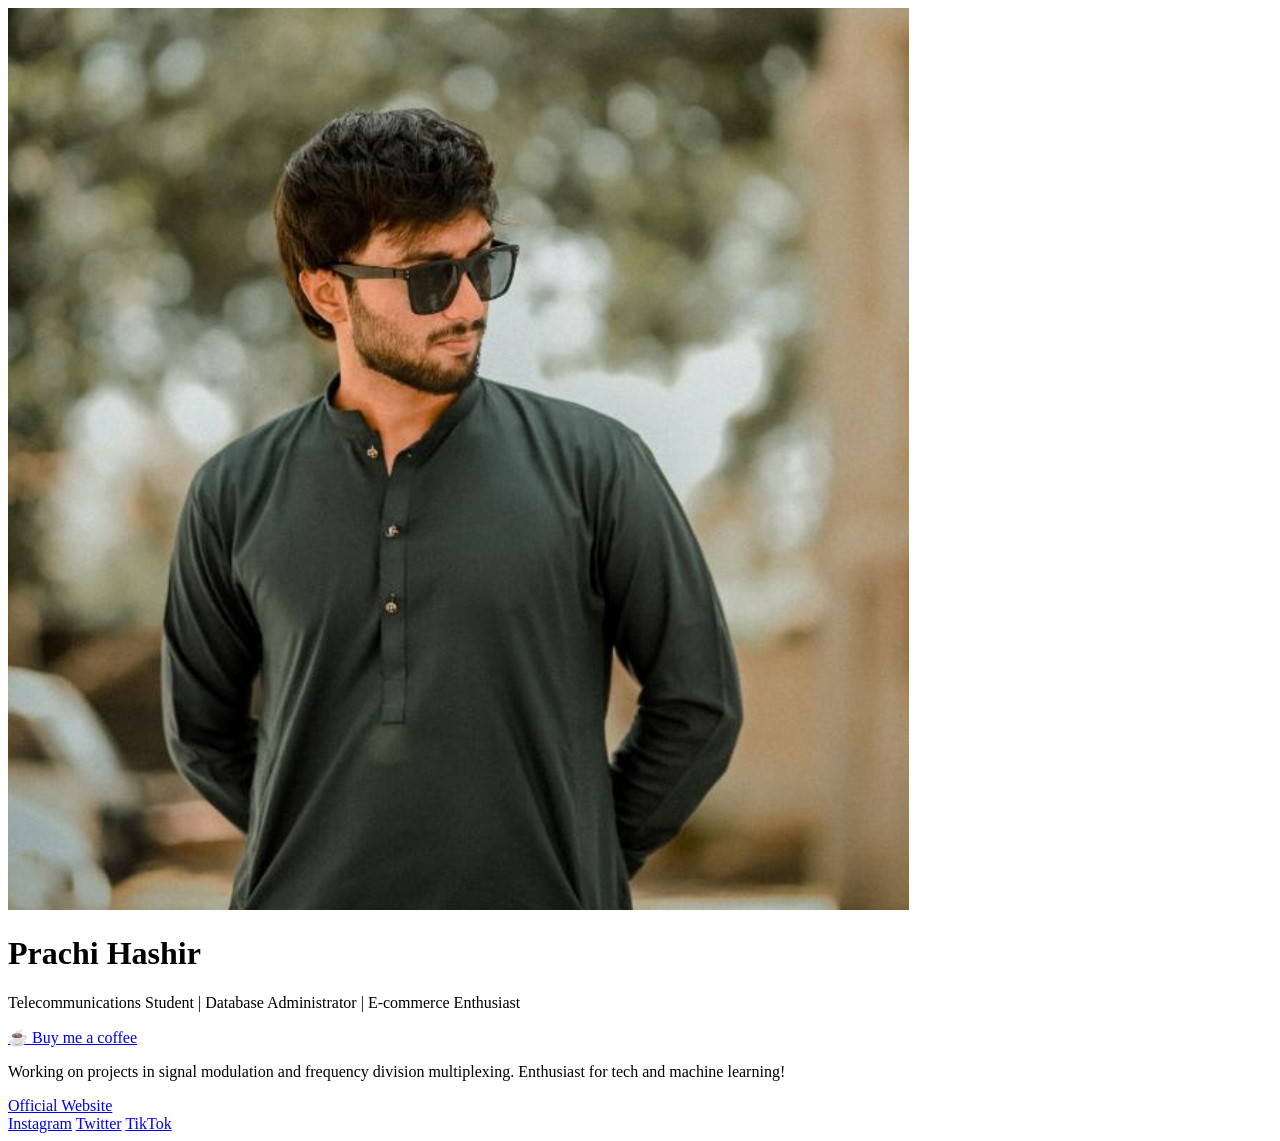
==== index.html @ 1f10dad6 "Add files via upload" ====
<!DOCTYPE html>
<html lang="en">
<head>
    <meta charset="UTF-8">
    <meta name="viewport" content="width=device-width, initial-scale=1.0">
    <title>Prachi's Profile</title>
    <link rel="stylesheet" href="styles.css">
</head>
<body>
    <div class="profile-card">
        <div class="profile-header">
            <img src="profile.jpg" alt="Prachi's Photo" class="profile-img">
            <h1>Prachi Hashir</h1>
            <p>Telecommunications Student | Database Administrator | E-commerce Enthusiast</p>
            <a href="#" class="coffee-button">☕ Buy me a coffee</a>
        </div>

        <div class="about">
            <p>Working on projects in signal modulation and frequency division multiplexing. Enthusiast for tech and machine learning!</p>
            <a href="http://yourwebsite.com" class="website-button">Official Website</a>
        </div>

        <div class="social-links">
            <a href="https://www.instagram.com/yourprofile" class="social-btn">Instagram</a>
            <a href="https://twitter.com/yourprofile" class="social-btn">Twitter</a>
            <a href="https://www.tiktok.com/@yourprofile" class="social-btn">TikTok</a>
        </div>
    </div>
</body>
</html>
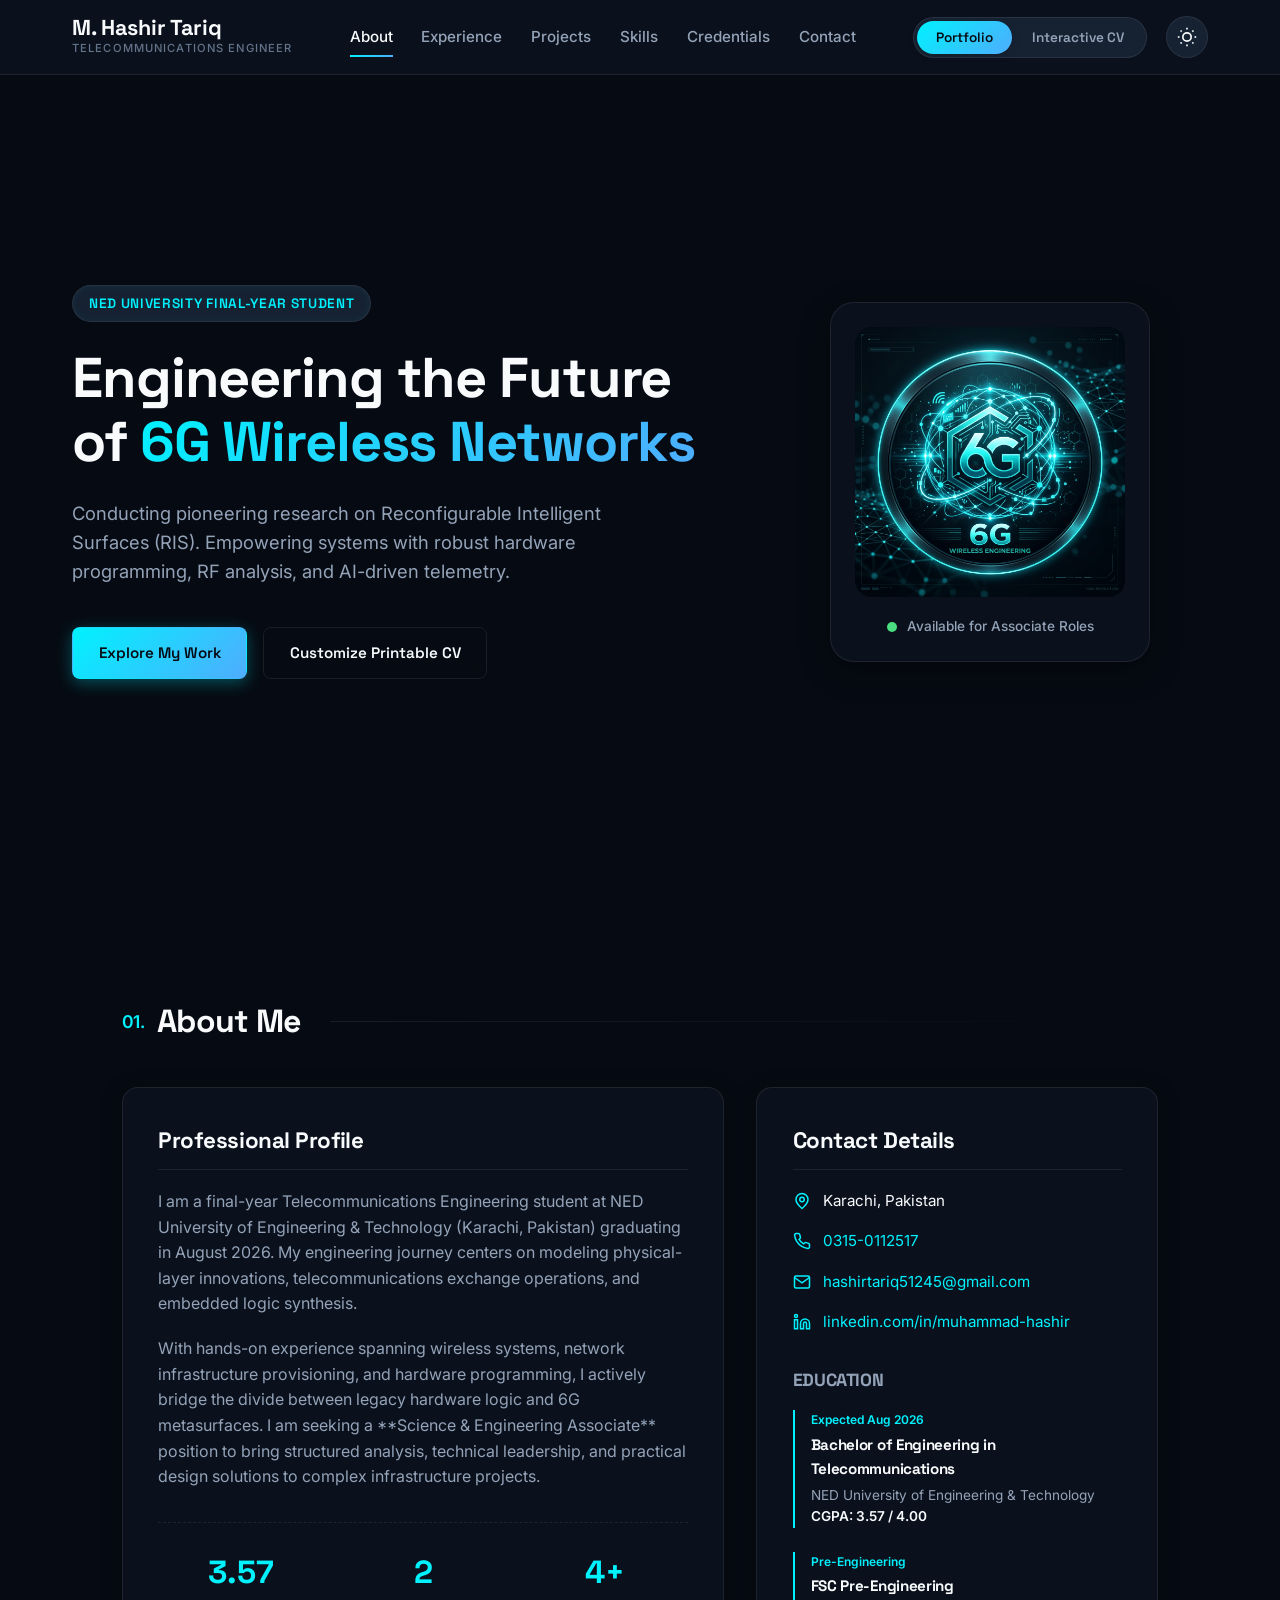
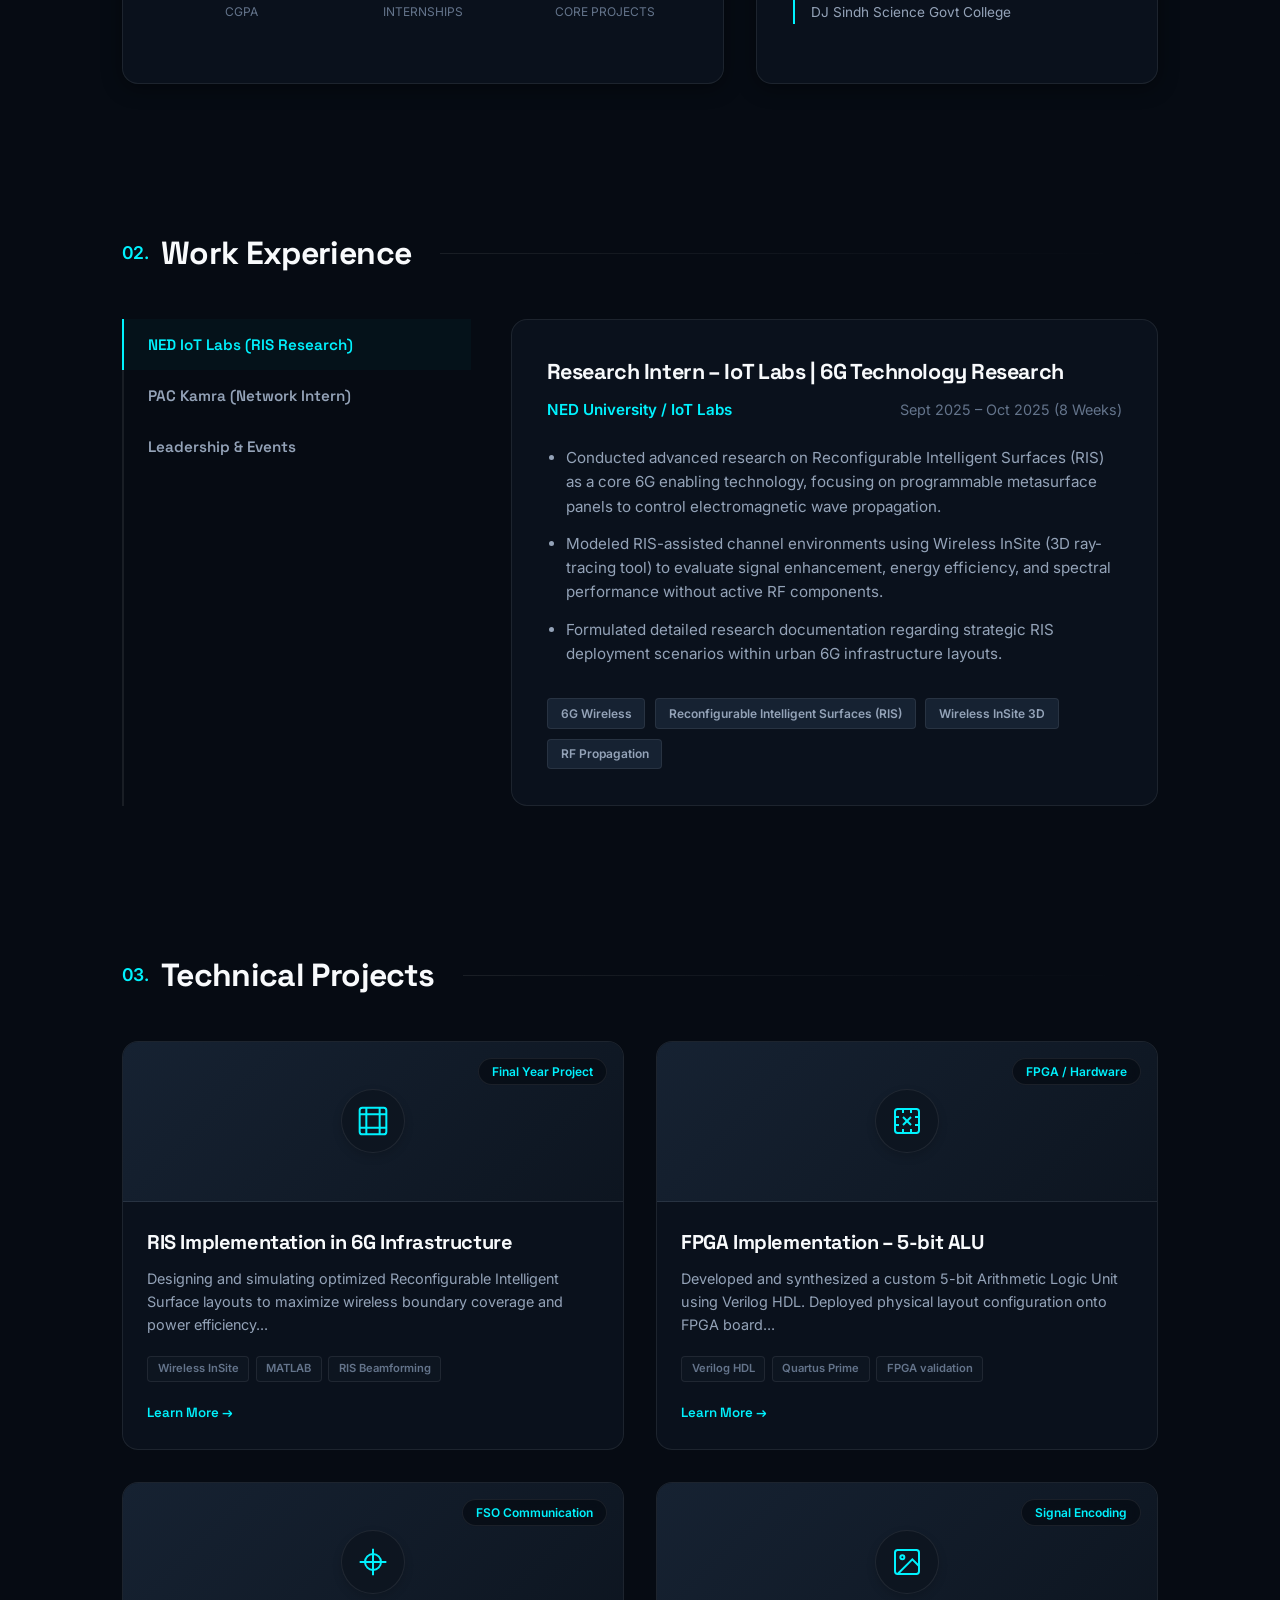
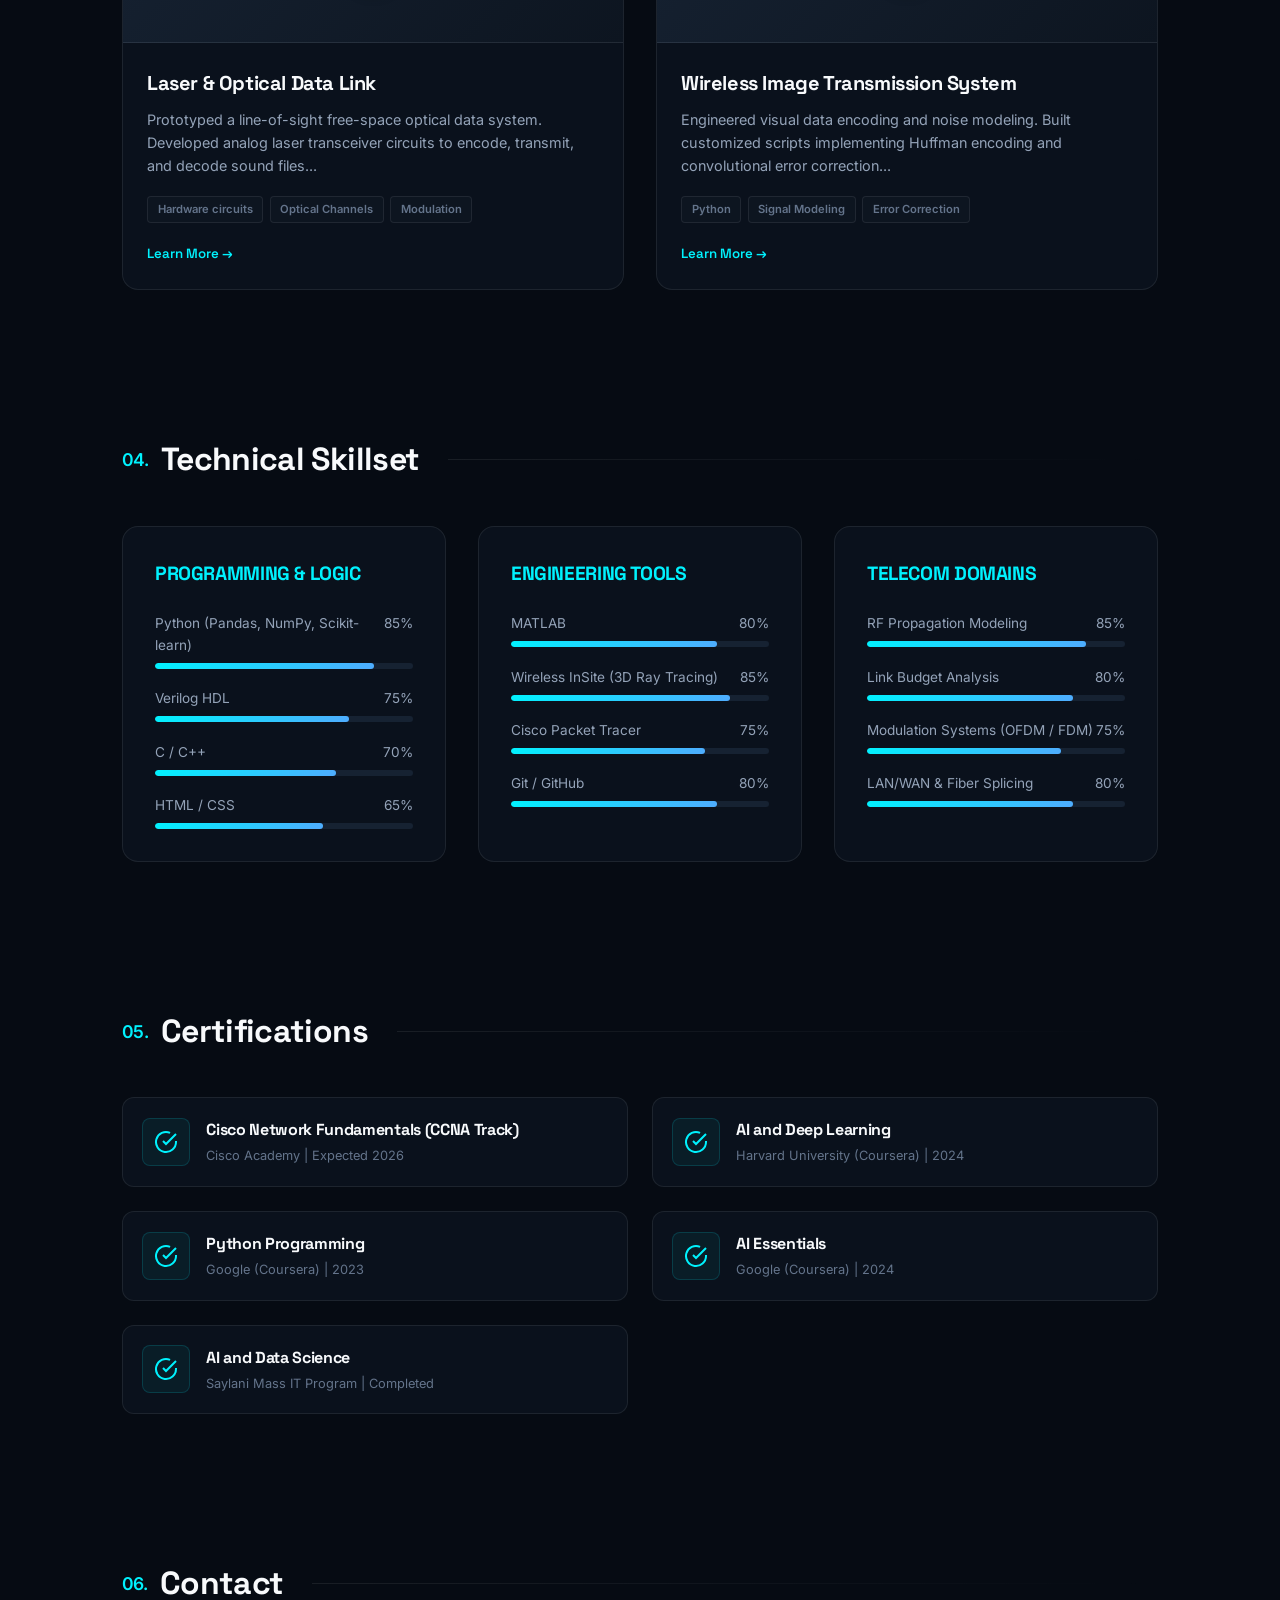
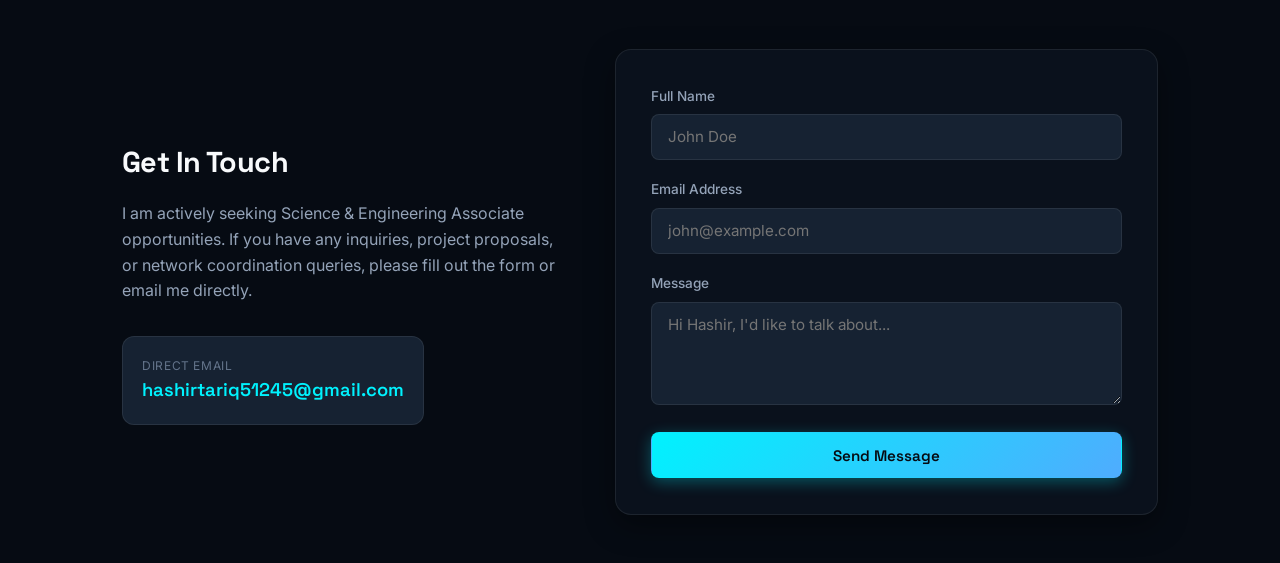
==== commit 152ab081: "Add files via upload" ====
--- a/index.html
+++ b/index.html
@@ -1,30 +1,819 @@
-<!DOCTYPE html>
-<html lang="en">
-<head>
-    <meta charset="UTF-8">
-    <meta name="viewport" content="width=device-width, initial-scale=1.0">
-    <title>Prachi's Profile</title>
-    <link rel="stylesheet" href="styles.css">
-</head>
-<body>
-    <div class="profile-card">
-        <div class="profile-header">
-            <img src="profile.jpg" alt="Prachi's Photo" class="profile-img">
-            <h1>Prachi Hashir</h1>
-            <p>Telecommunications Student | Database Administrator | E-commerce Enthusiast</p>
-            <a href="#" class="coffee-button">☕ Buy me a coffee</a>
-        </div>
-
-        <div class="about">
-            <p>Working on projects in signal modulation and frequency division multiplexing. Enthusiast for tech and machine learning!</p>
-            <a href="http://yourwebsite.com" class="website-button">Official Website</a>
-        </div>
-
-        <div class="social-links">
-            <a href="https://www.instagram.com/yourprofile" class="social-btn">Instagram</a>
-            <a href="https://twitter.com/yourprofile" class="social-btn">Twitter</a>
-            <a href="https://www.tiktok.com/@yourprofile" class="social-btn">TikTok</a>
-        </div>
-    </div>
-</body>
-</html>
+<!DOCTYPE html>
+<html lang="en" data-theme="dark">
+<head>
+  <meta charset="UTF-8">
+  <meta name="viewport" content="width=device-width, initial-scale=1.0">
+  <title>Muhammad Hashir Tariq | Portfolio & Interactive CV Builder</title>
+  <meta name="description" content="Portfolio and interactive resume of Muhammad Hashir Tariq, Telecommunications Engineer and 6G RIS researcher at NED University.">
+  
+  <!-- Google Fonts -->
+  <link rel="preconnect" href="https://fonts.googleapis.com">
+  <link rel="preconnect" href="https://fonts.gstatic.com" crossorigin>
+  <link href="https://fonts.googleapis.com/css2?family=Inter:wght@300;400;500;600;700&family=Space+Grotesk:wght@400;500;600;700&display=swap" rel="stylesheet">
+  
+  <!-- CSS Stylesheet -->
+  <link rel="stylesheet" href="style.css">
+</head>
+<body>
+
+  <!-- Background Particle Canvas -->
+  <canvas id="particle-canvas"></canvas>
+
+  <!-- Navigation Bar -->
+  <header class="navbar" id="app-header">
+    <div class="nav-container">
+      <a href="#" class="logo-group">
+        <span class="logo-text">M. Hashir Tariq</span>
+        <span class="logo-sub">Telecommunications Engineer</span>
+      </a>
+      
+      <nav class="nav-links" id="main-nav">
+        <a href="#about" class="nav-item active" data-section="about">About</a>
+        <a href="#experience" class="nav-item" data-section="experience">Experience</a>
+        <a href="#projects" class="nav-item" data-section="projects">Projects</a>
+        <a href="#skills" class="nav-item" data-section="skills">Skills</a>
+        <a href="#certifications" class="nav-item" data-section="certifications">Credentials</a>
+        <a href="#contact" class="nav-item" data-section="contact">Contact</a>
+      </nav>
+
+      <div class="nav-actions">
+        <!-- Mode Switcher Toggle (Portfolio vs CV Mode) -->
+        <div class="mode-toggle-container">
+          <button id="view-portfolio-btn" class="toggle-btn active" title="Switch to Interactive Portfolio">Portfolio</button>
+          <button id="view-cv-btn" class="toggle-btn" title="Switch to Printable CV Customizer">Interactive CV</button>
+        </div>
+
+        <!-- Theme Toggle -->
+        <button id="theme-toggle-btn" class="icon-btn" aria-label="Toggle light and dark mode">
+          <svg class="theme-icon-sun" xmlns="http://www.w3.org/2000/svg" viewBox="0 0 24 24" fill="none" stroke="currentColor" stroke-width="2"><circle cx="12" cy="12" r="5"></circle><line x1="12" y1="1" x2="12" y2="3"></line><line x1="12" y1="21" x2="12" y2="23"></line><line x1="4.22" y1="4.22" x2="5.64" y2="5.64"></line><line x1="18.36" y1="18.36" x2="19.78" y2="19.78"></line><line x1="1" y1="12" x2="3" y2="12"></line><line x1="21" y1="12" x2="23" y2="12"></line><line x1="4.22" y1="19.78" x2="5.64" y2="18.36"></line><line x1="18.36" y1="5.64" x2="19.78" y2="4.22"></line></svg>
+          <svg class="theme-icon-moon" xmlns="http://www.w3.org/2000/svg" viewBox="0 0 24 24" fill="none" stroke="currentColor" stroke-width="2"><path d="M21 12.79A9 9 0 1 1 11.21 3 7 7 0 0 0 21 12.79z"></path></svg>
+        </button>
+      </div>
+    </div>
+  </header>
+
+  <!-- ================= PORTFOLIO MODE ================= -->
+  <main id="portfolio-container" class="view-mode-active">
+    
+    <!-- Hero Section -->
+    <section id="hero" class="hero-section">
+      <div class="hero-content">
+        <div class="hero-badge">NED University Final-Year Student</div>
+        <h1 class="hero-title">Engineering the Future of <span class="gradient-text">6G Wireless Networks</span></h1>
+        <p class="hero-subtitle">
+          Conducting pioneering research on Reconfigurable Intelligent Surfaces (RIS). Empowering systems with robust hardware programming, RF analysis, and AI-driven telemetry.
+        </p>
+        <div class="hero-cta-group">
+          <a href="#about" class="btn btn-primary">Explore My Work</a>
+          <button id="hero-to-cv-btn" class="btn btn-secondary">Customize Printable CV</button>
+        </div>
+      </div>
+      
+      <div class="hero-visual">
+        <div class="avatar-card">
+          <div class="avatar-container">
+            <img src="avatar.png" alt="Muhammad Hashir Tariq profile avatar" class="avatar-img">
+          </div>
+          <div class="avatar-status">
+            <span class="status-dot"></span>
+            <span class="status-text">Available for Associate Roles</span>
+          </div>
+        </div>
+      </div>
+    </section>
+
+    <!-- About & Professional Summary Section -->
+    <section id="about" class="section-container scroll-offset">
+      <h2 class="section-title"><span class="section-number">01.</span> About Me</h2>
+      <div class="about-grid">
+        <div class="about-card summary-card">
+          <h3>Professional Profile</h3>
+          <p>
+            I am a final-year Telecommunications Engineering student at NED University of Engineering & Technology (Karachi, Pakistan) graduating in August 2026. My engineering journey centers on modeling physical-layer innovations, telecommunications exchange operations, and embedded logic synthesis.
+          </p>
+          <p>
+            With hands-on experience spanning wireless systems, network infrastructure provisioning, and hardware programming, I actively bridge the divide between legacy hardware logic and 6G metasurfaces. I am seeking a **Science & Engineering Associate** position to bring structured analysis, technical leadership, and practical design solutions to complex infrastructure projects.
+          </p>
+          
+          <div class="quick-stats-grid">
+            <div class="stat-item">
+              <span class="stat-num">3.57</span>
+              <span class="stat-lbl">CGPA</span>
+            </div>
+            <div class="stat-item">
+              <span class="stat-num">2</span>
+              <span class="stat-lbl">Internships</span>
+            </div>
+            <div class="stat-item">
+              <span class="stat-num">4+</span>
+              <span class="stat-lbl">Core Projects</span>
+            </div>
+          </div>
+        </div>
+
+        <div class="about-card contact-snippet-card">
+          <h3>Contact Details</h3>
+          <ul class="contact-details-list">
+            <li>
+              <svg xmlns="http://www.w3.org/2000/svg" viewBox="0 0 24 24" fill="none" stroke="currentColor" stroke-width="2"><path d="M12 2a8 8 0 0 0-8 8c0 5.25 8 12 8 12s8-6.75 8-12a8 8 0 0 0-8-8z"></path><circle cx="12" cy="10" r="3"></circle></svg>
+              <span>Karachi, Pakistan</span>
+            </li>
+            <li>
+              <svg xmlns="http://www.w3.org/2000/svg" viewBox="0 0 24 24" fill="none" stroke="currentColor" stroke-width="2"><path d="M22 16.92v3a2 2 0 0 1-2.18 2 19.79 19.79 0 0 1-8.63-3.07 19.5 19.5 0 0 1-6-6 19.79 19.79 0 0 1-3.07-8.67A2 2 0 0 1 4.11 2h3a2 2 0 0 1 2 1.72 12.84 12.84 0 0 0 .7 2.81 2 2 0 0 1-.45 2.11L8.09 9.91a16 16 0 0 0 6 6l1.27-1.27a2 2 0 0 1 2.11-.45 12.84 12.84 0 0 0 2.81.7A2 2 0 0 1 22 16.92z"></path></svg>
+              <a href="tel:03150112517">0315-0112517</a>
+            </li>
+            <li>
+              <svg xmlns="http://www.w3.org/2000/svg" viewBox="0 0 24 24" fill="none" stroke="currentColor" stroke-width="2"><path d="M4 4h16c1.1 0 2 .9 2 2v12c0 1.1-.9 2-2 2H4c-1.1 0-2-.9-2-2V6c0-1.1.9-2 2-2z"></path><polyline points="22,6 12,13 2,6"></polyline></svg>
+              <a href="mailto:hashirtariq51245@gmail.com">hashirtariq51245@gmail.com</a>
+            </li>
+            <li>
+              <svg xmlns="http://www.w3.org/2000/svg" viewBox="0 0 24 24" fill="none" stroke="currentColor" stroke-width="2"><path d="M16 8a6 6 0 0 1 6 6v7h-4v-7a2 2 0 0 0-2-2 2 2 0 0 0-2 2v7h-4v-7a6 6 0 0 1 6-6z"></path><rect x="2" y="9" width="4" height="12"></rect><circle cx="4" cy="4" r="2"></circle></svg>
+              <a href="https://www.linkedin.com/in/muhammad-hashir-4a16b039b" target="_blank">linkedin.com/in/muhammad-hashir</a>
+            </li>
+          </ul>
+          
+          <div class="education-block">
+            <h4>Education</h4>
+            <div class="edu-item">
+              <span class="edu-duration">Expected Aug 2026</span>
+              <h5>Bachelor of Engineering in Telecommunications</h5>
+              <p class="edu-meta">NED University of Engineering & Technology</p>
+              <p class="edu-gpa">CGPA: 3.57 / 4.00</p>
+            </div>
+            <div class="edu-item">
+              <span class="edu-duration">Pre-Engineering</span>
+              <h5>FSC Pre-Engineering</h5>
+              <p class="edu-meta">DJ Sindh Science Govt College</p>
+            </div>
+          </div>
+        </div>
+      </div>
+    </section>
+
+    <!-- Professional Experience Timeline -->
+    <section id="experience" class="section-container scroll-offset">
+      <h2 class="section-title"><span class="section-number">02.</span> Work Experience</h2>
+      
+      <div class="experience-tabs-container">
+        <!-- Tabs List -->
+        <div class="experience-tabs" role="tablist">
+          <button class="tab-button active" id="tab-iot" role="tab" aria-selected="true" aria-controls="panel-iot">
+            NED IoT Labs (RIS Research)
+          </button>
+          <button class="tab-button" id="tab-pac" role="tab" aria-selected="false" aria-controls="panel-pac">
+            PAC Kamra (Network Intern)
+          </button>
+          <button class="tab-button" id="tab-leadership" role="tab" aria-selected="false" aria-controls="panel-leadership">
+            Leadership & Events
+          </button>
+        </div>
+
+        <!-- Panels List -->
+        <div class="experience-panels">
+          
+          <!-- NED IoT Labs Panel -->
+          <div class="tab-panel active" id="panel-iot" role="tabpanel" aria-labelledby="tab-iot">
+            <div class="panel-header">
+              <h3>Research Intern – IoT Labs | 6G Technology Research</h3>
+              <div class="panel-meta">
+                <span class="company">NED University / IoT Labs</span>
+                <span class="duration">Sept 2025 – Oct 2025 (8 Weeks)</span>
+              </div>
+            </div>
+            <ul class="panel-bullets">
+              <li>Conducted advanced research on Reconfigurable Intelligent Surfaces (RIS) as a core 6G enabling technology, focusing on programmable metasurface panels to control electromagnetic wave propagation.</li>
+              <li>Modeled RIS-assisted channel environments using Wireless InSite (3D ray-tracing tool) to evaluate signal enhancement, energy efficiency, and spectral performance without active RF components.</li>
+              <li>Formulated detailed research documentation regarding strategic RIS deployment scenarios within urban 6G infrastructure layouts.</li>
+            </ul>
+            <div class="panel-tech-tags">
+              <span>6G Wireless</span>
+              <span>Reconfigurable Intelligent Surfaces (RIS)</span>
+              <span>Wireless InSite 3D</span>
+              <span>RF Propagation</span>
+            </div>
+          </div>
+
+          <!-- PAC Kamra Panel -->
+          <div class="tab-panel" id="panel-pac" role="tabpanel" aria-labelledby="tab-pac">
+            <div class="panel-header">
+              <h3>Engineering Intern</h3>
+              <div class="panel-meta">
+                <span class="company">Pakistan Aeronautical Complex (PAC)</span>
+                <span class="duration">July 2025 – Aug 2025 (6 Weeks)</span>
+              </div>
+            </div>
+            <ul class="panel-bullets">
+              <li>Analyzed large-scale telephony network architectures and exchange operations to optimize data and voice transmission routing.</li>
+              <li>Assisted in the configuration, testing, and deployment of analog, digital, VoIP, and IP-based telephone communication systems.</li>
+              <li>Executed hands-on E1 cable handling, fiber optic splicing, and configured media converters to uplink high-speed internet services via LAN.</li>
+              <li>Managed and provisioned Cisco and Juniper switches to maintain network security and stable connectivity across multiple remote zones.</li>
+            </ul>
+            <div class="panel-tech-tags">
+              <span>VoIP & IP Systems</span>
+              <span>Fiber Optic Splicing</span>
+              <span>Cisco Switches</span>
+              <span>Juniper Routing</span>
+              <span>E1 Cables</span>
+            </div>
+          </div>
+
+          <!-- Leadership Panel -->
+          <div class="tab-panel" id="panel-leadership" role="tabpanel" aria-labelledby="tab-leadership">
+            <div class="panel-header">
+              <h3>Leadership & Extra-Curricular Roles</h3>
+              <div class="panel-meta">
+                <span class="company">NED University Societies</span>
+                <span class="duration">2025 – 2026</span>
+              </div>
+            </div>
+            
+            <div class="sub-panel">
+              <h5>Vice President – TE LINKS Society [2025 – 2026]</h5>
+              <p>Directed a multidisciplinary student committee to bridge the gap between academia and the telecom industry. Coordinated and hosted technical workshops, seminars, and networking events for students.</p>
+            </div>
+            
+            <div class="sub-panel">
+              <h5>Event Manager – EVOLVE Gaming Event | NED Evolve '26 Festival [April 2026]</h5>
+              <p>Spearheaded planning, logistics, and network operations of the campus esports tournament. Managed low-latency LAN configurations, media overlays, and streams for hundreds of active participants.</p>
+            </div>
+            
+            <div class="panel-tech-tags">
+              <span>Project Coordination</span>
+              <span>Event Operations</span>
+              <span>Network Infrastructure</span>
+              <span>Industry Outreach</span>
+            </div>
+          </div>
+
+        </div>
+      </div>
+    </section>
+
+    <!-- Technical Projects Showcase -->
+    <section id="projects" class="section-container scroll-offset">
+      <h2 class="section-title"><span class="section-number">03.</span> Technical Projects</h2>
+      
+      <div class="projects-grid">
+        
+        <!-- Project 1: RIS 6G -->
+        <div class="project-card" data-project-id="p-ris">
+          <div class="project-img-placeholder">
+            <div class="project-icon-wrapper">
+              <svg xmlns="http://www.w3.org/2000/svg" viewBox="0 0 24 24" fill="none" stroke="currentColor" stroke-width="1.5"><rect x="2" y="2" width="20" height="20" rx="2" ry="2"></rect><path d="M7 2v20M17 2v20M2 7h20M2 17h20"></path></svg>
+            </div>
+            <span class="proj-badge">Final Year Project</span>
+          </div>
+          <div class="project-content">
+            <h3>RIS Implementation in 6G Infrastructure</h3>
+            <p>Designing and simulating optimized Reconfigurable Intelligent Surface layouts to maximize wireless boundary coverage and power efficiency...</p>
+            <div class="project-tags">
+              <span>Wireless InSite</span>
+              <span>MATLAB</span>
+              <span>RIS Beamforming</span>
+            </div>
+            <button class="btn-text open-project-modal">Learn More &rarr;</button>
+          </div>
+        </div>
+
+        <!-- Project 2: 5-bit ALU -->
+        <div class="project-card" data-project-id="p-alu">
+          <div class="project-img-placeholder">
+            <div class="project-icon-wrapper">
+              <svg xmlns="http://www.w3.org/2000/svg" viewBox="0 0 24 24" fill="none" stroke="currentColor" stroke-width="1.5"><rect x="3" y="3" width="18" height="18" rx="2" ry="2"></rect><line x1="9" y1="9" x2="15" y2="15"></line><line x1="15" y1="9" x2="9" y2="15"></line><path d="M9 3v3M15 3v3M9 18v3M15 18v3M3 9h3M3 15h3M18 9h3M18 15h3"></path></svg>
+            </div>
+            <span class="proj-badge">FPGA / Hardware</span>
+          </div>
+          <div class="project-content">
+            <h3>FPGA Implementation – 5-bit ALU</h3>
+            <p>Developed and synthesized a custom 5-bit Arithmetic Logic Unit using Verilog HDL. Deployed physical layout configuration onto FPGA board...</p>
+            <div class="project-tags">
+              <span>Verilog HDL</span>
+              <span>Quartus Prime</span>
+              <span>FPGA validation</span>
+            </div>
+            <button class="btn-text open-project-modal">Learn More &rarr;</button>
+          </div>
+        </div>
+
+        <!-- Project 3: FSO Laser Transceiver -->
+        <div class="project-card" data-project-id="p-fso">
+          <div class="project-img-placeholder">
+            <div class="project-icon-wrapper">
+              <svg xmlns="http://www.w3.org/2000/svg" viewBox="0 0 24 24" fill="none" stroke="currentColor" stroke-width="1.5"><line x1="2" y1="12" x2="22" y2="12"></line><line x1="12" y1="2" x2="12" y2="22"></line><circle cx="12" cy="12" r="6"></circle></svg>
+            </div>
+            <span class="proj-badge">FSO Communication</span>
+          </div>
+          <div class="project-content">
+            <h3>Laser & Optical Data Link</h3>
+            <p>Prototyped a line-of-sight free-space optical data system. Developed analog laser transceiver circuits to encode, transmit, and decode sound files...</p>
+            <div class="project-tags">
+              <span>Hardware circuits</span>
+              <span>Optical Channels</span>
+              <span>Modulation</span>
+            </div>
+            <button class="btn-text open-project-modal">Learn More &rarr;</button>
+          </div>
+        </div>
+
+        <!-- Project 4: Wireless Image Transmission -->
+        <div class="project-card" data-project-id="p-img">
+          <div class="project-img-placeholder">
+            <div class="project-icon-wrapper">
+              <svg xmlns="http://www.w3.org/2000/svg" viewBox="0 0 24 24" fill="none" stroke="currentColor" stroke-width="1.5"><rect x="3" y="3" width="18" height="18" rx="2" ry="2"></rect><circle cx="8.5" cy="8.5" r="1.5"></circle><polyline points="21 15 16 10 5 21"></polyline></svg>
+            </div>
+            <span class="proj-badge">Signal Encoding</span>
+          </div>
+          <div class="project-content">
+            <h3>Wireless Image Transmission System</h3>
+            <p>Engineered visual data encoding and noise modeling. Built customized scripts implementing Huffman encoding and convolutional error correction...</p>
+            <div class="project-tags">
+              <span>Python</span>
+              <span>Signal Modeling</span>
+              <span>Error Correction</span>
+            </div>
+            <button class="btn-text open-project-modal">Learn More &rarr;</button>
+          </div>
+        </div>
+
+      </div>
+    </section>
+
+    <!-- Technical Skills Section -->
+    <section id="skills" class="section-container scroll-offset">
+      <h2 class="section-title"><span class="section-number">04.</span> Technical Skillset</h2>
+      
+      <div class="skills-grid">
+        <!-- Programming & Logic -->
+        <div class="skill-category-card">
+          <h3>Programming & Logic</h3>
+          <div class="skill-items-list">
+            <div class="skill-progress-bar">
+              <div class="skill-info">
+                <span>Python (Pandas, NumPy, Scikit-learn)</span>
+                <span>85%</span>
+              </div>
+              <div class="progress-track"><div class="progress-fill" style="width: 85%"></div></div>
+            </div>
+            <div class="skill-progress-bar">
+              <div class="skill-info">
+                <span>Verilog HDL</span>
+                <span>75%</span>
+              </div>
+              <div class="progress-track"><div class="progress-fill" style="width: 75%"></div></div>
+            </div>
+            <div class="skill-progress-bar">
+              <div class="skill-info">
+                <span>C / C++</span>
+                <span>70%</span>
+              </div>
+              <div class="progress-track"><div class="progress-fill" style="width: 70%"></div></div>
+            </div>
+            <div class="skill-progress-bar">
+              <div class="skill-info">
+                <span>HTML / CSS</span>
+                <span>65%</span>
+              </div>
+              <div class="progress-track"><div class="progress-fill" style="width: 65%"></div></div>
+            </div>
+          </div>
+        </div>
+
+        <!-- Engineering & Network Tools -->
+        <div class="skill-category-card">
+          <h3>Engineering Tools</h3>
+          <div class="skill-items-list">
+            <div class="skill-progress-bar">
+              <div class="skill-info">
+                <span>MATLAB</span>
+                <span>80%</span>
+              </div>
+              <div class="progress-track"><div class="progress-fill" style="width: 80%"></div></div>
+            </div>
+            <div class="skill-progress-bar">
+              <div class="skill-info">
+                <span>Wireless InSite (3D Ray Tracing)</span>
+                <span>85%</span>
+              </div>
+              <div class="progress-track"><div class="progress-fill" style="width: 85%"></div></div>
+            </div>
+            <div class="skill-progress-bar">
+              <div class="skill-info">
+                <span>Cisco Packet Tracer</span>
+                <span>75%</span>
+              </div>
+              <div class="progress-track"><div class="progress-fill" style="width: 75%"></div></div>
+            </div>
+            <div class="skill-progress-bar">
+              <div class="skill-info">
+                <span>Git / GitHub</span>
+                <span>80%</span>
+              </div>
+              <div class="progress-track"><div class="progress-fill" style="width: 80%"></div></div>
+            </div>
+          </div>
+        </div>
+
+        <!-- Telecommunications Domains -->
+        <div class="skill-category-card">
+          <h3>Telecom domains</h3>
+          <div class="skill-items-list">
+            <div class="skill-progress-bar">
+              <div class="skill-info">
+                <span>RF Propagation Modeling</span>
+                <span>85%</span>
+              </div>
+              <div class="progress-track"><div class="progress-fill" style="width: 85%"></div></div>
+            </div>
+            <div class="skill-progress-bar">
+              <div class="skill-info">
+                <span>Link Budget Analysis</span>
+                <span>80%</span>
+              </div>
+              <div class="progress-track"><div class="progress-fill" style="width: 80%"></div></div>
+            </div>
+            <div class="skill-progress-bar">
+              <div class="skill-info">
+                <span>Modulation Systems (OFDM / FDM)</span>
+                <span>75%</span>
+              </div>
+              <div class="progress-track"><div class="progress-fill" style="width: 75%"></div></div>
+            </div>
+            <div class="skill-progress-bar">
+              <div class="skill-info">
+                <span>LAN/WAN & Fiber Splicing</span>
+                <span>80%</span>
+              </div>
+              <div class="progress-track"><div class="progress-fill" style="width: 80%"></div></div>
+            </div>
+          </div>
+        </div>
+      </div>
+    </section>
+
+    <!-- Certifications & Courses Section -->
+    <section id="certifications" class="section-container scroll-offset">
+      <h2 class="section-title"><span class="section-number">05.</span> Certifications</h2>
+      <div class="certs-grid">
+        
+        <div class="cert-item-card">
+          <div class="cert-icon-box">
+            <svg xmlns="http://www.w3.org/2000/svg" viewBox="0 0 24 24" fill="none" stroke="currentColor" stroke-width="2"><path d="M22 11.08V12a10 10 0 1 1-5.93-9.14"></path><polyline points="22,4 12,14.01 9,11.01"></polyline></svg>
+          </div>
+          <div class="cert-details">
+            <h4>Cisco Network Fundamentals (CCNA Track)</h4>
+            <p class="issuer">Cisco Academy | Expected 2026</p>
+          </div>
+        </div>
+
+        <div class="cert-item-card">
+          <div class="cert-icon-box">
+            <svg xmlns="http://www.w3.org/2000/svg" viewBox="0 0 24 24" fill="none" stroke="currentColor" stroke-width="2"><path d="M22 11.08V12a10 10 0 1 1-5.93-9.14"></path><polyline points="22,4 12,14.01 9,11.01"></polyline></svg>
+          </div>
+          <div class="cert-details">
+            <h4>AI and Deep Learning</h4>
+            <p class="issuer">Harvard University (Coursera) | 2024</p>
+          </div>
+        </div>
+
+        <div class="cert-item-card">
+          <div class="cert-icon-box">
+            <svg xmlns="http://www.w3.org/2000/svg" viewBox="0 0 24 24" fill="none" stroke="currentColor" stroke-width="2"><path d="M22 11.08V12a10 10 0 1 1-5.93-9.14"></path><polyline points="22,4 12,14.01 9,11.01"></polyline></svg>
+          </div>
+          <div class="cert-details">
+            <h4>Python Programming</h4>
+            <p class="issuer">Google (Coursera) | 2023</p>
+          </div>
+        </div>
+
+        <div class="cert-item-card">
+          <div class="cert-icon-box">
+            <svg xmlns="http://www.w3.org/2000/svg" viewBox="0 0 24 24" fill="none" stroke="currentColor" stroke-width="2"><path d="M22 11.08V12a10 10 0 1 1-5.93-9.14"></path><polyline points="22,4 12,14.01 9,11.01"></polyline></svg>
+          </div>
+          <div class="cert-details">
+            <h4>AI Essentials</h4>
+            <p class="issuer">Google (Coursera) | 2024</p>
+          </div>
+        </div>
+
+        <div class="cert-item-card">
+          <div class="cert-icon-box">
+            <svg xmlns="http://www.w3.org/2000/svg" viewBox="0 0 24 24" fill="none" stroke="currentColor" stroke-width="2"><path d="M22 11.08V12a10 10 0 1 1-5.93-9.14"></path><polyline points="22,4 12,14.01 9,11.01"></polyline></svg>
+          </div>
+          <div class="cert-details">
+            <h4>AI and Data Science</h4>
+            <p class="issuer">Saylani Mass IT Program | Completed</p>
+          </div>
+        </div>
+
+      </div>
+    </section>
+
+    <!-- Contact Form Section -->
+    <section id="contact" class="section-container scroll-offset">
+      <h2 class="section-title"><span class="section-number">06.</span> Contact</h2>
+      <div class="contact-split-grid">
+        <div class="contact-prompt">
+          <h3>Get In Touch</h3>
+          <p>I am actively seeking Science & Engineering Associate opportunities. If you have any inquiries, project proposals, or network coordination queries, please fill out the form or email me directly.</p>
+          <div class="email-direct-box">
+            <span class="email-lbl">Direct Email</span>
+            <a href="mailto:hashirtariq51245@gmail.com" class="email-address-lnk">hashirtariq51245@gmail.com</a>
+          </div>
+        </div>
+
+        <div class="contact-card-form">
+          <form id="contact-form" action="#" method="POST">
+            <div class="form-group">
+              <label for="c-name">Full Name</label>
+              <input type="text" id="c-name" name="name" placeholder="John Doe" required>
+            </div>
+            <div class="form-group">
+              <label for="c-email">Email Address</label>
+              <input type="email" id="c-email" name="email" placeholder="john@example.com" required>
+            </div>
+            <div class="form-group">
+              <label for="c-msg">Message</label>
+              <textarea id="c-msg" name="message" rows="4" placeholder="Hi Hashir, I'd like to talk about..." required></textarea>
+            </div>
+            <button type="submit" class="btn btn-primary btn-block">Send Message</button>
+          </form>
+        </div>
+      </div>
+    </section>
+
+  </main>
+
+
+  <!-- ================= INTERACTIVE CV MODE ================= -->
+  <main id="cv-container" class="view-mode-hidden">
+    <!-- Sidebar Settings Control Panel -->
+    <aside class="cv-customizer-sidebar" id="customizer-panel">
+      <div class="sidebar-header">
+        <h3>CV Customizer</h3>
+        <p>Edit content, switch styles, and download.</p>
+      </div>
+
+      <div class="customizer-group">
+        <label class="customizer-label">Select Layout Style</label>
+        <div class="template-selector-grid">
+          <button id="tpl-corporate" class="tpl-btn active">Corporate Classic</button>
+          <button id="tpl-minimalist" class="tpl-btn">Modern Minimalist</button>
+          <button id="tpl-academic" class="tpl-btn">Academic Technical</button>
+        </div>
+      </div>
+
+      <div class="customizer-group">
+        <div class="edit-mode-toggle-bar">
+          <span class="toggle-txt">Enable Edit In-Place</span>
+          <label class="switch-toggle">
+            <input type="checkbox" id="cv-edit-toggle">
+            <span class="switch-slider"></span>
+          </label>
+        </div>
+        <p class="edit-hint-text">When enabled, click any text directly inside the CV preview to edit it in real-time before saving.</p>
+      </div>
+
+      <div class="customizer-group">
+        <label class="customizer-label">Toggle Visible Sections</label>
+        <div class="section-toggle-list">
+          <label class="checkbox-container">
+            <input type="checkbox" id="toggle-sec-summary" checked>
+            <span class="checkbox-label">Professional Summary</span>
+          </label>
+          <label class="checkbox-container">
+            <input type="checkbox" id="toggle-sec-education" checked>
+            <span class="checkbox-label">Education History</span>
+          </label>
+          <label class="checkbox-container">
+            <input type="checkbox" id="toggle-sec-experience" checked>
+            <span class="checkbox-label">Professional Experience</span>
+          </label>
+          <label class="checkbox-container">
+            <input type="checkbox" id="toggle-sec-projects" checked>
+            <span class="checkbox-label">Technical Projects</span>
+          </label>
+          <label class="checkbox-container">
+            <input type="checkbox" id="toggle-sec-skills" checked>
+            <span class="checkbox-label">Technical Skills</span>
+          </label>
+          <label class="checkbox-container">
+            <input type="checkbox" id="toggle-sec-certs" checked>
+            <span class="checkbox-label">Certifications & Courses</span>
+          </label>
+        </div>
+      </div>
+
+      <div class="sidebar-actions">
+        <button id="print-cv-btn" class="btn btn-primary btn-block">
+          <svg class="btn-svg-icon" xmlns="http://www.w3.org/2000/svg" viewBox="0 0 24 24" fill="none" stroke="currentColor" stroke-width="2"><polyline points="6 9 6 2 18 2 18 9"></polyline><path d="M6 18H4a2 2 0 0 1-2-2v-5a2 2 0 0 1 2-2h16a2 2 0 0 1 2 2v5a2 2 0 0 1-2 2h-2"></path><rect x="6" y="14" width="12" height="8"></rect></svg>
+          Print / Export to PDF
+        </button>
+        <button id="reset-cv-btn" class="btn btn-secondary btn-block">Reset to Default Data</button>
+      </div>
+    </aside>
+
+    <!-- Printable Resume Document Preview Box -->
+    <section class="cv-preview-viewport">
+      <!-- Printable Page Paper -->
+      <article class="cv-document-paper corporate-style" id="cv-paper">
+        
+        <!-- Header -->
+        <header class="cv-doc-header">
+          <h1 id="cv-field-name" class="cv-editable cv-name" data-field="name">MUHAMMAD HASHIR TARIQ</h1>
+          <div class="cv-contact-bar">
+            <span id="cv-field-location" class="cv-editable" data-field="location">Karachi, Pakistan</span>
+            <span class="bullet-divider">&bull;</span>
+            <span id="cv-field-phone" class="cv-editable" data-field="phone">0315-0112517</span>
+            <span class="bullet-divider">&bull;</span>
+            <span id="cv-field-email" class="cv-editable" data-field="email">hashirtariq51245@gmail.com</span>
+            <span class="bullet-divider">&bull;</span>
+            <span id="cv-field-linkedin" class="cv-editable" data-field="linkedin">www.linkedin.com/in/muhammad-hashir-4a16b039b</span>
+          </div>
+        </header>
+
+        <!-- Summary Section -->
+        <section class="cv-doc-section" id="cv-sec-summary">
+          <h2 class="cv-section-title">PROFESSIONAL SUMMARY</h2>
+          <div class="cv-section-content">
+            <p id="cv-field-summary" class="cv-editable" data-field="summary">
+              Final-year Telecommunications Engineering student at NED University of Engineering & Technology with hands-on experience in wireless networks, RF systems, hardware programming, and AI-driven applications. Skilled in Python, Verilog, MATLAB, and 3D ray-tracing simulation tools. Currently conducting research on Reconfigurable Intelligent Surfaces (RIS) for 6G infrastructure. Seeking a Science & Engineering Associate role to leverage strong technical, analytical, and leadership capabilities in a project-driven environment.
+            </p>
+          </div>
+        </section>
+
+        <!-- Education Section -->
+        <section class="cv-doc-section" id="cv-sec-education">
+          <h2 class="cv-section-title">EDUCATION</h2>
+          <div class="cv-section-content" id="cv-container-education">
+            
+            <div class="cv-entry">
+              <div class="cv-entry-header">
+                <h3 class="cv-entry-org cv-editable" data-field="edu-org-1">NED University of Engineering & Technology</h3>
+                <span class="cv-entry-date cv-editable" data-field="edu-date-1">Expected Graduation: August 2026</span>
+              </div>
+              <div class="cv-entry-subheader">
+                <span class="cv-entry-role cv-editable" data-field="edu-role-1">Bachelor of Engineering in Telecommunications</span>
+                <span class="cv-entry-meta cv-editable" data-field="edu-meta-1">CGPA: 3.57 / 4.00</span>
+              </div>
+              <p class="cv-entry-details cv-editable" data-field="edu-details-1">Relevant Coursework: Wireless Technologies & RF Planning, Digital Communications, Signals & Systems, Antenna Theory, Microwave Engineering, Computer Networks, Telecommunication Switching Systems.</p>
+            </div>
+
+            <div class="cv-entry">
+              <div class="cv-entry-header">
+                <h3 class="cv-entry-org cv-editable" data-field="edu-org-2">DJ Sindh Science Govt College</h3>
+                <span class="cv-entry-date cv-editable" data-field="edu-date-2">Graduated</span>
+              </div>
+              <div class="cv-entry-subheader">
+                <span class="cv-entry-role cv-editable" data-field="edu-role-2">FSC Pre-Engineering</span>
+                <span class="cv-entry-meta">Karachi, Pakistan</span>
+              </div>
+            </div>
+
+          </div>
+        </section>
+
+        <!-- Professional Experience Section -->
+        <section class="cv-doc-section" id="cv-sec-experience">
+          <h2 class="cv-section-title">PROFESSIONAL EXPERIENCE</h2>
+          <div class="cv-section-content" id="cv-container-experience">
+            
+            <div class="cv-entry">
+              <div class="cv-entry-header">
+                <h3 class="cv-entry-org cv-editable" data-field="exp-org-1">Research Intern – IoT Labs | 6G Technology Research</h3>
+                <span class="cv-entry-date cv-editable" data-field="exp-date-1">Sept 2025 – October 2025 (8 Weeks)</span>
+              </div>
+              <div class="cv-entry-subheader">
+                <span class="cv-entry-role cv-editable" data-field="exp-role-1">NED University / IoT Labs</span>
+                <span class="cv-entry-meta">Karachi, Pakistan</span>
+              </div>
+              <ul class="cv-entry-bullets cv-editable" data-field="exp-bullets-1">
+                <li>Conducted advanced research on Reconfigurable Intelligent Surfaces (RIS) as a core 6G enabling technology, focusing on programmable metasurface panels to control electromagnetic wave propagation.</li>
+                <li>Modeled RIS-assisted channel environments using Wireless InSite (3D ray-tracing tool) to evaluate signal enhancement, energy efficiency, and spectral performance without active RF components.</li>
+                <li>Formulated research documentation regarding strategic RIS deployment scenarios within urban 6G infrastructure layouts.</li>
+              </ul>
+            </div>
+
+            <div class="cv-entry">
+              <div class="cv-entry-header">
+                <h3 class="cv-entry-org cv-editable" data-field="exp-org-2">Engineering Intern</h3>
+                <span class="cv-entry-date cv-editable" data-field="exp-date-2">July 2025 – August 2025 (6 Weeks)</span>
+              </div>
+              <div class="cv-entry-subheader">
+                <span class="cv-entry-role cv-editable" data-field="exp-role-2">Pakistan Aeronautical Complex (PAC)</span>
+                <span class="cv-entry-meta">Kamra, Pakistan</span>
+              </div>
+              <ul class="cv-entry-bullets cv-editable" data-field="exp-bullets-2">
+                <li>Analyzed large-scale telephony network architectures and telecommunication exchange operations to optimize data/voice transmission routing.</li>
+                <li>Assisted in the configuration, testing, and deployment of analog, digital, VoIP, and IP-based telephone communication systems.</li>
+                <li>Executed hands-on E1 cable handling, fiber optic splicing, and configured media converters to uplink high-speed internet services via LAN.</li>
+                <li>Managed and provisioned Cisco and Juniper switches to maintain network security and stable connectivity across multiple remote zones.</li>
+              </ul>
+            </div>
+
+          </div>
+        </section>
+
+        <!-- Technical Projects Section -->
+        <section class="cv-doc-section" id="cv-sec-projects">
+          <h2 class="cv-section-title">TECHNICAL PROJECTS</h2>
+          <div class="cv-section-content" id="cv-container-projects">
+            
+            <div class="cv-project-item">
+              <h4 class="cv-project-title">
+                <span class="cv-editable" data-field="proj-name-1">Final Year Project: RIS Implementation in 6G Infrastructure</span>
+              </h4>
+              <ul class="cv-entry-bullets cv-editable" data-field="proj-details-1">
+                <li>Designing and simulating an optimized Reconfigurable Intelligent Surface (RIS) system to maximize wireless coverage boundaries in 6G network layouts.</li>
+                <li>Executing 3D ray-tracing propagation modeling via Wireless InSite software to measure beamforming capabilities and phase-shift optimizations.</li>
+              </ul>
+            </div>
+
+            <div class="cv-project-item">
+              <h4 class="cv-project-title">
+                <span class="cv-editable" data-field="proj-name-2">FPGA Implementation – 5-bit Arithmetic Logic Unit (ALU)</span>
+              </h4>
+              <ul class="cv-entry-bullets cv-editable" data-field="proj-details-2">
+                <li>Developed and synthesized a 5-bit ALU using Verilog HDL, deploying the final architectural design onto a physical FPGA board to validate logical design constraints.</li>
+              </ul>
+            </div>
+
+            <div class="cv-project-item">
+              <h4 class="cv-project-title">
+                <span class="cv-editable" data-field="proj-name-3">Laser & Optical Data Transmission System</span>
+              </h4>
+              <ul class="cv-entry-bullets cv-editable" data-field="proj-details-3">
+                <li>Prototyped a free-space optical communication system using laser hardware to wirelessly transmit and decode audio and data streams.</li>
+                <li>Built hardware modulation/demodulation circuits to successfully isolate and recover signal inputs across the optical channel.</li>
+              </ul>
+            </div>
+
+            <div class="cv-project-item">
+              <h4 class="cv-project-title">
+                <span class="cv-editable" data-field="proj-name-4">Wireless Picture & Image Transmission System</span>
+              </h4>
+              <ul class="cv-entry-bullets cv-editable" data-field="proj-details-4">
+                <li>Engineered a wireless visual data transmission system applying signal encoding, channel modeling, and error-handling techniques to optimize bandwidth efficiency.</li>
+              </ul>
+            </div>
+
+          </div>
+        </section>
+
+        <!-- Technical Skills Section -->
+        <section class="cv-doc-section" id="cv-sec-skills">
+          <h2 class="cv-section-title">TECHNICAL SKILLS</h2>
+          <div class="cv-section-content">
+            <div class="cv-skills-summary-box">
+              <p><strong>Programming:</strong> <span class="cv-editable" data-field="skill-programming">Python (Pandas, NumPy, Matplotlib, Scikit-learn), C/C++, Verilog HDL, HTML/CSS</span></p>
+              <p><strong>Engineering Tools:</strong> <span class="cv-editable" data-field="skill-tools">MATLAB, Wireless InSite (3D Ray Tracing), Git/GitHub, Packet Tracer</span></p>
+              <p><strong>Telecommunications:</strong> <span class="cv-editable" data-field="skill-telecom">RF Propagation Modeling, Link Budget Analysis, Modulation Techniques (FDM/OFDM), LAN/WAN Setup, Fiber Splicing</span></p>
+              <p><strong>Enterprise Software:</strong> <span class="cv-editable" data-field="skill-software">Microsoft Office (Excel, Word, PowerPoint)</span></p>
+            </div>
+          </div>
+        </section>
+
+        <!-- Certifications & Courses Section -->
+        <section class="cv-doc-section" id="cv-sec-certs">
+          <h2 class="cv-section-title">CERTIFICATIONS & COURSES</h2>
+          <div class="cv-section-content">
+            <ul class="cv-certs-list cv-editable" data-field="certs-list">
+              <li>Cisco Network Fundamentals (CCNA Track) – In Progress (Expected Completion: 2026)</li>
+              <li>AI and Deep Learning – Harvard University (Coursera), 2024</li>
+              <li>Python Programming – Google (Coursera), 2023</li>
+              <li>AI Essentials – Google, 2024</li>
+              <li>AI and Data Science – Saylani Mass IT Program (Completed)</li>
+            </ul>
+          </div>
+        </section>
+
+      </article>
+    </section>
+  </main>
+
+
+  <!-- Project Details Modal Popup -->
+  <div class="modal-overlay" id="project-modal" aria-hidden="true" role="dialog">
+    <div class="modal-card">
+      <button class="modal-close-btn" id="close-modal-btn" aria-label="Close modal">&times;</button>
+      <div class="modal-body" id="project-modal-body">
+        <!-- Content will be injected dynamically by app.js -->
+      </div>
+    </div>
+  </div>
+
+  <!-- Form Success Modal -->
+  <div class="modal-overlay" id="success-modal" aria-hidden="true" role="dialog">
+    <div class="modal-card success-card">
+      <div class="success-icon-wrapper">
+        <svg xmlns="http://www.w3.org/2000/svg" viewBox="0 0 24 24" fill="none" stroke="currentColor" stroke-width="2"><path d="M22 11.08V12a10 10 0 1 1-5.93-9.14"></path><polyline points="22,4 12,14.01 9,11.01"></polyline></svg>
+      </div>
+      <h3>Message Sent!</h3>
+      <p>Thank you for reaching out. Hashir will get back to you shortly.</p>
+      <button class="btn btn-primary" id="success-modal-close-btn">Close</button>
+    </div>
+  </div>
+
+  <!-- Javascript File -->
+  <script src="app.js"></script>
+</body>
+</html>
--- a/style.css
+++ b/style.css
@@ -0,0 +1,1803 @@
+/* ==========================================
+   Muhammad Hashir Tariq - CSS Styling
+   Premium Dark/Light Theme & CV Print Styles
+   ========================================== */
+
+/* --- Design Tokens & CSS Variables --- */
+:root {
+  --font-heading: 'Space Grotesk', -apple-system, BlinkMacSystemFont, "Segoe UI", Roboto, sans-serif;
+  --font-body: 'Inter', -apple-system, BlinkMacSystemFont, "Segoe UI", Roboto, sans-serif;
+  
+  /* Transition timings */
+  --transition-smooth: all 0.35s cubic-bezier(0.25, 0.8, 0.25, 1);
+  --transition-fast: all 0.15s ease-in-out;
+  
+  /* Document paper sizes */
+  --cv-width: 820px;
+  --cv-min-height: 1120px;
+}
+
+/* Dark Theme (Default) */
+[data-theme="dark"] {
+  --bg-primary: #060b13;
+  --bg-secondary: #0d1520;
+  --bg-tertiary: #162232;
+  --bg-glass: rgba(13, 21, 32, 0.75);
+  --bg-glass-hover: rgba(22, 34, 50, 0.85);
+  --border-color: rgba(255, 255, 255, 0.08);
+  --border-focus: rgba(0, 242, 254, 0.4);
+  
+  --text-primary: #f8fafc;
+  --text-secondary: #94a3b8;
+  --text-muted: #64748b;
+  
+  --accent-color: #00f2fe;
+  --accent-gradient: linear-gradient(135deg, #00f2fe 0%, #4facfe 100%);
+  --accent-glow: rgba(0, 242, 254, 0.3);
+  
+  --success-color: #4ade80;
+  --shadow-color: rgba(0, 0, 0, 0.4);
+  
+  /* CV Doc preview variable */
+  --cv-doc-bg: #ffffff;
+  --cv-doc-text-main: #1e293b;
+  --cv-doc-text-muted: #475569;
+  --cv-doc-accent: #0f172a;
+  --cv-doc-border: #e2e8f0;
+}
+
+/* Light Theme */
+[data-theme="light"] {
+  --bg-primary: #f3f7fa;
+  --bg-secondary: #ffffff;
+  --bg-tertiary: #e2e8f0;
+  --bg-glass: rgba(255, 255, 255, 0.85);
+  --bg-glass-hover: rgba(248, 250, 252, 0.95);
+  --border-color: rgba(0, 0, 0, 0.08);
+  --border-focus: rgba(14, 116, 144, 0.4);
+  
+  --text-primary: #0f172a;
+  --text-secondary: #475569;
+  --text-muted: #64748b;
+  
+  --accent-color: #0891b2;
+  --accent-gradient: linear-gradient(135deg, #0891b2 0%, #0284c7 100%);
+  --accent-glow: rgba(8, 145, 178, 0.25);
+  
+  --success-color: #16a34a;
+  --shadow-color: rgba(148, 163, 184, 0.15);
+  
+  /* CV Doc preview variable */
+  --cv-doc-bg: #ffffff;
+  --cv-doc-text-main: #1e293b;
+  --cv-doc-text-muted: #475569;
+  --cv-doc-accent: #0f172a;
+  --cv-doc-border: #e2e8f0;
+}
+
+/* --- Core Reset & Styling --- */
+* {
+  box-sizing: border-box;
+  margin: 0;
+  padding: 0;
+  scrollbar-width: thin;
+  scrollbar-color: var(--accent-color) var(--bg-secondary);
+}
+
+html {
+  scroll-behavior: smooth;
+  font-size: 16px;
+}
+
+body {
+  font-family: var(--font-body);
+  background-color: var(--bg-primary);
+  color: var(--text-primary);
+  line-height: 1.6;
+  overflow-x: hidden;
+  transition: background-color 0.4s ease, color 0.4s ease;
+}
+
+/* Webkit Scrollbar */
+::-webkit-scrollbar {
+  width: 8px;
+}
+::-webkit-scrollbar-track {
+  background: var(--bg-primary);
+}
+::-webkit-scrollbar-thumb {
+  background: var(--bg-tertiary);
+  border-radius: 4px;
+}
+::-webkit-scrollbar-thumb:hover {
+  background: var(--accent-color);
+}
+
+/* Canvas Particle System background */
+#particle-canvas {
+  position: fixed;
+  top: 0;
+  left: 0;
+  width: 100%;
+  height: 100%;
+  z-index: -1;
+  pointer-events: none;
+  opacity: 0.85;
+}
+
+/* --- Layout Modes (Switching views) --- */
+.view-mode-active {
+  display: block;
+  opacity: 1;
+  transform: translateY(0);
+  transition: opacity 0.4s ease, transform 0.4s ease;
+}
+
+.view-mode-hidden {
+  display: none !important;
+  opacity: 0;
+  transform: translateY(15px);
+}
+
+/* --- Typography & Base UI --- */
+h1, h2, h3, h4, h5 {
+  font-family: var(--font-heading);
+  font-weight: 700;
+  letter-spacing: -0.02em;
+  color: var(--text-primary);
+}
+
+p {
+  color: var(--text-secondary);
+}
+
+a {
+  color: var(--accent-color);
+  text-decoration: none;
+  transition: var(--transition-fast);
+}
+
+a:hover {
+  color: var(--text-primary);
+}
+
+.gradient-text {
+  background: var(--accent-gradient);
+  -webkit-background-clip: text;
+  -webkit-text-fill-color: transparent;
+}
+
+/* Buttons */
+.btn {
+  display: inline-flex;
+  align-items: center;
+  justify-content: center;
+  font-family: var(--font-heading);
+  font-weight: 600;
+  font-size: 0.95rem;
+  padding: 0.8rem 1.6rem;
+  border-radius: 8px;
+  cursor: pointer;
+  transition: var(--transition-smooth);
+  border: 1px solid transparent;
+  gap: 0.5rem;
+}
+
+.btn-primary {
+  background: var(--accent-gradient);
+  color: #060b13 !important; /* contrast */
+  box-shadow: 0 4px 15px var(--accent-glow);
+}
+
+.btn-primary:hover {
+  transform: translateY(-2px);
+  box-shadow: 0 6px 20px var(--accent-glow);
+  opacity: 0.95;
+}
+
+.btn-secondary {
+  background: transparent;
+  color: var(--text-primary);
+  border-color: var(--border-color);
+  backdrop-filter: blur(5px);
+}
+
+.btn-secondary:hover {
+  background: var(--bg-tertiary);
+  border-color: var(--accent-color);
+  transform: translateY(-2px);
+}
+
+.btn-block {
+  width: 100%;
+}
+
+.btn-text {
+  font-family: var(--font-heading);
+  font-weight: 600;
+  color: var(--accent-color);
+  background: none;
+  border: none;
+  cursor: pointer;
+  display: inline-flex;
+  align-items: center;
+  transition: var(--transition-fast);
+  padding: 0.2rem 0;
+}
+
+.btn-text:hover {
+  color: var(--text-primary);
+  transform: translateX(3px);
+}
+
+.icon-btn {
+  background: var(--bg-tertiary);
+  border: 1px solid var(--border-color);
+  color: var(--text-primary);
+  width: 42px;
+  height: 42px;
+  border-radius: 50%;
+  display: inline-flex;
+  align-items: center;
+  justify-content: center;
+  cursor: pointer;
+  transition: var(--transition-smooth);
+}
+
+.icon-btn:hover {
+  border-color: var(--accent-color);
+  box-shadow: 0 0 10px var(--accent-glow);
+  transform: scale(1.05);
+}
+
+/* Navbar */
+.navbar {
+  position: fixed;
+  top: 0;
+  left: 0;
+  width: 100%;
+  z-index: 100;
+  background: var(--bg-glass);
+  backdrop-filter: blur(12px);
+  -webkit-backdrop-filter: blur(12px);
+  border-bottom: 1px solid var(--border-color);
+  transition: var(--transition-smooth);
+}
+
+.nav-container {
+  max-width: 1200px;
+  margin: 0 auto;
+  padding: 1rem 2rem;
+  display: flex;
+  align-items: center;
+  justify-content: space-between;
+}
+
+.logo-group {
+  display: flex;
+  flex-direction: column;
+}
+
+.logo-text {
+  font-family: var(--font-heading);
+  font-weight: 700;
+  font-size: 1.35rem;
+  color: var(--text-primary);
+  line-height: 1.1;
+}
+
+.logo-sub {
+  font-size: 0.7rem;
+  font-weight: 500;
+  letter-spacing: 0.1em;
+  text-transform: uppercase;
+  color: var(--text-muted);
+}
+
+.nav-links {
+  display: flex;
+  gap: 1.8rem;
+}
+
+.nav-item {
+  color: var(--text-secondary);
+  font-size: 0.95rem;
+  font-weight: 500;
+  position: relative;
+  padding: 0.5rem 0;
+}
+
+.nav-item::after {
+  content: '';
+  position: absolute;
+  bottom: 0;
+  left: 0;
+  width: 0;
+  height: 2px;
+  background: var(--accent-gradient);
+  transition: var(--transition-smooth);
+}
+
+.nav-item:hover, .nav-item.active {
+  color: var(--text-primary);
+}
+
+.nav-item.active::after, .nav-item:hover::after {
+  width: 100%;
+}
+
+.nav-actions {
+  display: flex;
+  align-items: center;
+  gap: 1.2rem;
+}
+
+/* Mode toggle container */
+.mode-toggle-container {
+  display: flex;
+  background: var(--bg-tertiary);
+  border: 1px solid var(--border-color);
+  padding: 3px;
+  border-radius: 30px;
+}
+
+.toggle-btn {
+  background: none;
+  border: none;
+  font-family: var(--font-heading);
+  font-weight: 600;
+  font-size: 0.85rem;
+  padding: 0.5rem 1.2rem;
+  color: var(--text-secondary);
+  cursor: pointer;
+  border-radius: 20px;
+  transition: var(--transition-smooth);
+}
+
+.toggle-btn.active {
+  background: var(--accent-gradient);
+  color: #060b13;
+  box-shadow: 0 2px 8px rgba(0, 0, 0, 0.15);
+}
+
+/* Theme Icons Toggle */
+[data-theme="dark"] .theme-icon-sun { display: block; }
+[data-theme="dark"] .theme-icon-moon { display: none; }
+[data-theme="light"] .theme-icon-sun { display: none; }
+[data-theme="light"] .theme-icon-moon { display: block; }
+
+.theme-icon-sun, .theme-icon-moon {
+  width: 20px;
+  height: 20px;
+}
+
+/* --- ================= PORTFOLIO SECTIONS ================= --- */
+
+.section-container {
+  max-width: 1100px;
+  margin: 0 auto;
+  padding: 6rem 2rem 3rem;
+}
+
+.scroll-offset {
+  scroll-margin-top: 5rem;
+}
+
+.section-title {
+  font-size: 2rem;
+  margin-bottom: 2.5rem;
+  display: flex;
+  align-items: center;
+  gap: 0.8rem;
+}
+
+.section-number {
+  font-family: var(--font-body);
+  font-size: 1.1rem;
+  color: var(--accent-color);
+  font-weight: 600;
+}
+
+.section-title::after {
+  content: '';
+  height: 1px;
+  flex-grow: 1;
+  background: linear-gradient(90deg, var(--border-color) 0%, transparent 100%);
+  margin-left: 1rem;
+}
+
+/* Hero Section */
+.hero-section {
+  max-width: 1200px;
+  margin: 0 auto;
+  min-height: 100vh;
+  padding: 8rem 2rem 4rem;
+  display: grid;
+  grid-template-columns: 1.2fr 0.8fr;
+  align-items: center;
+  gap: 3rem;
+}
+
+.hero-content {
+  display: flex;
+  flex-direction: column;
+  align-items: flex-start;
+}
+
+.hero-badge {
+  font-family: var(--font-heading);
+  font-size: 0.85rem;
+  font-weight: 600;
+  text-transform: uppercase;
+  letter-spacing: 0.05em;
+  padding: 0.4rem 1rem;
+  background: var(--bg-tertiary);
+  border: 1px solid var(--border-color);
+  border-radius: 30px;
+  color: var(--accent-color);
+  margin-bottom: 1.5rem;
+  box-shadow: inset 0 0 10px rgba(0, 242, 254, 0.05);
+}
+
+.hero-title {
+  font-size: 3.5rem;
+  line-height: 1.15;
+  margin-bottom: 1.5rem;
+}
+
+.hero-subtitle {
+  font-size: 1.15rem;
+  color: var(--text-secondary);
+  margin-bottom: 2.5rem;
+  max-width: 600px;
+}
+
+.hero-cta-group {
+  display: flex;
+  gap: 1rem;
+  flex-wrap: wrap;
+}
+
+/* Hero Visual card */
+.hero-visual {
+  display: flex;
+  justify-content: center;
+  align-items: center;
+}
+
+.avatar-card {
+  background: var(--bg-glass);
+  border: 1px solid var(--border-color);
+  border-radius: 24px;
+  padding: 1.5rem;
+  box-shadow: 0 10px 30px var(--shadow-color);
+  max-width: 320px;
+  width: 100%;
+  transition: var(--transition-smooth);
+}
+
+.avatar-card:hover {
+  transform: translateY(-8px) scale(1.02);
+  border-color: var(--accent-color);
+  box-shadow: 0 15px 40px var(--accent-glow);
+}
+
+.avatar-container {
+  aspect-ratio: 1;
+  width: 100%;
+  border-radius: 16px;
+  overflow: hidden;
+  background: var(--bg-tertiary);
+  margin-bottom: 1.2rem;
+  position: relative;
+  box-shadow: inset 0 0 20px rgba(0, 0, 0, 0.4);
+}
+
+.avatar-img {
+  width: 100%;
+  height: 100%;
+  object-fit: cover;
+}
+
+.avatar-status {
+  display: flex;
+  align-items: center;
+  gap: 0.6rem;
+  justify-content: center;
+}
+
+.status-dot {
+  width: 10px;
+  height: 10px;
+  background-color: var(--success-color);
+  border-radius: 50%;
+  animation: pulse-dot 2s infinite;
+}
+
+.status-text {
+  font-size: 0.85rem;
+  font-weight: 500;
+  color: var(--text-secondary);
+}
+
+@keyframes pulse-dot {
+  0% { transform: scale(0.95); box-shadow: 0 0 0 0 rgba(74, 222, 128, 0.7); }
+  70% { transform: scale(1); box-shadow: 0 0 0 8px rgba(74, 222, 128, 0); }
+  100% { transform: scale(0.95); box-shadow: 0 0 0 0 rgba(74, 222, 128, 0); }
+}
+
+/* About Grid & Cards */
+.about-grid {
+  display: grid;
+  grid-template-columns: 1.2fr 0.8fr;
+  gap: 2rem;
+}
+
+.about-card {
+  background: var(--bg-glass);
+  border: 1px solid var(--border-color);
+  border-radius: 16px;
+  padding: 2.2rem;
+  box-shadow: 0 4px 20px var(--shadow-color);
+  transition: var(--transition-smooth);
+}
+
+.about-card:hover {
+  border-color: rgba(0, 242, 254, 0.2);
+}
+
+.about-card h3 {
+  font-size: 1.4rem;
+  margin-bottom: 1.2rem;
+  border-bottom: 1px solid var(--border-color);
+  padding-bottom: 0.6rem;
+}
+
+.summary-card p {
+  margin-bottom: 1.2rem;
+}
+
+.quick-stats-grid {
+  display: grid;
+  grid-template-columns: repeat(3, 1fr);
+  gap: 1rem;
+  margin-top: 2rem;
+  border-top: 1px dashed var(--border-color);
+  padding-top: 1.5rem;
+}
+
+.stat-item {
+  text-align: center;
+}
+
+.stat-num {
+  display: block;
+  font-family: var(--font-heading);
+  font-size: 2rem;
+  font-weight: 700;
+  color: var(--accent-color);
+}
+
+.stat-lbl {
+  font-size: 0.75rem;
+  color: var(--text-muted);
+  text-transform: uppercase;
+}
+
+/* Contact Snippet & Education inside About */
+.contact-details-list {
+  list-style: none;
+  margin-bottom: 2rem;
+}
+
+.contact-details-list li {
+  display: flex;
+  align-items: center;
+  gap: 0.8rem;
+  margin-bottom: 1rem;
+  font-size: 0.95rem;
+}
+
+.contact-details-list li svg {
+  width: 18px;
+  height: 18px;
+  color: var(--accent-color);
+  flex-shrink: 0;
+}
+
+.contact-details-list li a:hover {
+  text-decoration: underline;
+}
+
+.education-block h4 {
+  font-size: 1.1rem;
+  margin-bottom: 1rem;
+  text-transform: uppercase;
+  color: var(--text-secondary);
+}
+
+.edu-item {
+  position: relative;
+  padding-left: 1rem;
+  border-left: 2px solid var(--accent-color);
+  margin-bottom: 1.5rem;
+}
+
+.edu-duration {
+  font-size: 0.75rem;
+  color: var(--accent-color);
+  display: block;
+  font-weight: 600;
+}
+
+.edu-item h5 {
+  font-size: 0.95rem;
+  margin: 0.2rem 0;
+}
+
+.edu-meta {
+  font-size: 0.85rem;
+  color: var(--text-secondary);
+}
+
+.edu-gpa {
+  font-size: 0.85rem;
+  font-weight: 600;
+  color: var(--text-primary);
+}
+
+/* Experience Tabs & Panels */
+.experience-tabs-container {
+  display: grid;
+  grid-template-columns: 0.35fr 0.65fr;
+  gap: 2.5rem;
+}
+
+.experience-tabs {
+  display: flex;
+  flex-direction: column;
+  border-left: 2px solid var(--border-color);
+}
+
+.tab-button {
+  background: none;
+  border: none;
+  text-align: left;
+  font-family: var(--font-heading);
+  font-weight: 600;
+  font-size: 0.95rem;
+  padding: 1rem 1.5rem;
+  color: var(--text-secondary);
+  cursor: pointer;
+  border-left: 2px solid transparent;
+  margin-left: -2px;
+  transition: var(--transition-fast);
+}
+
+.tab-button:hover {
+  color: var(--accent-color);
+  background-color: var(--bg-tertiary);
+}
+
+.tab-button.active {
+  color: var(--accent-color);
+  border-left-color: var(--accent-color);
+  background-color: rgba(0, 242, 254, 0.03);
+}
+
+.experience-panels {
+  background: var(--bg-glass);
+  border: 1px solid var(--border-color);
+  border-radius: 16px;
+  padding: 2.2rem;
+  min-height: 320px;
+}
+
+.tab-panel {
+  display: none;
+  opacity: 0;
+  transform: translateY(10px);
+}
+
+.tab-panel.active {
+  display: block;
+  opacity: 1;
+  transform: translateY(0);
+  transition: opacity 0.35s ease, transform 0.35s ease;
+}
+
+.panel-header h3 {
+  font-size: 1.35rem;
+  margin-bottom: 0.5rem;
+}
+
+.panel-meta {
+  display: flex;
+  justify-content: space-between;
+  margin-bottom: 1.5rem;
+  flex-wrap: wrap;
+  gap: 0.5rem;
+}
+
+.panel-meta .company {
+  color: var(--accent-color);
+  font-weight: 600;
+  font-size: 0.95rem;
+}
+
+.panel-meta .duration {
+  color: var(--text-muted);
+  font-size: 0.9rem;
+}
+
+.panel-bullets {
+  padding-left: 1.2rem;
+  margin-bottom: 2rem;
+}
+
+.panel-bullets li {
+  color: var(--text-secondary);
+  margin-bottom: 0.8rem;
+  font-size: 0.95rem;
+}
+
+.sub-panel {
+  margin-bottom: 1.5rem;
+  border-bottom: 1px dashed var(--border-color);
+  padding-bottom: 1rem;
+}
+.sub-panel:last-of-type {
+  border-bottom: none;
+  padding-bottom: 0;
+}
+
+.sub-panel h5 {
+  font-size: 1rem;
+  color: var(--text-primary);
+  margin-bottom: 0.4rem;
+}
+
+.sub-panel p {
+  font-size: 0.9rem;
+  color: var(--text-secondary);
+}
+
+.panel-tech-tags {
+  display: flex;
+  gap: 0.6rem;
+  flex-wrap: wrap;
+}
+
+.panel-tech-tags span {
+  font-size: 0.75rem;
+  font-weight: 600;
+  padding: 0.3rem 0.8rem;
+  background: var(--bg-tertiary);
+  border: 1px solid var(--border-color);
+  border-radius: 4px;
+  color: var(--text-secondary);
+}
+
+/* Projects Section */
+.projects-grid {
+  display: grid;
+  grid-template-columns: repeat(2, 1fr);
+  gap: 2rem;
+}
+
+.project-card {
+  background: var(--bg-glass);
+  border: 1px solid var(--border-color);
+  border-radius: 16px;
+  overflow: hidden;
+  display: flex;
+  flex-direction: column;
+  transition: var(--transition-smooth);
+}
+
+.project-card:hover {
+  transform: translateY(-8px);
+  border-color: var(--accent-color);
+  box-shadow: 0 10px 30px var(--accent-glow);
+}
+
+.project-img-placeholder {
+  background: linear-gradient(135deg, var(--bg-tertiary) 0%, var(--bg-secondary) 100%);
+  height: 160px;
+  display: flex;
+  align-items: center;
+  justify-content: center;
+  position: relative;
+  border-bottom: 1px solid var(--border-color);
+}
+
+.project-icon-wrapper {
+  width: 64px;
+  height: 64px;
+  background: var(--bg-secondary);
+  border-radius: 50%;
+  display: flex;
+  align-items: center;
+  justify-content: center;
+  border: 1px solid var(--border-color);
+  box-shadow: 0 4px 10px rgba(0,0,0,0.15);
+  color: var(--accent-color);
+}
+
+.project-icon-wrapper svg {
+  width: 32px;
+  height: 32px;
+}
+
+.proj-badge {
+  position: absolute;
+  top: 1rem;
+  right: 1rem;
+  background: rgba(6, 11, 19, 0.75);
+  backdrop-filter: blur(5px);
+  border: 1px solid var(--border-color);
+  border-radius: 20px;
+  padding: 0.2rem 0.8rem;
+  font-size: 0.75rem;
+  font-weight: 600;
+  color: var(--accent-color);
+}
+
+.project-content {
+  padding: 1.5rem;
+  display: flex;
+  flex-direction: column;
+  flex-grow: 1;
+}
+
+.project-content h3 {
+  font-size: 1.25rem;
+  margin-bottom: 0.6rem;
+}
+
+.project-content p {
+  font-size: 0.9rem;
+  color: var(--text-secondary);
+  margin-bottom: 1.2rem;
+  flex-grow: 1;
+}
+
+.project-tags {
+  display: flex;
+  flex-wrap: wrap;
+  gap: 0.4rem;
+  margin-bottom: 1.2rem;
+}
+
+.project-tags span {
+  font-size: 0.7rem;
+  font-weight: 600;
+  padding: 0.2rem 0.6rem;
+  background: var(--bg-secondary);
+  border-radius: 4px;
+  color: var(--text-muted);
+  border: 1px solid var(--border-color);
+}
+
+/* Skills Cards */
+.skills-grid {
+  display: grid;
+  grid-template-columns: repeat(3, 1fr);
+  gap: 2rem;
+}
+
+.skill-category-card {
+  background: var(--bg-glass);
+  border: 1px solid var(--border-color);
+  border-radius: 16px;
+  padding: 2rem;
+}
+
+.skill-category-card h3 {
+  font-size: 1.2rem;
+  margin-bottom: 1.5rem;
+  color: var(--accent-color);
+  text-transform: uppercase;
+}
+
+.skill-items-list {
+  display: flex;
+  flex-direction: column;
+  gap: 1.2rem;
+}
+
+.skill-progress-bar {
+  width: 100%;
+}
+
+.skill-info {
+  display: flex;
+  justify-content: space-between;
+  font-size: 0.85rem;
+  margin-bottom: 0.4rem;
+  color: var(--text-secondary);
+}
+
+.progress-track {
+  width: 100%;
+  height: 6px;
+  background-color: var(--bg-tertiary);
+  border-radius: 4px;
+  overflow: hidden;
+}
+
+.progress-fill {
+  height: 100%;
+  background: var(--accent-gradient);
+  border-radius: 4px;
+  transform: scaleX(0);
+  transform-origin: left;
+  animation: fill-progress 1.5s cubic-bezier(0.1, 0.8, 0.2, 1) forwards;
+}
+
+@keyframes fill-progress {
+  to { transform: scaleX(1); }
+}
+
+/* Certifications Layout */
+.certs-grid {
+  display: grid;
+  grid-template-columns: repeat(2, 1fr);
+  gap: 1.5rem;
+}
+
+.cert-item-card {
+  background: var(--bg-glass);
+  border: 1px solid var(--border-color);
+  border-radius: 12px;
+  padding: 1.2rem;
+  display: flex;
+  align-items: center;
+  gap: 1rem;
+  transition: var(--transition-smooth);
+}
+
+.cert-item-card:hover {
+  transform: scale(1.02);
+  border-color: var(--accent-color);
+}
+
+.cert-icon-box {
+  width: 48px;
+  height: 48px;
+  background: rgba(0, 242, 254, 0.05);
+  border: 1px solid rgba(0, 242, 254, 0.15);
+  border-radius: 8px;
+  display: flex;
+  align-items: center;
+  justify-content: center;
+  color: var(--accent-color);
+  flex-shrink: 0;
+}
+
+.cert-icon-box svg {
+  width: 24px;
+  height: 24px;
+}
+
+.cert-details h4 {
+  font-size: 1rem;
+  margin-bottom: 0.2rem;
+}
+
+.cert-details .issuer {
+  font-size: 0.8rem;
+  color: var(--text-muted);
+}
+
+/* Contact Section & Form */
+.contact-split-grid {
+  display: grid;
+  grid-template-columns: 0.9fr 1.1fr;
+  gap: 3rem;
+  align-items: center;
+}
+
+.contact-prompt h3 {
+  font-size: 1.8rem;
+  margin-bottom: 1rem;
+}
+
+.contact-prompt p {
+  color: var(--text-secondary);
+  margin-bottom: 2rem;
+}
+
+.email-direct-box {
+  background: var(--bg-tertiary);
+  border: 1px solid var(--border-color);
+  border-radius: 12px;
+  padding: 1.2rem;
+  display: inline-flex;
+  flex-direction: column;
+}
+
+.email-lbl {
+  font-size: 0.75rem;
+  text-transform: uppercase;
+  letter-spacing: 0.05em;
+  color: var(--text-muted);
+}
+
+.email-address-lnk {
+  font-family: var(--font-heading);
+  font-size: 1.15rem;
+  font-weight: 600;
+  color: var(--accent-color);
+}
+
+.contact-card-form {
+  background: var(--bg-glass);
+  border: 1px solid var(--border-color);
+  border-radius: 16px;
+  padding: 2.2rem;
+  box-shadow: 0 10px 30px var(--shadow-color);
+}
+
+.form-group {
+  margin-bottom: 1.2rem;
+}
+
+.form-group label {
+  display: block;
+  font-size: 0.85rem;
+  font-weight: 500;
+  color: var(--text-secondary);
+  margin-bottom: 0.4rem;
+}
+
+.form-group input, .form-group textarea {
+  width: 100%;
+  background-color: var(--bg-tertiary);
+  border: 1px solid var(--border-color);
+  color: var(--text-primary);
+  border-radius: 8px;
+  padding: 0.8rem 1rem;
+  font-family: var(--font-body);
+  font-size: 0.95rem;
+  transition: var(--transition-fast);
+}
+
+.form-group input:focus, .form-group textarea:focus {
+  outline: none;
+  border-color: var(--accent-color);
+  box-shadow: 0 0 10px var(--border-focus);
+}
+
+
+/* --- ================= INTERACTIVE CV MODE SECTIONS ================= --- */
+
+#cv-container {
+  display: grid;
+  grid-template-columns: 320px 1fr;
+  min-height: 100vh;
+  padding-top: 5rem;
+}
+
+/* Customizer Sidebar */
+.cv-customizer-sidebar {
+  background: var(--bg-secondary);
+  border-right: 1px solid var(--border-color);
+  padding: 2rem 1.5rem;
+  height: calc(100vh - 5rem);
+  position: sticky;
+  top: 5rem;
+  overflow-y: auto;
+  display: flex;
+  flex-direction: column;
+  gap: 1.8rem;
+  z-index: 10;
+}
+
+.sidebar-header h3 {
+  font-size: 1.25rem;
+}
+
+.sidebar-header p {
+  font-size: 0.8rem;
+  color: var(--text-muted);
+}
+
+.customizer-group {
+  display: flex;
+  flex-direction: column;
+}
+
+.customizer-label {
+  font-size: 0.8rem;
+  text-transform: uppercase;
+  font-weight: 600;
+  color: var(--text-secondary);
+  letter-spacing: 0.05em;
+  margin-bottom: 0.8rem;
+}
+
+/* Template buttons grid */
+.template-selector-grid {
+  display: flex;
+  flex-direction: column;
+  gap: 0.5rem;
+}
+
+.tpl-btn {
+  background: var(--bg-tertiary);
+  border: 1px solid var(--border-color);
+  color: var(--text-secondary);
+  padding: 0.6rem 1rem;
+  border-radius: 6px;
+  font-family: var(--font-heading);
+  font-weight: 500;
+  font-size: 0.85rem;
+  cursor: pointer;
+  transition: var(--transition-fast);
+  text-align: left;
+}
+
+.tpl-btn:hover {
+  border-color: var(--accent-color);
+  color: var(--text-primary);
+}
+
+.tpl-btn.active {
+  background: var(--accent-gradient);
+  color: #060b13;
+  border-color: transparent;
+  font-weight: 600;
+}
+
+/* Switch styling */
+.edit-mode-toggle-bar {
+  display: flex;
+  justify-content: space-between;
+  align-items: center;
+  background: rgba(0,0,0,0.15);
+  padding: 0.8rem;
+  border-radius: 8px;
+  border: 1px solid var(--border-color);
+}
+
+.toggle-txt {
+  font-size: 0.85rem;
+  font-weight: 500;
+}
+
+.switch-toggle {
+  position: relative;
+  display: inline-block;
+  width: 44px;
+  height: 24px;
+}
+
+.switch-toggle input {
+  opacity: 0;
+  width: 0;
+  height: 0;
+}
+
+.switch-slider {
+  position: absolute;
+  cursor: pointer;
+  top: 0;
+  left: 0;
+  right: 0;
+  bottom: 0;
+  background-color: var(--bg-tertiary);
+  transition: .4s;
+  border-radius: 34px;
+  border: 1px solid var(--border-color);
+}
+
+.switch-slider:before {
+  position: absolute;
+  content: "";
+  height: 16px;
+  width: 16px;
+  left: 3px;
+  bottom: 3px;
+  background-color: var(--text-muted);
+  transition: .4s;
+  border-radius: 50%;
+}
+
+.switch-toggle input:checked + .switch-slider {
+  background-color: var(--accent-color);
+}
+
+.switch-toggle input:checked + .switch-slider:before {
+  transform: translateX(20px);
+  background-color: #060b13;
+}
+
+.edit-hint-text {
+  font-size: 0.75rem;
+  color: var(--text-muted);
+  margin-top: 0.5rem;
+  line-height: 1.4;
+}
+
+/* Checkbox toggle list */
+.section-toggle-list {
+  display: flex;
+  flex-direction: column;
+  gap: 0.6rem;
+}
+
+.checkbox-container {
+  display: flex;
+  align-items: center;
+  gap: 0.6rem;
+  cursor: pointer;
+  font-size: 0.85rem;
+  color: var(--text-secondary);
+}
+
+.checkbox-container input {
+  width: 16px;
+  height: 16px;
+  accent-color: var(--accent-color);
+}
+
+.sidebar-actions {
+  margin-top: auto;
+  display: flex;
+  flex-direction: column;
+  gap: 0.6rem;
+}
+
+.btn-svg-icon {
+  width: 16px;
+  height: 16px;
+}
+
+/* CV Document Preview Area */
+.cv-preview-viewport {
+  background-color: var(--bg-primary);
+  padding: 3rem 1.5rem;
+  display: flex;
+  justify-content: center;
+  align-items: flex-start;
+  overflow-y: auto;
+  height: calc(100vh - 5rem);
+}
+
+/* Printable CV A4/Letter Paper */
+.cv-document-paper {
+  background-color: var(--cv-doc-bg);
+  color: var(--cv-doc-text-main);
+  width: 100%;
+  max-width: var(--cv-width);
+  min-height: var(--cv-min-height);
+  padding: 3.5rem;
+  box-shadow: 0 10px 40px rgba(0, 0, 0, 0.25);
+  font-family: Arial, Helvetica, sans-serif;
+  font-size: 11pt;
+  line-height: 1.4;
+  position: relative;
+  transition: transform 0.2s ease;
+}
+
+/* editable state styling */
+.cv-editable {
+  transition: background-color 0.2s ease;
+}
+
+body.cv-edit-active .cv-editable {
+  outline: 1px dashed #3b82f6;
+  background-color: rgba(59, 130, 246, 0.05);
+  cursor: pointer;
+}
+
+body.cv-edit-active .cv-editable:hover {
+  background-color: rgba(59, 130, 246, 0.1);
+}
+
+body.cv-edit-active .cv-editable:focus {
+  outline: 2px solid #3b82f6;
+  background-color: #ffffff;
+}
+
+/* --- Document Section layout --- */
+.cv-doc-header {
+  text-align: center;
+  margin-bottom: 1.5rem;
+}
+
+.cv-name {
+  font-size: 20pt;
+  font-weight: bold;
+  letter-spacing: 0.5px;
+  margin-bottom: 0.4rem;
+  color: var(--cv-doc-accent);
+}
+
+.cv-contact-bar {
+  font-size: 8.5pt;
+  color: var(--cv-doc-text-muted);
+  display: flex;
+  justify-content: center;
+  flex-wrap: wrap;
+  gap: 0.4rem;
+}
+
+.bullet-divider {
+  color: #94a3b8;
+}
+
+.cv-doc-section {
+  margin-bottom: 1.4rem;
+}
+
+.cv-section-title {
+  font-size: 11pt;
+  font-weight: bold;
+  letter-spacing: 1px;
+  color: var(--cv-doc-accent);
+  border-bottom: 1px solid var(--cv-doc-accent);
+  padding-bottom: 0.15rem;
+  margin-bottom: 0.6rem;
+  text-transform: uppercase;
+}
+
+.cv-section-content {
+  font-size: 9.5pt;
+  color: var(--cv-doc-text-main);
+  text-align: justify;
+}
+
+.cv-section-content p {
+  color: var(--cv-doc-text-main) !important;
+  font-size: 9.5pt;
+  margin: 0;
+}
+
+/* Entry blocks */
+.cv-entry {
+  margin-bottom: 0.8rem;
+}
+
+.cv-entry:last-child {
+  margin-bottom: 0;
+}
+
+.cv-entry-header {
+  display: flex;
+  justify-content: space-between;
+  align-items: baseline;
+  font-weight: bold;
+  font-size: 9.5pt;
+}
+
+.cv-entry-org {
+  font-size: 9.5pt;
+  color: var(--cv-doc-text-main);
+}
+
+.cv-entry-date {
+  font-size: 9pt;
+  font-weight: normal;
+  color: var(--cv-doc-text-muted);
+}
+
+.cv-entry-subheader {
+  display: flex;
+  justify-content: space-between;
+  font-size: 9pt;
+  font-style: italic;
+  margin-bottom: 0.25rem;
+  color: var(--cv-doc-text-muted);
+}
+
+.cv-entry-details {
+  font-size: 9pt;
+  margin-top: 0.2rem;
+}
+
+.cv-entry-bullets {
+  padding-left: 1.2rem;
+  margin-top: 0.2rem;
+}
+
+.cv-entry-bullets li {
+  font-size: 9pt;
+  margin-bottom: 0.2rem;
+  color: var(--cv-doc-text-main);
+}
+
+.cv-project-item {
+  margin-bottom: 0.7rem;
+}
+.cv-project-item:last-child {
+  margin-bottom: 0;
+}
+
+.cv-project-title {
+  font-size: 9.5pt;
+  font-weight: bold;
+  color: var(--cv-doc-text-main);
+  margin-bottom: 0.1rem;
+}
+
+.cv-skills-summary-box {
+  display: flex;
+  flex-direction: column;
+  gap: 0.3rem;
+}
+
+.cv-skills-summary-box p {
+  margin: 0;
+  font-size: 9pt;
+}
+
+.cv-certs-list {
+  padding-left: 1.2rem;
+}
+
+.cv-certs-list li {
+  font-size: 9pt;
+  margin-bottom: 0.25rem;
+}
+
+
+/* --- TEMPLATE STYLES overrides --- */
+
+/* 1. Corporate Style (default) */
+.cv-document-paper.corporate-style {
+  font-family: 'Times New Roman', Times, serif;
+  --cv-doc-accent: #0f172a; /* Slate 900 */
+}
+
+/* 2. Modern Minimalist */
+.cv-document-paper.minimalist-style {
+  font-family: 'Inter', -apple-system, sans-serif;
+  --cv-doc-accent: #1e3a8a; /* Indigo 900 */
+}
+.cv-document-paper.minimalist-style .cv-section-title {
+  border-bottom: none;
+  font-weight: 700;
+  letter-spacing: 0.5px;
+  position: relative;
+  display: inline-block;
+  margin-bottom: 0.4rem;
+}
+.cv-document-paper.minimalist-style .cv-section-title::after {
+  content: '';
+  position: absolute;
+  bottom: 0;
+  left: 0;
+  width: 25px;
+  height: 2px;
+  background-color: var(--cv-doc-accent);
+}
+
+/* 3. Academic Style */
+.cv-document-paper.academic-style {
+  font-family: Georgia, serif;
+  --cv-doc-accent: #800000; /* Maroon */
+  font-size: 10.5pt;
+}
+.cv-document-paper.academic-style .cv-doc-header {
+  border-bottom: 2px double var(--cv-doc-accent);
+  padding-bottom: 0.8rem;
+  margin-bottom: 1.8rem;
+}
+.cv-document-paper.academic-style .cv-section-title {
+  border-bottom: 1px dashed var(--cv-doc-accent);
+  text-align: left;
+}
+
+
+/* --- ================= MODALS & POPUPS ================= --- */
+
+.modal-overlay {
+  position: fixed;
+  top: 0;
+  left: 0;
+  width: 100%;
+  height: 100%;
+  background-color: rgba(6, 11, 19, 0.8);
+  backdrop-filter: blur(8px);
+  -webkit-backdrop-filter: blur(8px);
+  z-index: 200;
+  display: flex;
+  align-items: center;
+  justify-content: center;
+  opacity: 0;
+  pointer-events: none;
+  transition: opacity 0.3s ease;
+}
+
+.modal-overlay.active {
+  opacity: 1;
+  pointer-events: auto;
+}
+
+.modal-card {
+  background: var(--bg-secondary);
+  border: 1px solid var(--border-color);
+  border-radius: 20px;
+  width: 90%;
+  max-width: 650px;
+  max-height: 85vh;
+  overflow-y: auto;
+  position: relative;
+  padding: 2.5rem;
+  box-shadow: 0 20px 50px rgba(0,0,0,0.5);
+  transform: scale(0.9);
+  transition: transform 0.3s cubic-bezier(0.2, 0.8, 0.2, 1.1);
+}
+
+.modal-overlay.active .modal-card {
+  transform: scale(1);
+}
+
+.modal-close-btn {
+  position: absolute;
+  top: 1rem;
+  right: 1.5rem;
+  background: none;
+  border: none;
+  font-size: 2.2rem;
+  color: var(--text-secondary);
+  cursor: pointer;
+  transition: var(--transition-fast);
+}
+
+.modal-close-btn:hover {
+  color: var(--accent-color);
+}
+
+/* Project Modal Content styling */
+.modal-body h2 {
+  font-size: 1.8rem;
+  margin-bottom: 0.5rem;
+}
+
+.modal-proj-badge {
+  display: inline-block;
+  font-size: 0.75rem;
+  font-weight: 600;
+  padding: 0.2rem 0.8rem;
+  background: var(--bg-tertiary);
+  border-radius: 12px;
+  color: var(--accent-color);
+  margin-bottom: 1.5rem;
+  border: 1px solid var(--border-color);
+}
+
+.modal-body p {
+  font-size: 1rem;
+  margin-bottom: 1.5rem;
+  line-height: 1.6;
+}
+
+.modal-body h4 {
+  font-size: 1.1rem;
+  margin-bottom: 0.6rem;
+  text-transform: uppercase;
+  color: var(--text-secondary);
+}
+
+.modal-body ul {
+  padding-left: 1.2rem;
+  margin-bottom: 1.8rem;
+}
+
+.modal-body ul li {
+  font-size: 0.95rem;
+  margin-bottom: 0.6rem;
+  color: var(--text-secondary);
+}
+
+/* Success Card */
+.success-card {
+  text-align: center;
+  max-width: 400px;
+}
+
+.success-icon-wrapper {
+  width: 72px;
+  height: 72px;
+  background: rgba(74, 222, 128, 0.1);
+  border: 1px solid rgba(74, 222, 128, 0.2);
+  border-radius: 50%;
+  display: flex;
+  align-items: center;
+  justify-content: center;
+  color: var(--success-color);
+  margin: 0 auto 1.5rem;
+}
+
+.success-icon-wrapper svg {
+  width: 36px;
+  height: 36px;
+}
+
+.success-card h3 {
+  font-size: 1.5rem;
+  margin-bottom: 0.8rem;
+}
+
+.success-card p {
+  font-size: 0.95rem;
+  margin-bottom: 1.8rem;
+}
+
+
+/* --- ================= RESPONSIVE STYLES ================= --- */
+
+@media (max-width: 1024px) {
+  .hero-section {
+    grid-template-columns: 1fr;
+    text-align: center;
+    padding-top: 7rem;
+    gap: 2rem;
+  }
+  .hero-content {
+    align-items: center;
+  }
+  .hero-title {
+    font-size: 2.8rem;
+  }
+  .about-grid {
+    grid-template-columns: 1fr;
+  }
+  .experience-tabs-container {
+    grid-template-columns: 1fr;
+    gap: 1.5rem;
+  }
+  .experience-tabs {
+    flex-direction: row;
+    border-left: none;
+    border-bottom: 2px solid var(--border-color);
+    overflow-x: auto;
+  }
+  .tab-button {
+    border-left: none;
+    border-bottom: 2px solid transparent;
+    margin-left: 0;
+    margin-bottom: -2px;
+    white-space: nowrap;
+  }
+  .tab-button.active {
+    border-bottom-color: var(--accent-color);
+  }
+  .skills-grid {
+    grid-template-columns: 1fr;
+  }
+  
+  /* CV View Mode */
+  #cv-container {
+    grid-template-columns: 1fr;
+  }
+  .cv-customizer-sidebar {
+    height: auto;
+    position: static;
+    border-right: none;
+    border-bottom: 1px solid var(--border-color);
+  }
+  .cv-preview-viewport {
+    height: auto;
+    overflow-y: visible;
+  }
+}
+
+@media (max-width: 768px) {
+  .navbar {
+    padding: 0.5rem 0;
+  }
+  .nav-links {
+    display: none; /* simple responsive navigation layout */
+  }
+  .nav-container {
+    padding: 0.8rem 1.2rem;
+  }
+  .projects-grid {
+    grid-template-columns: 1fr;
+  }
+  .certs-grid {
+    grid-template-columns: 1fr;
+  }
+  .contact-split-grid {
+    grid-template-columns: 1fr;
+    gap: 2rem;
+  }
+  .cv-document-paper {
+    padding: 2rem;
+  }
+}
+
+
+/* --- ================= PRINT STYLE RULES ================= --- */
+
+@media print {
+  /* Reset document paper style to full screen print format */
+  body, html {
+    background: #ffffff !important;
+    color: #000000 !important;
+    width: 100% !important;
+    height: auto !important;
+    font-size: 10pt !important;
+    margin: 0 !important;
+    padding: 0 !important;
+  }
+  
+  /* Hide all interactive app wrapper frames */
+  #particle-canvas,
+  header,
+  .cv-customizer-sidebar,
+  .modal-overlay,
+  .mode-toggle-container,
+  #portfolio-container,
+  .navbar,
+  .sidebar-actions,
+  #theme-toggle-btn {
+    display: none !important;
+  }
+  
+  /* Make CV preview area transparent/inline */
+  #cv-container {
+    display: block !important;
+    padding-top: 0 !important;
+    margin: 0 !important;
+    border: none !important;
+  }
+  
+  .cv-preview-viewport {
+    padding: 0 !important;
+    margin: 0 !important;
+    background: none !important;
+    display: block !important;
+    height: auto !important;
+    overflow: visible !important;
+  }
+  
+  .cv-document-paper {
+    box-shadow: none !important;
+    padding: 0 !important;
+    margin: 0 auto !important;
+    border: none !important;
+    background: #ffffff !important;
+    color: #000000 !important;
+    width: 100% !important;
+    min-height: 0 !important;
+    transform: none !important;
+  }
+  
+  /* Typography fine-tune for printing */
+  .cv-name {
+    color: #000000 !important;
+  }
+  
+  .cv-section-title {
+    color: #000000 !important;
+    border-bottom-color: #000000 !important;
+  }
+  
+  .cv-entry-org, .cv-project-title {
+    color: #000000 !important;
+  }
+  
+  /* Ensure backgrounds aren't stripped (though we keep CV print minimal) */
+  * {
+    -webkit-print-color-adjust: exact !important;
+    print-color-adjust: exact !important;
+  }
+  
+  /* Hide custom hidden segments */
+  .cv-section-hidden {
+    display: none !important;
+  }
+  
+  /* Page break optimization rules */
+  .cv-doc-section {
+    page-break-inside: avoid;
+  }
+  .cv-entry {
+    page-break-inside: avoid;
+  }
+}
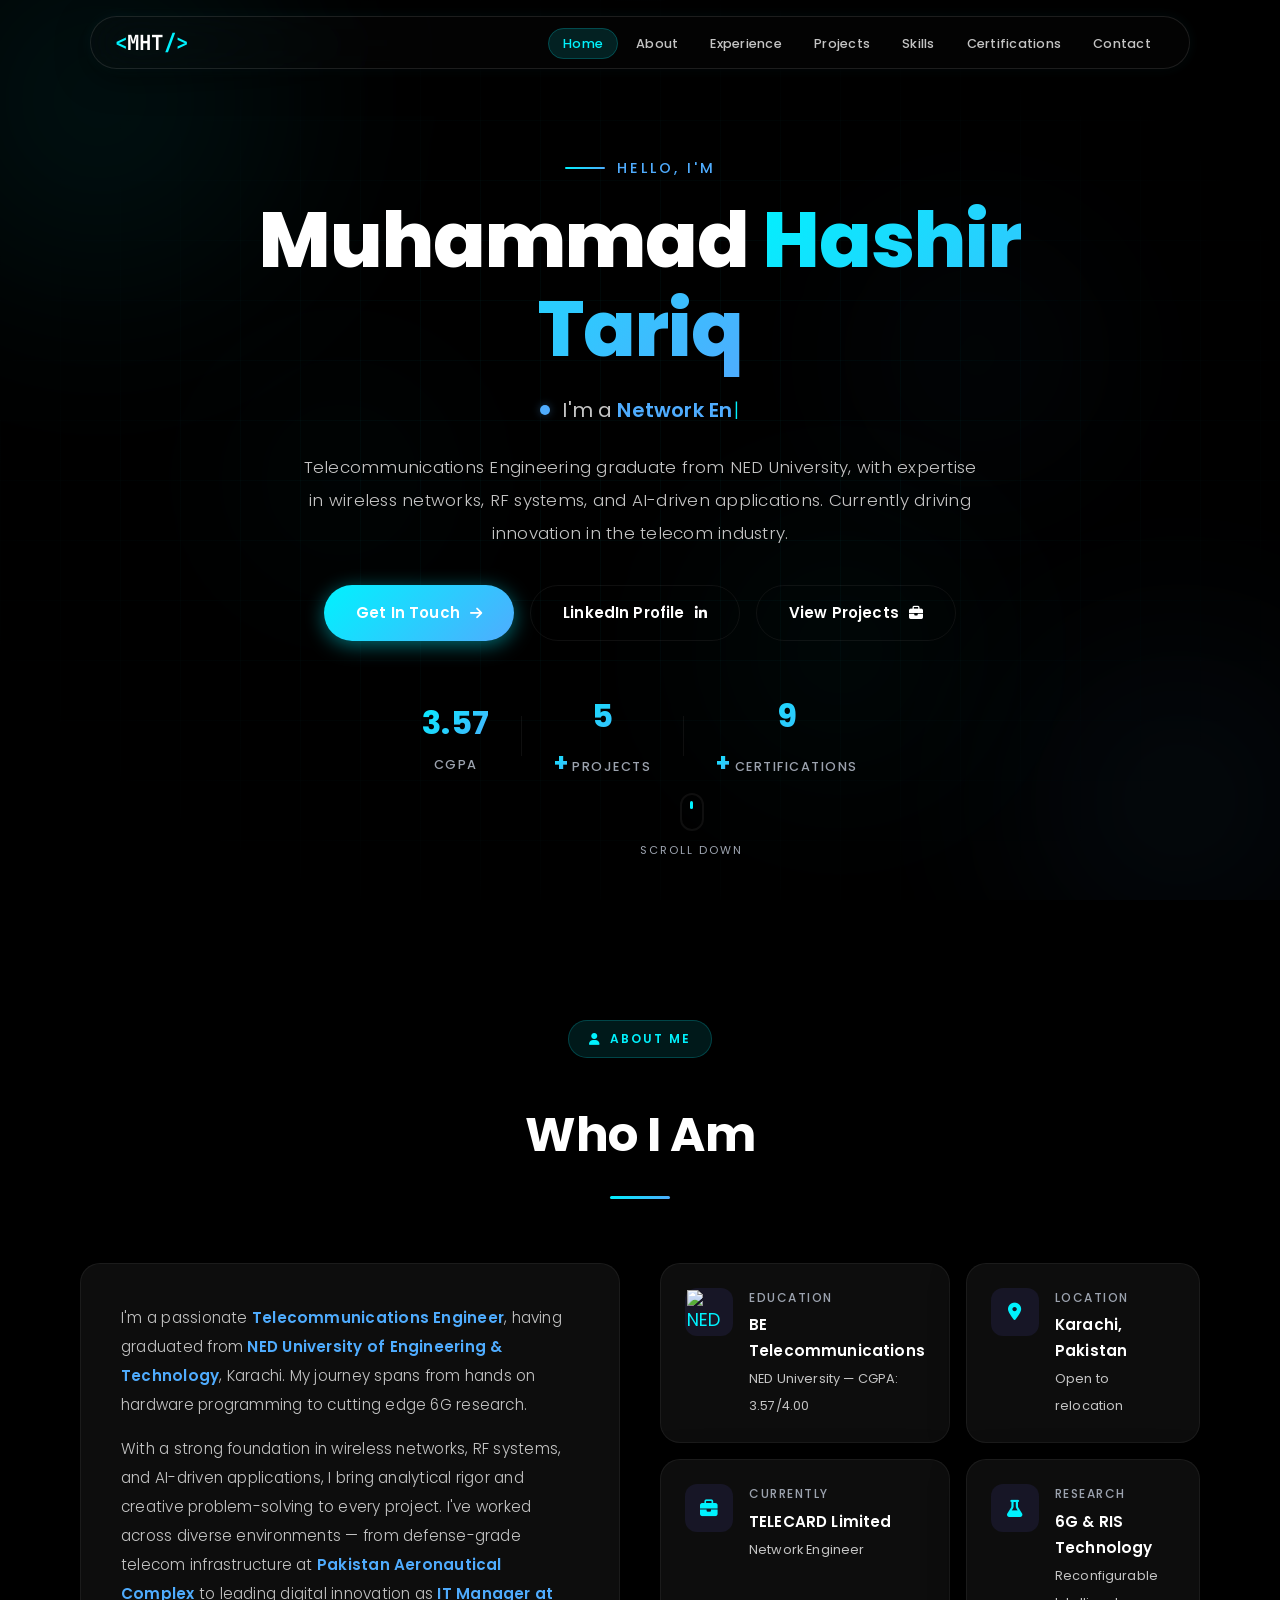
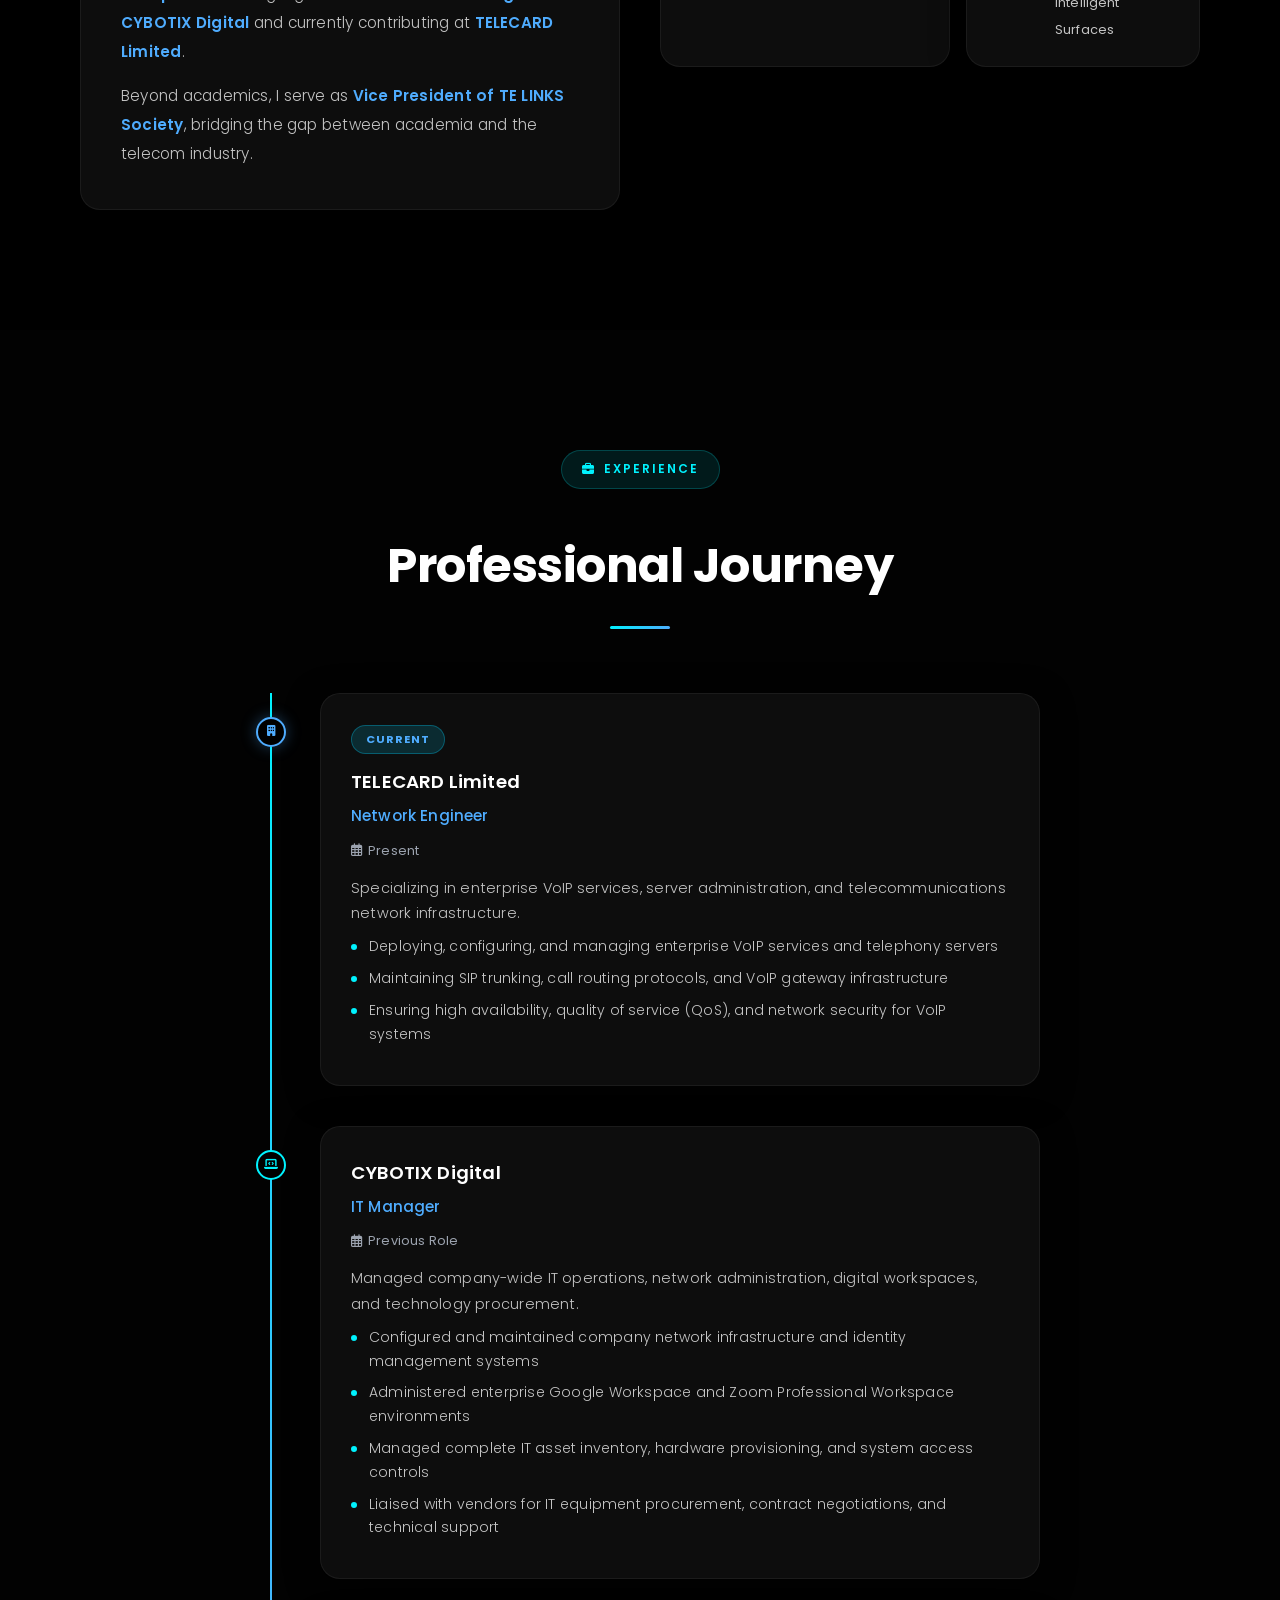
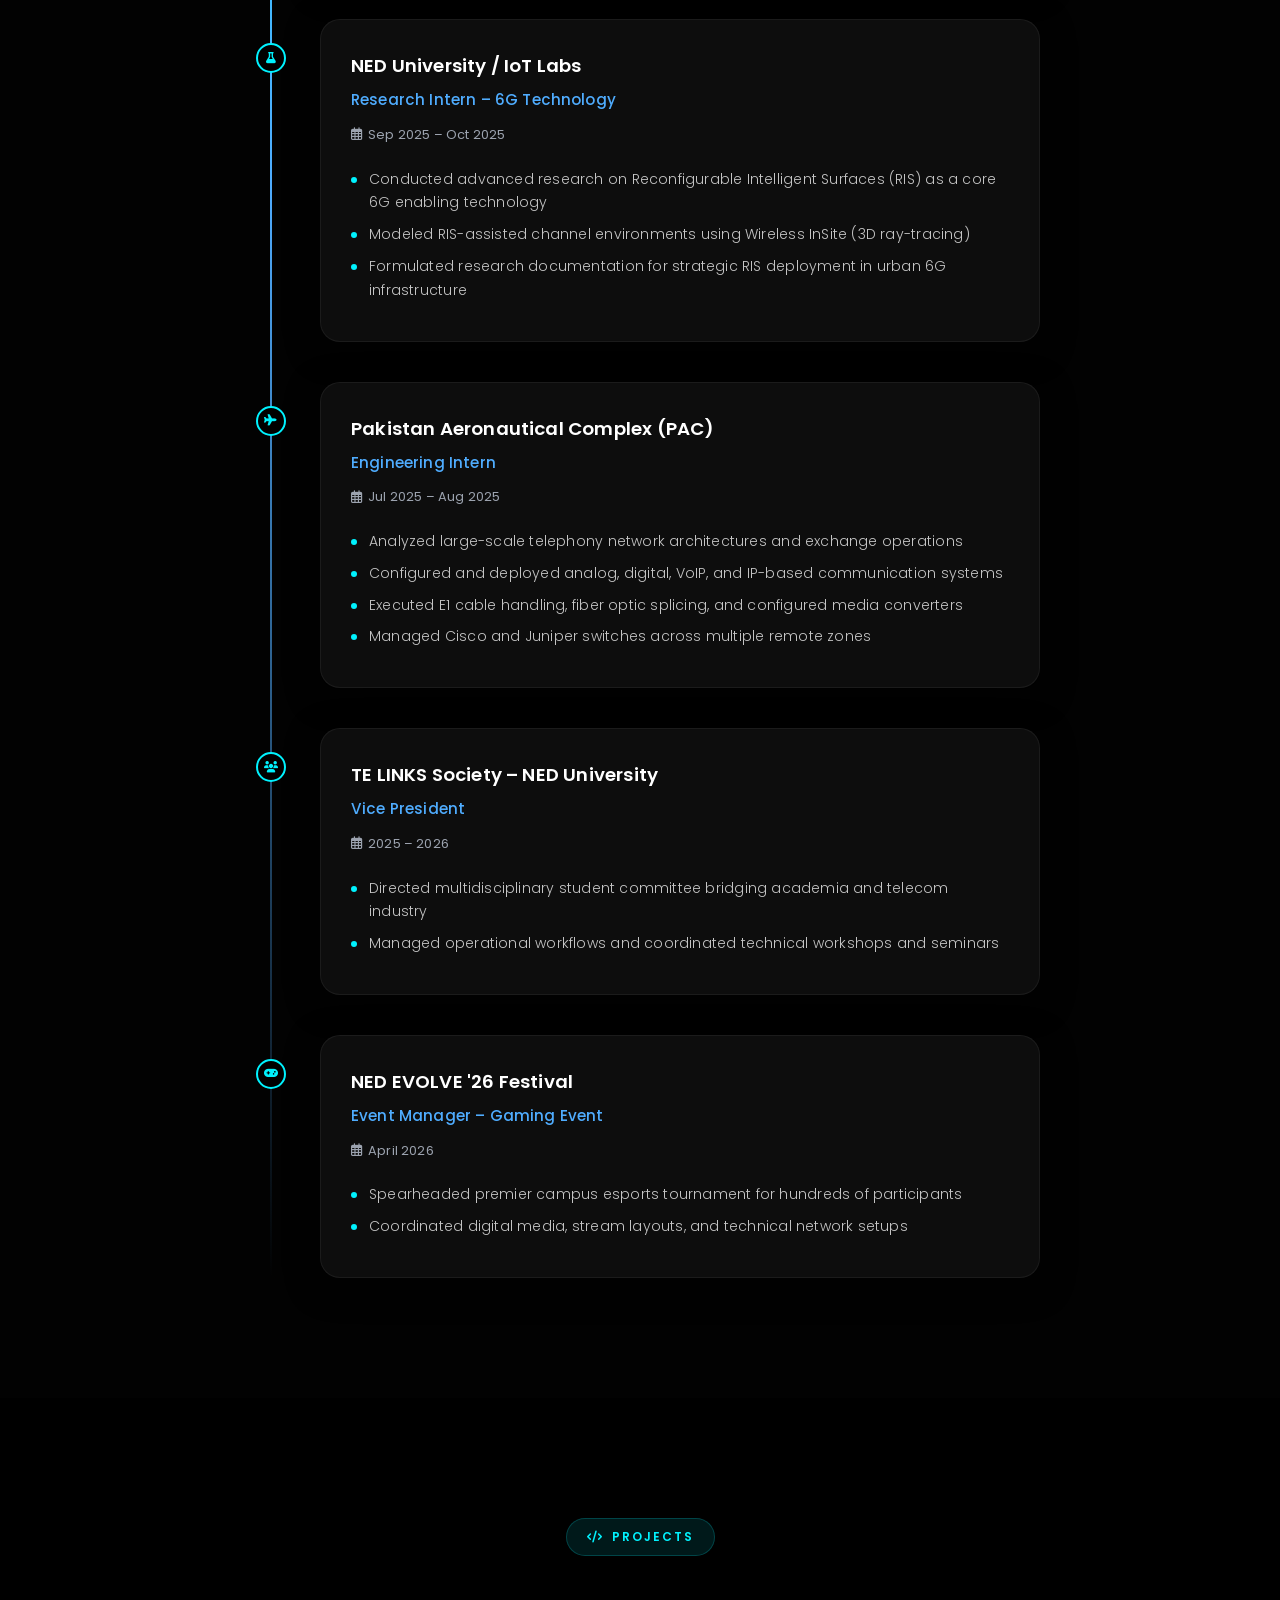
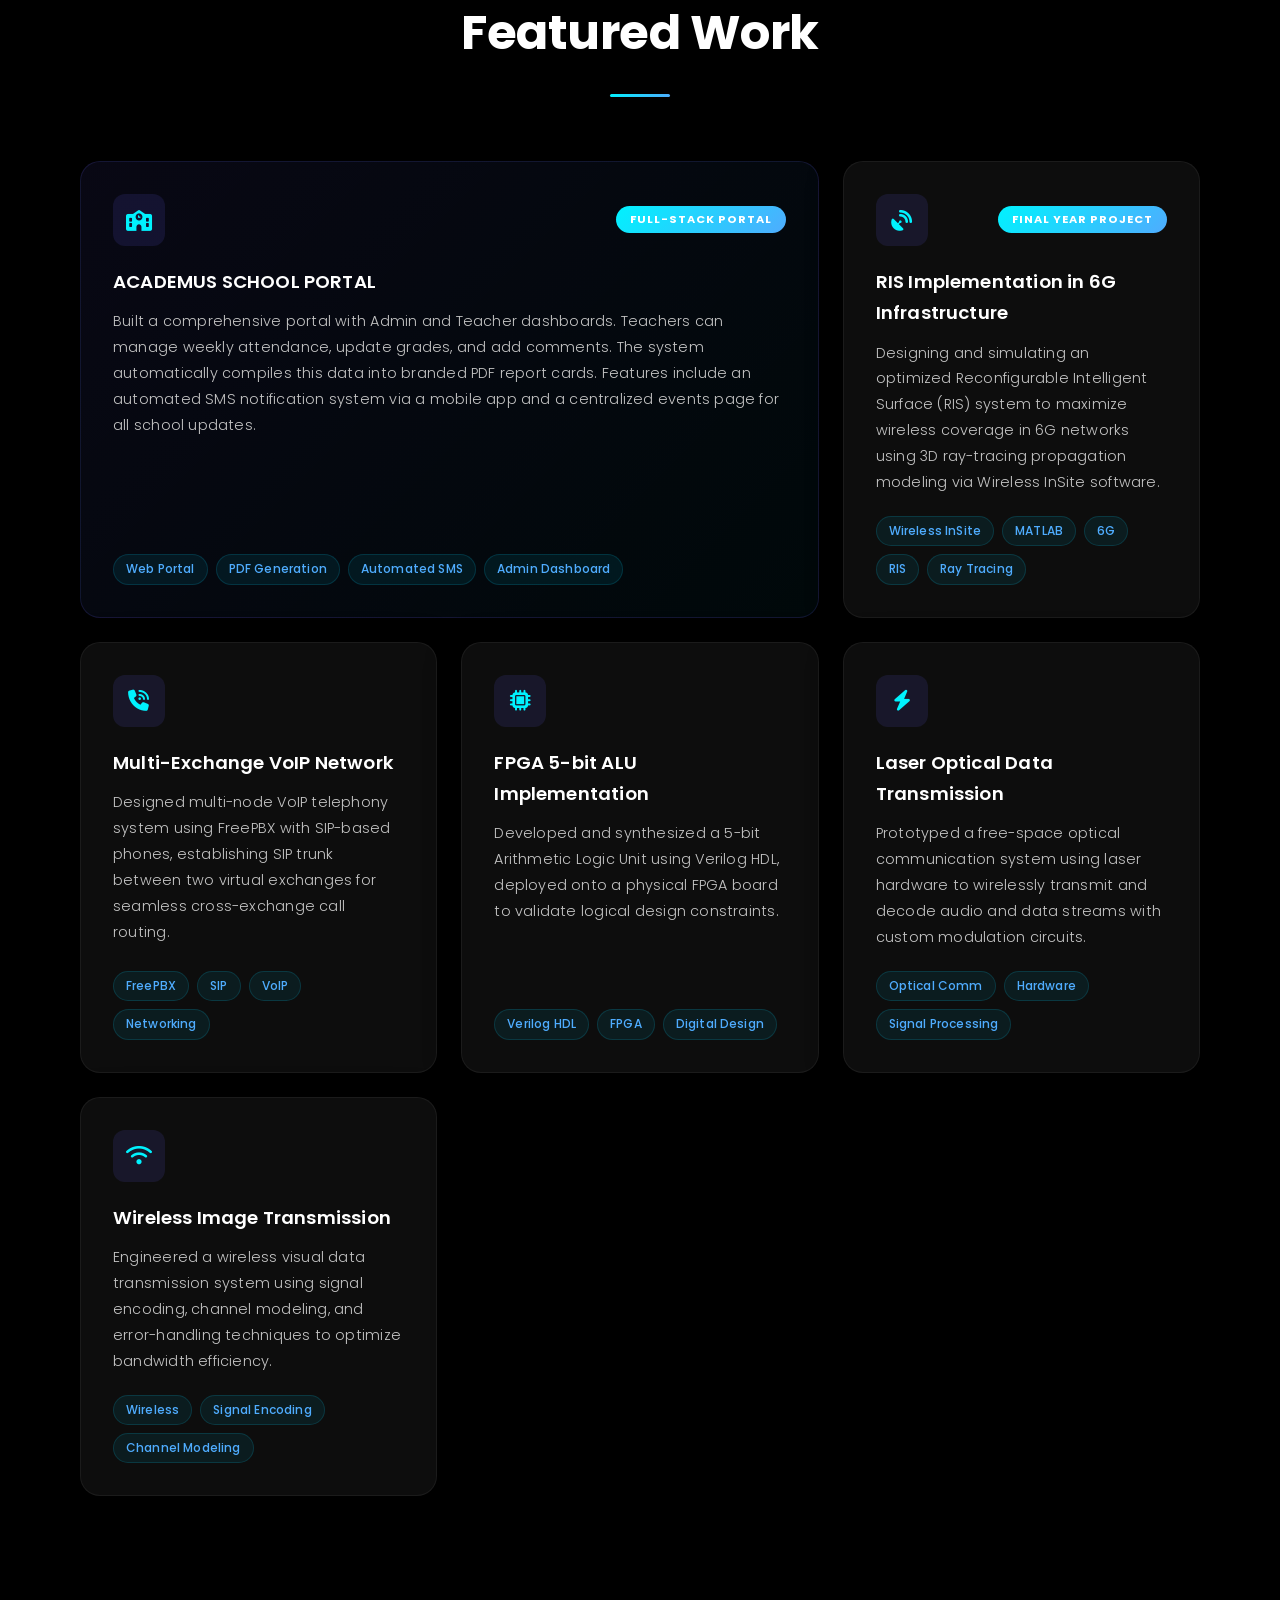
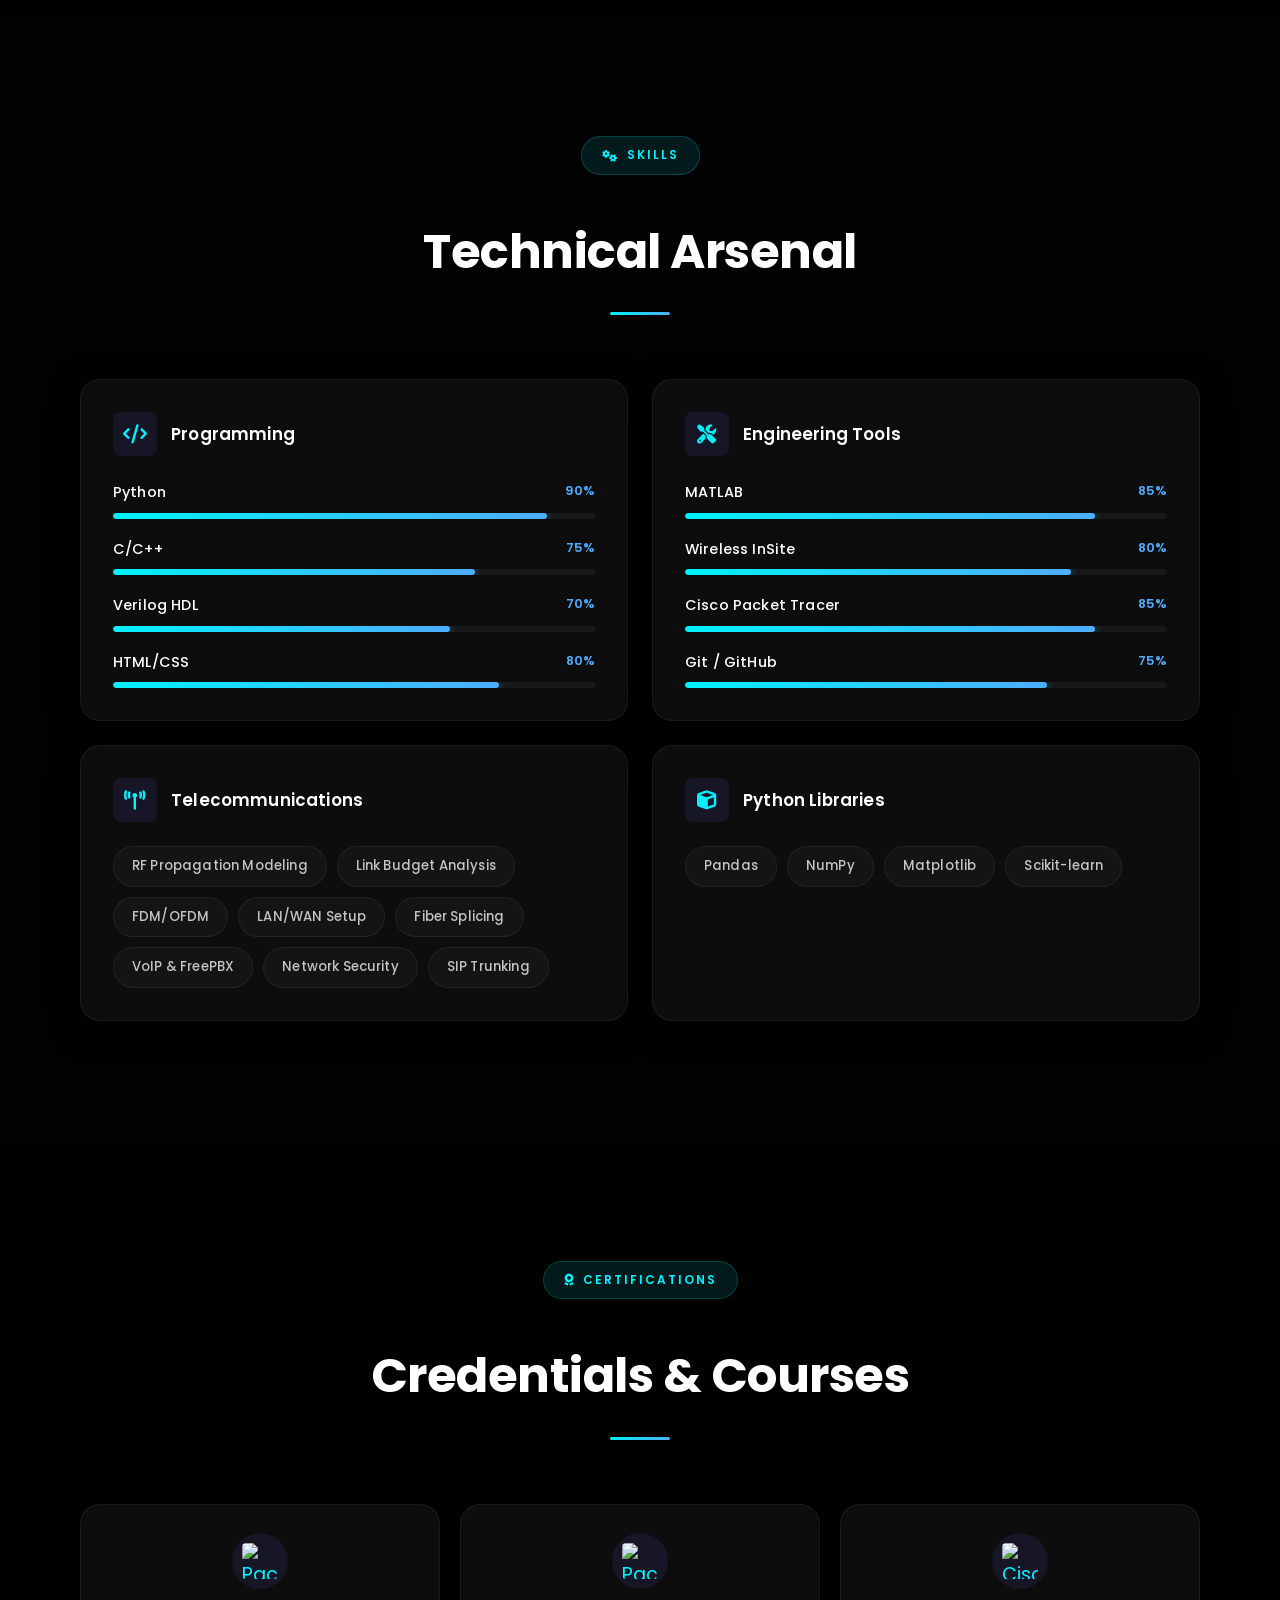
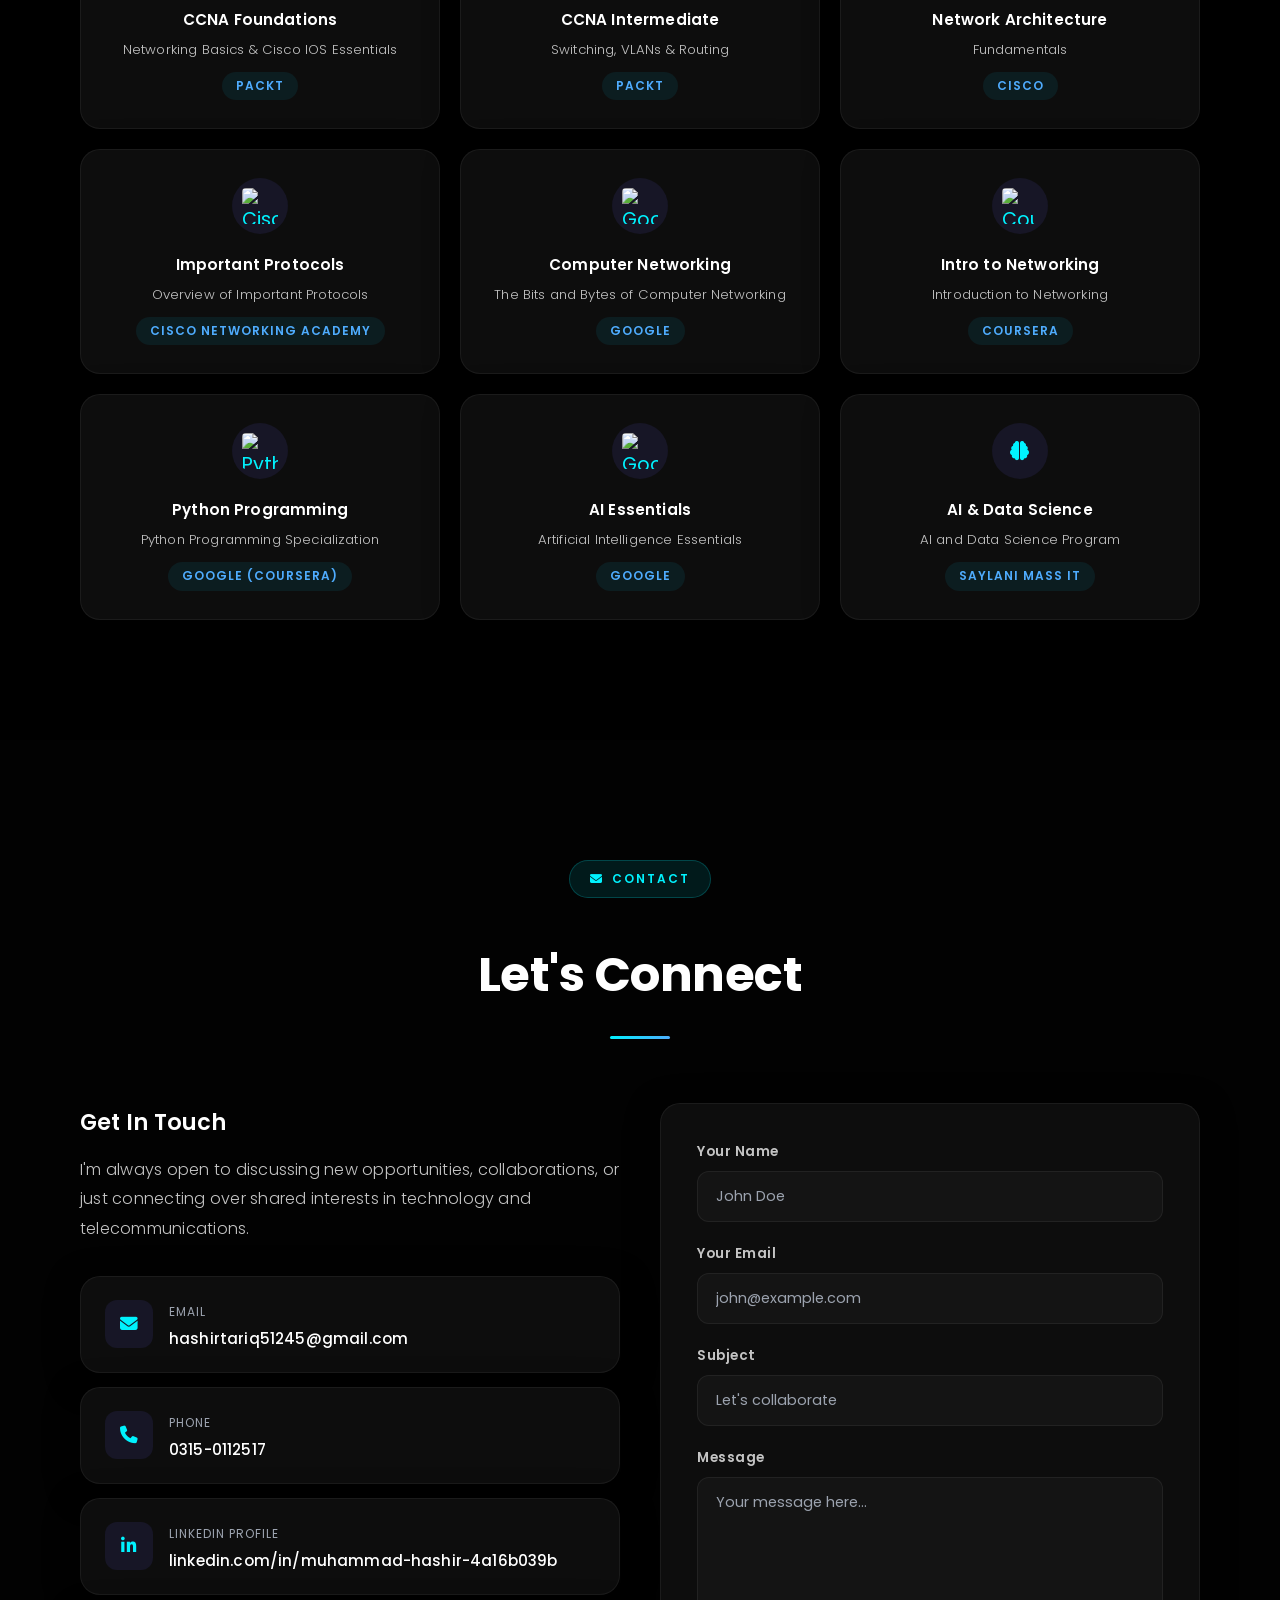
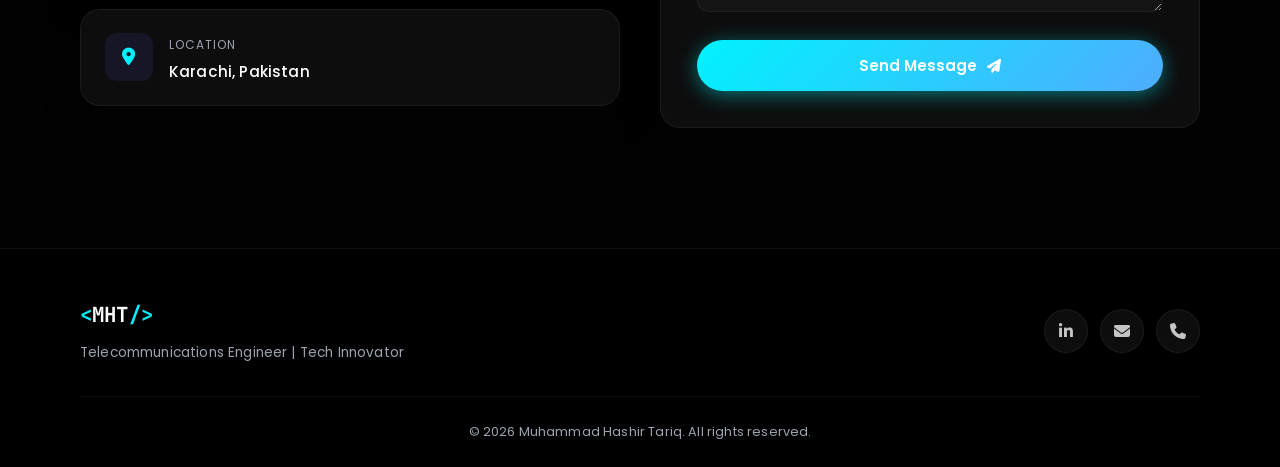
==== commit 3710f139: "Add files via upload" ====
--- a/index.html
+++ b/index.html
@@ -1,819 +1,687 @@
 <!DOCTYPE html>
-<html lang="en" data-theme="dark">
+<html lang="en">
+
 <head>
-  <meta charset="UTF-8">
-  <meta name="viewport" content="width=device-width, initial-scale=1.0">
-  <title>Muhammad Hashir Tariq | Portfolio & Interactive CV Builder</title>
-  <meta name="description" content="Portfolio and interactive resume of Muhammad Hashir Tariq, Telecommunications Engineer and 6G RIS researcher at NED University.">
-  
-  <!-- Google Fonts -->
-  <link rel="preconnect" href="https://fonts.googleapis.com">
-  <link rel="preconnect" href="https://fonts.gstatic.com" crossorigin>
-  <link href="https://fonts.googleapis.com/css2?family=Inter:wght@300;400;500;600;700&family=Space+Grotesk:wght@400;500;600;700&display=swap" rel="stylesheet">
-  
-  <!-- CSS Stylesheet -->
-  <link rel="stylesheet" href="style.css">
+    <meta charset="UTF-8">
+    <meta name="viewport" content="width=device-width, initial-scale=1.0">
+    <title>Muhammad Hashir Tariq | Telecommunications Engineer & IT Professional</title>
+    <meta name="description"
+        content="Portfolio of Muhammad Hashir Tariq — Telecommunications Engineering student, IT Manager at CYBOTIX Digital, currently at TELECARD Limited. Specializing in RF systems, AI, and 6G research.">
+    <meta name="keywords"
+        content="Muhammad Hashir Tariq, Telecommunications Engineer, IT Manager, CYBOTIX Digital, TELECARD Limited, 6G Research, Portfolio">
+    <meta name="author" content="Muhammad Hashir Tariq">
+    <link rel="preconnect" href="https://fonts.googleapis.com">
+    <link rel="preconnect" href="https://fonts.gstatic.com" crossorigin>
+    <link
+        href="https://fonts.googleapis.com/css2?family=Poppins:wght@300;400;500;600;700;800;900&family=Space+Grotesk:wght@400;500;600;700&family=JetBrains+Mono:wght@400;500&display=swap"
+        rel="stylesheet">
+    <link rel="stylesheet" href="https://cdnjs.cloudflare.com/ajax/libs/font-awesome/6.5.1/css/all.min.css">
+    <link rel="stylesheet" href="styles.css">
 </head>
+
 <body>
-
-  <!-- Background Particle Canvas -->
-  <canvas id="particle-canvas"></canvas>
-
-  <!-- Navigation Bar -->
-  <header class="navbar" id="app-header">
-    <div class="nav-container">
-      <a href="#" class="logo-group">
-        <span class="logo-text">M. Hashir Tariq</span>
-        <span class="logo-sub">Telecommunications Engineer</span>
-      </a>
-      
-      <nav class="nav-links" id="main-nav">
-        <a href="#about" class="nav-item active" data-section="about">About</a>
-        <a href="#experience" class="nav-item" data-section="experience">Experience</a>
-        <a href="#projects" class="nav-item" data-section="projects">Projects</a>
-        <a href="#skills" class="nav-item" data-section="skills">Skills</a>
-        <a href="#certifications" class="nav-item" data-section="certifications">Credentials</a>
-        <a href="#contact" class="nav-item" data-section="contact">Contact</a>
-      </nav>
-
-      <div class="nav-actions">
-        <!-- Mode Switcher Toggle (Portfolio vs CV Mode) -->
-        <div class="mode-toggle-container">
-          <button id="view-portfolio-btn" class="toggle-btn active" title="Switch to Interactive Portfolio">Portfolio</button>
-          <button id="view-cv-btn" class="toggle-btn" title="Switch to Printable CV Customizer">Interactive CV</button>
-        </div>
-
-        <!-- Theme Toggle -->
-        <button id="theme-toggle-btn" class="icon-btn" aria-label="Toggle light and dark mode">
-          <svg class="theme-icon-sun" xmlns="http://www.w3.org/2000/svg" viewBox="0 0 24 24" fill="none" stroke="currentColor" stroke-width="2"><circle cx="12" cy="12" r="5"></circle><line x1="12" y1="1" x2="12" y2="3"></line><line x1="12" y1="21" x2="12" y2="23"></line><line x1="4.22" y1="4.22" x2="5.64" y2="5.64"></line><line x1="18.36" y1="18.36" x2="19.78" y2="19.78"></line><line x1="1" y1="12" x2="3" y2="12"></line><line x1="21" y1="12" x2="23" y2="12"></line><line x1="4.22" y1="19.78" x2="5.64" y2="18.36"></line><line x1="18.36" y1="5.64" x2="19.78" y2="4.22"></line></svg>
-          <svg class="theme-icon-moon" xmlns="http://www.w3.org/2000/svg" viewBox="0 0 24 24" fill="none" stroke="currentColor" stroke-width="2"><path d="M21 12.79A9 9 0 1 1 11.21 3 7 7 0 0 0 21 12.79z"></path></svg>
-        </button>
-      </div>
+    <!-- Animated Background -->
+    <div class="bg-animation">
+        <div class="orb orb-1"></div>
+        <div class="orb orb-2"></div>
+        <div class="orb orb-3"></div>
+        <div class="orb orb-4"></div>
+        <div class="orb orb-5"></div>
+        <div class="grid-overlay"></div>
     </div>
-  </header>
-
-  <!-- ================= PORTFOLIO MODE ================= -->
-  <main id="portfolio-container" class="view-mode-active">
-    
+
+    <!-- Cursor Glow -->
+    <div class="cursor-glow" id="cursorGlow"></div>
+
+    <!-- Navigation -->
+    <nav class="navbar" id="navbar">
+        <div class="nav-container">
+            <a href="#hero" class="nav-logo">
+                <span class="logo-bracket">&lt;</span>MHT<span class="logo-bracket">/&gt;</span>
+            </a>
+            <ul class="nav-links" id="navLinks">
+                <li><a href="#hero" class="nav-link active" data-section="hero">Home</a></li>
+                <li><a href="#about" class="nav-link" data-section="about">About</a></li>
+                <li><a href="#experience" class="nav-link" data-section="experience">Experience</a></li>
+                <li><a href="#projects" class="nav-link" data-section="projects">Projects</a></li>
+                <li><a href="#skills" class="nav-link" data-section="skills">Skills</a></li>
+                <li><a href="#certifications" class="nav-link" data-section="certifications">Certifications</a></li>
+                <li><a href="#contact" class="nav-link" data-section="contact">Contact</a></li>
+            </ul>
+            <button class="nav-toggle" id="navToggle" aria-label="Toggle navigation">
+                <span></span><span></span><span></span>
+            </button>
+        </div>
+    </nav>
+
     <!-- Hero Section -->
-    <section id="hero" class="hero-section">
-      <div class="hero-content">
-        <div class="hero-badge">NED University Final-Year Student</div>
-        <h1 class="hero-title">Engineering the Future of <span class="gradient-text">6G Wireless Networks</span></h1>
-        <p class="hero-subtitle">
-          Conducting pioneering research on Reconfigurable Intelligent Surfaces (RIS). Empowering systems with robust hardware programming, RF analysis, and AI-driven telemetry.
-        </p>
-        <div class="hero-cta-group">
-          <a href="#about" class="btn btn-primary">Explore My Work</a>
-          <button id="hero-to-cv-btn" class="btn btn-secondary">Customize Printable CV</button>
-        </div>
-      </div>
-      
-      <div class="hero-visual">
-        <div class="avatar-card">
-          <div class="avatar-container">
-            <img src="avatar.png" alt="Muhammad Hashir Tariq profile avatar" class="avatar-img">
-          </div>
-          <div class="avatar-status">
-            <span class="status-dot"></span>
-            <span class="status-text">Available for Associate Roles</span>
-          </div>
-        </div>
-      </div>
+    <section class="hero" id="hero">
+        <div class="hero-content">
+            <div class="hero-text">
+                <div class="hero-greeting" data-animate="fade-right">
+                    <span class="greeting-line"></span>
+                    <span class="greeting-text">Hello, I'm</span>
+                </div>
+                <h1 class="hero-name" data-animate="fade-up">
+                    Muhammad <span class="name-highlight">Hashir Tariq</span>
+                </h1>
+                <div class="hero-typewriter" data-animate="fade-up-delay">
+                    <span class="typewriter-dot"></span>
+                    <span class="typewriter-prefix">I'm a&nbsp;</span>
+                    <span class="typewriter-text" id="typewriter"></span>
+                    <span class="typewriter-cursor">|</span>
+                </div>
+                <p class="hero-description" data-animate="fade-up-delay-2">
+                    Telecommunications Engineering graduate from NED University,
+                    with expertise in wireless networks, RF systems, and AI-driven applications.
+                    Currently driving innovation in the telecom industry.
+                </p>
+                <div class="hero-cta" data-animate="fade-up-delay-3">
+                    <a href="#contact" class="btn btn-primary">
+                        <span>Get In Touch</span>
+                        <i class="fas fa-arrow-right"></i>
+                    </a>
+                    <a href="https://www.linkedin.com/in/muhammad-hashir-4a16b039b" target="_blank" rel="noopener" class="btn btn-outline" id="hero-linkedin">
+                        <span>LinkedIn Profile</span>
+                        <i class="fab fa-linkedin-in"></i>
+                    </a>
+                    <a href="#projects" class="btn btn-outline">
+                        <span>View Projects</span>
+                        <i class="fas fa-briefcase"></i>
+                    </a>
+                </div>
+                <div class="hero-stats" data-animate="fade-up-delay-3">
+                    <div class="stat-item">
+                        <span class="stat-number" data-count="3.57">0</span>
+                        <span class="stat-label">CGPA</span>
+                    </div>
+                    <div class="stat-divider"></div>
+                    <div class="stat-item">
+                        <span class="stat-number" data-count="5">0</span><span class="stat-plus">+</span>
+                        <span class="stat-label">Projects</span>
+                    </div>
+                    <div class="stat-divider"></div>
+                    <div class="stat-item">
+                        <span class="stat-number" data-count="9">0</span><span class="stat-plus">+</span>
+                        <span class="stat-label">Certifications</span>
+                    </div>
+                </div>
+            </div>
+        </div>
+        <div class="scroll-indicator" data-animate="fade-up-delay-3">
+            <div class="mouse">
+                <div class="mouse-wheel"></div>
+            </div>
+            <span>Scroll Down</span>
+        </div>
     </section>
 
-    <!-- About & Professional Summary Section -->
-    <section id="about" class="section-container scroll-offset">
-      <h2 class="section-title"><span class="section-number">01.</span> About Me</h2>
-      <div class="about-grid">
-        <div class="about-card summary-card">
-          <h3>Professional Profile</h3>
-          <p>
-            I am a final-year Telecommunications Engineering student at NED University of Engineering & Technology (Karachi, Pakistan) graduating in August 2026. My engineering journey centers on modeling physical-layer innovations, telecommunications exchange operations, and embedded logic synthesis.
-          </p>
-          <p>
-            With hands-on experience spanning wireless systems, network infrastructure provisioning, and hardware programming, I actively bridge the divide between legacy hardware logic and 6G metasurfaces. I am seeking a **Science & Engineering Associate** position to bring structured analysis, technical leadership, and practical design solutions to complex infrastructure projects.
-          </p>
-          
-          <div class="quick-stats-grid">
-            <div class="stat-item">
-              <span class="stat-num">3.57</span>
-              <span class="stat-lbl">CGPA</span>
-            </div>
-            <div class="stat-item">
-              <span class="stat-num">2</span>
-              <span class="stat-lbl">Internships</span>
-            </div>
-            <div class="stat-item">
-              <span class="stat-num">4+</span>
-              <span class="stat-lbl">Core Projects</span>
-            </div>
-          </div>
-        </div>
-
-        <div class="about-card contact-snippet-card">
-          <h3>Contact Details</h3>
-          <ul class="contact-details-list">
-            <li>
-              <svg xmlns="http://www.w3.org/2000/svg" viewBox="0 0 24 24" fill="none" stroke="currentColor" stroke-width="2"><path d="M12 2a8 8 0 0 0-8 8c0 5.25 8 12 8 12s8-6.75 8-12a8 8 0 0 0-8-8z"></path><circle cx="12" cy="10" r="3"></circle></svg>
-              <span>Karachi, Pakistan</span>
-            </li>
-            <li>
-              <svg xmlns="http://www.w3.org/2000/svg" viewBox="0 0 24 24" fill="none" stroke="currentColor" stroke-width="2"><path d="M22 16.92v3a2 2 0 0 1-2.18 2 19.79 19.79 0 0 1-8.63-3.07 19.5 19.5 0 0 1-6-6 19.79 19.79 0 0 1-3.07-8.67A2 2 0 0 1 4.11 2h3a2 2 0 0 1 2 1.72 12.84 12.84 0 0 0 .7 2.81 2 2 0 0 1-.45 2.11L8.09 9.91a16 16 0 0 0 6 6l1.27-1.27a2 2 0 0 1 2.11-.45 12.84 12.84 0 0 0 2.81.7A2 2 0 0 1 22 16.92z"></path></svg>
-              <a href="tel:03150112517">0315-0112517</a>
-            </li>
-            <li>
-              <svg xmlns="http://www.w3.org/2000/svg" viewBox="0 0 24 24" fill="none" stroke="currentColor" stroke-width="2"><path d="M4 4h16c1.1 0 2 .9 2 2v12c0 1.1-.9 2-2 2H4c-1.1 0-2-.9-2-2V6c0-1.1.9-2 2-2z"></path><polyline points="22,6 12,13 2,6"></polyline></svg>
-              <a href="mailto:hashirtariq51245@gmail.com">hashirtariq51245@gmail.com</a>
-            </li>
-            <li>
-              <svg xmlns="http://www.w3.org/2000/svg" viewBox="0 0 24 24" fill="none" stroke="currentColor" stroke-width="2"><path d="M16 8a6 6 0 0 1 6 6v7h-4v-7a2 2 0 0 0-2-2 2 2 0 0 0-2 2v7h-4v-7a6 6 0 0 1 6-6z"></path><rect x="2" y="9" width="4" height="12"></rect><circle cx="4" cy="4" r="2"></circle></svg>
-              <a href="https://www.linkedin.com/in/muhammad-hashir-4a16b039b" target="_blank">linkedin.com/in/muhammad-hashir</a>
-            </li>
-          </ul>
-          
-          <div class="education-block">
-            <h4>Education</h4>
-            <div class="edu-item">
-              <span class="edu-duration">Expected Aug 2026</span>
-              <h5>Bachelor of Engineering in Telecommunications</h5>
-              <p class="edu-meta">NED University of Engineering & Technology</p>
-              <p class="edu-gpa">CGPA: 3.57 / 4.00</p>
-            </div>
-            <div class="edu-item">
-              <span class="edu-duration">Pre-Engineering</span>
-              <h5>FSC Pre-Engineering</h5>
-              <p class="edu-meta">DJ Sindh Science Govt College</p>
-            </div>
-          </div>
-        </div>
-      </div>
+    <!-- About Section -->
+    <section class="section" id="about">
+        <div class="section-container">
+            <div class="section-header" data-animate="fade-up">
+                <span class="section-tag"><i class="fas fa-user"></i> About Me</span>
+                <h2 class="section-title">Who I Am</h2>
+                <div class="section-line"></div>
+            </div>
+            <div class="about-grid">
+                <div class="about-text glass-card" data-animate="fade-right">
+                    <p>I'm a passionate <strong>Telecommunications Engineer</strong>, having graduated from
+                        <strong>NED University of Engineering & Technology</strong>, Karachi. My journey spans
+                        from hands on hardware programming to cutting edge 6G research.
+                    </p>
+                    <p>With a strong foundation in wireless networks, RF systems, and AI-driven applications,
+                        I bring analytical rigor and creative problem-solving to every project. I've worked across
+                        diverse environments — from defense-grade telecom infrastructure at <strong>Pakistan
+                            Aeronautical Complex</strong>
+                        to leading digital innovation as <strong>IT Manager at CYBOTIX Digital</strong> and currently
+                        contributing at
+                        <strong>TELECARD Limited</strong>.
+                    </p>
+                    <p>Beyond academics, I serve as <strong>Vice President of TE LINKS Society</strong>,
+                        bridging the gap between academia and the telecom industry.</p>
+                </div>
+                <div class="about-details" data-animate="fade-left">
+                    <div class="detail-card glass-card">
+                        <div class="detail-icon"><img src="assets/NED-university-logo.png" alt="NED University Logo" class="uni-logo"></div>
+                        <div class="detail-info">
+                            <h3>Education</h3>
+                            <p>BE Telecommunications</p>
+                            <span>NED University — CGPA: 3.57/4.00</span>
+                        </div>
+                    </div>
+                    <div class="detail-card glass-card">
+                        <div class="detail-icon"><i class="fas fa-map-marker-alt"></i></div>
+                        <div class="detail-info">
+                            <h3>Location</h3>
+                            <p>Karachi, Pakistan</p>
+                            <span>Open to relocation</span>
+                        </div>
+                    </div>
+                    <div class="detail-card glass-card">
+                        <div class="detail-icon"><i class="fas fa-briefcase"></i></div>
+                        <div class="detail-info">
+                            <h3>Currently</h3>
+                            <p>TELECARD Limited</p>
+                            <span>Network Engineer</span>
+                        </div>
+                    </div>
+                    <div class="detail-card glass-card">
+                        <div class="detail-icon"><i class="fas fa-flask"></i></div>
+                        <div class="detail-info">
+                            <h3>Research</h3>
+                            <p>6G & RIS Technology</p>
+                            <span>Reconfigurable Intelligent Surfaces</span>
+                        </div>
+                    </div>
+                </div>
+            </div>
+        </div>
     </section>
 
-    <!-- Professional Experience Timeline -->
-    <section id="experience" class="section-container scroll-offset">
-      <h2 class="section-title"><span class="section-number">02.</span> Work Experience</h2>
-      
-      <div class="experience-tabs-container">
-        <!-- Tabs List -->
-        <div class="experience-tabs" role="tablist">
-          <button class="tab-button active" id="tab-iot" role="tab" aria-selected="true" aria-controls="panel-iot">
-            NED IoT Labs (RIS Research)
-          </button>
-          <button class="tab-button" id="tab-pac" role="tab" aria-selected="false" aria-controls="panel-pac">
-            PAC Kamra (Network Intern)
-          </button>
-          <button class="tab-button" id="tab-leadership" role="tab" aria-selected="false" aria-controls="panel-leadership">
-            Leadership & Events
-          </button>
-        </div>
-
-        <!-- Panels List -->
-        <div class="experience-panels">
-          
-          <!-- NED IoT Labs Panel -->
-          <div class="tab-panel active" id="panel-iot" role="tabpanel" aria-labelledby="tab-iot">
-            <div class="panel-header">
-              <h3>Research Intern – IoT Labs | 6G Technology Research</h3>
-              <div class="panel-meta">
-                <span class="company">NED University / IoT Labs</span>
-                <span class="duration">Sept 2025 – Oct 2025 (8 Weeks)</span>
-              </div>
-            </div>
-            <ul class="panel-bullets">
-              <li>Conducted advanced research on Reconfigurable Intelligent Surfaces (RIS) as a core 6G enabling technology, focusing on programmable metasurface panels to control electromagnetic wave propagation.</li>
-              <li>Modeled RIS-assisted channel environments using Wireless InSite (3D ray-tracing tool) to evaluate signal enhancement, energy efficiency, and spectral performance without active RF components.</li>
-              <li>Formulated detailed research documentation regarding strategic RIS deployment scenarios within urban 6G infrastructure layouts.</li>
-            </ul>
-            <div class="panel-tech-tags">
-              <span>6G Wireless</span>
-              <span>Reconfigurable Intelligent Surfaces (RIS)</span>
-              <span>Wireless InSite 3D</span>
-              <span>RF Propagation</span>
-            </div>
-          </div>
-
-          <!-- PAC Kamra Panel -->
-          <div class="tab-panel" id="panel-pac" role="tabpanel" aria-labelledby="tab-pac">
-            <div class="panel-header">
-              <h3>Engineering Intern</h3>
-              <div class="panel-meta">
-                <span class="company">Pakistan Aeronautical Complex (PAC)</span>
-                <span class="duration">July 2025 – Aug 2025 (6 Weeks)</span>
-              </div>
-            </div>
-            <ul class="panel-bullets">
-              <li>Analyzed large-scale telephony network architectures and exchange operations to optimize data and voice transmission routing.</li>
-              <li>Assisted in the configuration, testing, and deployment of analog, digital, VoIP, and IP-based telephone communication systems.</li>
-              <li>Executed hands-on E1 cable handling, fiber optic splicing, and configured media converters to uplink high-speed internet services via LAN.</li>
-              <li>Managed and provisioned Cisco and Juniper switches to maintain network security and stable connectivity across multiple remote zones.</li>
-            </ul>
-            <div class="panel-tech-tags">
-              <span>VoIP & IP Systems</span>
-              <span>Fiber Optic Splicing</span>
-              <span>Cisco Switches</span>
-              <span>Juniper Routing</span>
-              <span>E1 Cables</span>
-            </div>
-          </div>
-
-          <!-- Leadership Panel -->
-          <div class="tab-panel" id="panel-leadership" role="tabpanel" aria-labelledby="tab-leadership">
-            <div class="panel-header">
-              <h3>Leadership & Extra-Curricular Roles</h3>
-              <div class="panel-meta">
-                <span class="company">NED University Societies</span>
-                <span class="duration">2025 – 2026</span>
-              </div>
-            </div>
-            
-            <div class="sub-panel">
-              <h5>Vice President – TE LINKS Society [2025 – 2026]</h5>
-              <p>Directed a multidisciplinary student committee to bridge the gap between academia and the telecom industry. Coordinated and hosted technical workshops, seminars, and networking events for students.</p>
-            </div>
-            
-            <div class="sub-panel">
-              <h5>Event Manager – EVOLVE Gaming Event | NED Evolve '26 Festival [April 2026]</h5>
-              <p>Spearheaded planning, logistics, and network operations of the campus esports tournament. Managed low-latency LAN configurations, media overlays, and streams for hundreds of active participants.</p>
-            </div>
-            
-            <div class="panel-tech-tags">
-              <span>Project Coordination</span>
-              <span>Event Operations</span>
-              <span>Network Infrastructure</span>
-              <span>Industry Outreach</span>
-            </div>
-          </div>
-
-        </div>
-      </div>
+    <!-- Experience Section -->
+    <section class="section section-alt" id="experience">
+        <div class="section-container">
+            <div class="section-header" data-animate="fade-up">
+                <span class="section-tag"><i class="fas fa-briefcase"></i> Experience</span>
+                <h2 class="section-title">Professional Journey</h2>
+                <div class="section-line"></div>
+            </div>
+            <div class="timeline">
+                <!-- TELECARD Limited -->
+                <div class="timeline-item" data-animate="fade-right">
+                    <div class="timeline-marker current-marker">
+                        <i class="fas fa-building"></i>
+                    </div>
+                    <div class="timeline-content glass-card">
+                        <div class="timeline-badge current">Current</div>
+                        <h3>TELECARD Limited</h3>
+                        <span class="timeline-role">Network Engineer</span>
+                        <span class="timeline-date"><i class="far fa-calendar-alt"></i> Present</span>
+                        <p>Specializing in enterprise VoIP services, server administration, and telecommunications
+                            network infrastructure.</p>
+                        <ul>
+                            <li>Deploying, configuring, and managing enterprise VoIP services and telephony servers</li>
+                            <li>Maintaining SIP trunking, call routing protocols, and VoIP gateway infrastructure</li>
+                            <li>Ensuring high availability, quality of service (QoS), and network security for VoIP
+                                systems</li>
+                        </ul>
+                    </div>
+                </div>
+
+                <!-- CYBOTIX Digital -->
+                <div class="timeline-item" data-animate="fade-left">
+                    <div class="timeline-marker">
+                        <i class="fas fa-laptop-code"></i>
+                    </div>
+                    <div class="timeline-content glass-card">
+                        <h3>CYBOTIX Digital</h3>
+                        <span class="timeline-role">IT Manager</span>
+                        <span class="timeline-date"><i class="far fa-calendar-alt"></i> Previous Role</span>
+                        <p>Managed company-wide IT operations, network administration, digital workspaces, and
+                            technology procurement.</p>
+                        <ul>
+                            <li>Configured and maintained company network infrastructure and identity management systems
+                            </li>
+                            <li>Administered enterprise Google Workspace and Zoom Professional Workspace environments
+                            </li>
+                            <li>Managed complete IT asset inventory, hardware provisioning, and system access controls
+                            </li>
+                            <li>Liaised with vendors for IT equipment procurement, contract negotiations, and technical
+                                support</li>
+                        </ul>
+                    </div>
+                </div>
+
+                <!-- Research Intern -->
+                <div class="timeline-item" data-animate="fade-right">
+                    <div class="timeline-marker">
+                        <i class="fas fa-flask"></i>
+                    </div>
+                    <div class="timeline-content glass-card">
+                        <h3>NED University / IoT Labs</h3>
+                        <span class="timeline-role">Research Intern – 6G Technology</span>
+                        <span class="timeline-date"><i class="far fa-calendar-alt"></i> Sep 2025 – Oct 2025</span>
+                        <ul>
+                            <li>Conducted advanced research on Reconfigurable Intelligent Surfaces (RIS) as a core 6G
+                                enabling technology</li>
+                            <li>Modeled RIS-assisted channel environments using Wireless InSite (3D ray-tracing)</li>
+                            <li>Formulated research documentation for strategic RIS deployment in urban 6G
+                                infrastructure</li>
+                        </ul>
+                    </div>
+                </div>
+
+                <!-- PAC Intern -->
+                <div class="timeline-item" data-animate="fade-left">
+                    <div class="timeline-marker">
+                        <i class="fas fa-plane"></i>
+                    </div>
+                    <div class="timeline-content glass-card">
+                        <h3>Pakistan Aeronautical Complex (PAC)</h3>
+                        <span class="timeline-role">Engineering Intern</span>
+                        <span class="timeline-date"><i class="far fa-calendar-alt"></i> Jul 2025 – Aug 2025</span>
+                        <ul>
+                            <li>Analyzed large-scale telephony network architectures and exchange operations</li>
+                            <li>Configured and deployed analog, digital, VoIP, and IP-based communication systems</li>
+                            <li>Executed E1 cable handling, fiber optic splicing, and configured media converters</li>
+                            <li>Managed Cisco and Juniper switches across multiple remote zones</li>
+                        </ul>
+                    </div>
+                </div>
+
+                <!-- Leadership -->
+                <div class="timeline-item" data-animate="fade-right">
+                    <div class="timeline-marker">
+                        <i class="fas fa-users"></i>
+                    </div>
+                    <div class="timeline-content glass-card">
+                        <h3>TE LINKS Society – NED University</h3>
+                        <span class="timeline-role">Vice President</span>
+                        <span class="timeline-date"><i class="far fa-calendar-alt"></i> 2025 – 2026</span>
+                        <ul>
+                            <li>Directed multidisciplinary student committee bridging academia and telecom industry</li>
+                            <li>Managed operational workflows and coordinated technical workshops and seminars</li>
+                        </ul>
+                    </div>
+                </div>
+
+                <!-- Event Manager -->
+                <div class="timeline-item" data-animate="fade-left">
+                    <div class="timeline-marker">
+                        <i class="fas fa-gamepad"></i>
+                    </div>
+                    <div class="timeline-content glass-card">
+                        <h3>NED EVOLVE '26 Festival</h3>
+                        <span class="timeline-role">Event Manager – Gaming Event</span>
+                        <span class="timeline-date"><i class="far fa-calendar-alt"></i> April 2026</span>
+                        <ul>
+                            <li>Spearheaded premier campus esports tournament for hundreds of participants</li>
+                            <li>Coordinated digital media, stream layouts, and technical network setups</li>
+                        </ul>
+                    </div>
+                </div>
+            </div>
+        </div>
     </section>
 
-    <!-- Technical Projects Showcase -->
-    <section id="projects" class="section-container scroll-offset">
-      <h2 class="section-title"><span class="section-number">03.</span> Technical Projects</h2>
-      
-      <div class="projects-grid">
-        
-        <!-- Project 1: RIS 6G -->
-        <div class="project-card" data-project-id="p-ris">
-          <div class="project-img-placeholder">
-            <div class="project-icon-wrapper">
-              <svg xmlns="http://www.w3.org/2000/svg" viewBox="0 0 24 24" fill="none" stroke="currentColor" stroke-width="1.5"><rect x="2" y="2" width="20" height="20" rx="2" ry="2"></rect><path d="M7 2v20M17 2v20M2 7h20M2 17h20"></path></svg>
-            </div>
-            <span class="proj-badge">Final Year Project</span>
-          </div>
-          <div class="project-content">
-            <h3>RIS Implementation in 6G Infrastructure</h3>
-            <p>Designing and simulating optimized Reconfigurable Intelligent Surface layouts to maximize wireless boundary coverage and power efficiency...</p>
-            <div class="project-tags">
-              <span>Wireless InSite</span>
-              <span>MATLAB</span>
-              <span>RIS Beamforming</span>
-            </div>
-            <button class="btn-text open-project-modal">Learn More &rarr;</button>
-          </div>
-        </div>
-
-        <!-- Project 2: 5-bit ALU -->
-        <div class="project-card" data-project-id="p-alu">
-          <div class="project-img-placeholder">
-            <div class="project-icon-wrapper">
-              <svg xmlns="http://www.w3.org/2000/svg" viewBox="0 0 24 24" fill="none" stroke="currentColor" stroke-width="1.5"><rect x="3" y="3" width="18" height="18" rx="2" ry="2"></rect><line x1="9" y1="9" x2="15" y2="15"></line><line x1="15" y1="9" x2="9" y2="15"></line><path d="M9 3v3M15 3v3M9 18v3M15 18v3M3 9h3M3 15h3M18 9h3M18 15h3"></path></svg>
-            </div>
-            <span class="proj-badge">FPGA / Hardware</span>
-          </div>
-          <div class="project-content">
-            <h3>FPGA Implementation – 5-bit ALU</h3>
-            <p>Developed and synthesized a custom 5-bit Arithmetic Logic Unit using Verilog HDL. Deployed physical layout configuration onto FPGA board...</p>
-            <div class="project-tags">
-              <span>Verilog HDL</span>
-              <span>Quartus Prime</span>
-              <span>FPGA validation</span>
-            </div>
-            <button class="btn-text open-project-modal">Learn More &rarr;</button>
-          </div>
-        </div>
-
-        <!-- Project 3: FSO Laser Transceiver -->
-        <div class="project-card" data-project-id="p-fso">
-          <div class="project-img-placeholder">
-            <div class="project-icon-wrapper">
-              <svg xmlns="http://www.w3.org/2000/svg" viewBox="0 0 24 24" fill="none" stroke="currentColor" stroke-width="1.5"><line x1="2" y1="12" x2="22" y2="12"></line><line x1="12" y1="2" x2="12" y2="22"></line><circle cx="12" cy="12" r="6"></circle></svg>
-            </div>
-            <span class="proj-badge">FSO Communication</span>
-          </div>
-          <div class="project-content">
-            <h3>Laser & Optical Data Link</h3>
-            <p>Prototyped a line-of-sight free-space optical data system. Developed analog laser transceiver circuits to encode, transmit, and decode sound files...</p>
-            <div class="project-tags">
-              <span>Hardware circuits</span>
-              <span>Optical Channels</span>
-              <span>Modulation</span>
-            </div>
-            <button class="btn-text open-project-modal">Learn More &rarr;</button>
-          </div>
-        </div>
-
-        <!-- Project 4: Wireless Image Transmission -->
-        <div class="project-card" data-project-id="p-img">
-          <div class="project-img-placeholder">
-            <div class="project-icon-wrapper">
-              <svg xmlns="http://www.w3.org/2000/svg" viewBox="0 0 24 24" fill="none" stroke="currentColor" stroke-width="1.5"><rect x="3" y="3" width="18" height="18" rx="2" ry="2"></rect><circle cx="8.5" cy="8.5" r="1.5"></circle><polyline points="21 15 16 10 5 21"></polyline></svg>
-            </div>
-            <span class="proj-badge">Signal Encoding</span>
-          </div>
-          <div class="project-content">
-            <h3>Wireless Image Transmission System</h3>
-            <p>Engineered visual data encoding and noise modeling. Built customized scripts implementing Huffman encoding and convolutional error correction...</p>
-            <div class="project-tags">
-              <span>Python</span>
-              <span>Signal Modeling</span>
-              <span>Error Correction</span>
-            </div>
-            <button class="btn-text open-project-modal">Learn More &rarr;</button>
-          </div>
-        </div>
-
-      </div>
+    <!-- Projects Section -->
+    <section class="section" id="projects">
+        <div class="section-container">
+            <div class="section-header" data-animate="fade-up">
+                <span class="section-tag"><i class="fas fa-code"></i> Projects</span>
+                <h2 class="section-title">Featured Work</h2>
+                <div class="section-line"></div>
+            </div>
+            <div class="projects-grid">
+                <div class="project-card glass-card featured" data-animate="fade-up">
+                    <div class="project-header">
+                        <div class="project-icon"><i class="fas fa-school"></i></div>
+                        <span class="project-badge">Full-Stack Portal</span>
+                    </div>
+                    <h3>ACADEMUS SCHOOL PORTAL</h3>
+                    <p>Built a comprehensive portal with Admin and Teacher dashboards. Teachers can manage weekly attendance, update grades, and add comments. The system automatically compiles this data into branded PDF report cards. Features include an automated SMS notification system via a mobile app and a centralized events page for all school updates.</p>
+                    <div class="project-tech">
+                        <span>Web Portal</span>
+                        <span>PDF Generation</span>
+                        <span>Automated SMS</span>
+                        <span>Admin Dashboard</span>
+                    </div>
+                </div>
+
+                <div class="project-card glass-card" data-animate="fade-up">
+                    <div class="project-header">
+                        <div class="project-icon"><i class="fas fa-satellite-dish"></i></div>
+                        <span class="project-badge">Final Year Project</span>
+                    </div>
+                    <h3>RIS Implementation in 6G Infrastructure</h3>
+                    <p>Designing and simulating an optimized Reconfigurable Intelligent Surface (RIS) system
+                        to maximize wireless coverage in 6G networks using 3D ray-tracing propagation modeling
+                        via Wireless InSite software.</p>
+                    <div class="project-tech">
+                        <span>Wireless InSite</span>
+                        <span>MATLAB</span>
+                        <span>6G</span>
+                        <span>RIS</span>
+                        <span>Ray Tracing</span>
+                    </div>
+                </div>
+
+                <div class="project-card glass-card" data-animate="fade-up">
+                    <div class="project-header">
+                        <div class="project-icon"><i class="fas fa-phone-volume"></i></div>
+                    </div>
+                    <h3>Multi-Exchange VoIP Network</h3>
+                    <p>Designed multi-node VoIP telephony system using FreePBX with SIP-based phones,
+                        establishing SIP trunk between two virtual exchanges for seamless cross-exchange call routing.
+                    </p>
+                    <div class="project-tech">
+                        <span>FreePBX</span>
+                        <span>SIP</span>
+                        <span>VoIP</span>
+                        <span>Networking</span>
+                    </div>
+                </div>
+
+                <div class="project-card glass-card" data-animate="fade-up">
+                    <div class="project-header">
+                        <div class="project-icon"><i class="fas fa-microchip"></i></div>
+                    </div>
+                    <h3>FPGA 5-bit ALU Implementation</h3>
+                    <p>Developed and synthesized a 5-bit Arithmetic Logic Unit using Verilog HDL,
+                        deployed onto a physical FPGA board to validate logical design constraints.</p>
+                    <div class="project-tech">
+                        <span>Verilog HDL</span>
+                        <span>FPGA</span>
+                        <span>Digital Design</span>
+                    </div>
+                </div>
+
+                <div class="project-card glass-card" data-animate="fade-up">
+                    <div class="project-header">
+                        <div class="project-icon"><i class="fas fa-bolt"></i></div>
+                    </div>
+                    <h3>Laser Optical Data Transmission</h3>
+                    <p>Prototyped a free-space optical communication system using laser hardware to wirelessly
+                        transmit and decode audio and data streams with custom modulation circuits.</p>
+                    <div class="project-tech">
+                        <span>Optical Comm</span>
+                        <span>Hardware</span>
+                        <span>Signal Processing</span>
+                    </div>
+                </div>
+
+                <div class="project-card glass-card" data-animate="fade-up">
+                    <div class="project-header">
+                        <div class="project-icon"><i class="fas fa-wifi"></i></div>
+                    </div>
+                    <h3>Wireless Image Transmission</h3>
+                    <p>Engineered a wireless visual data transmission system using signal encoding,
+                        channel modeling, and error-handling techniques to optimize bandwidth efficiency.</p>
+                    <div class="project-tech">
+                        <span>Wireless</span>
+                        <span>Signal Encoding</span>
+                        <span>Channel Modeling</span>
+                    </div>
+                </div>
+            </div>
+        </div>
     </section>
 
-    <!-- Technical Skills Section -->
-    <section id="skills" class="section-container scroll-offset">
-      <h2 class="section-title"><span class="section-number">04.</span> Technical Skillset</h2>
-      
-      <div class="skills-grid">
-        <!-- Programming & Logic -->
-        <div class="skill-category-card">
-          <h3>Programming & Logic</h3>
-          <div class="skill-items-list">
-            <div class="skill-progress-bar">
-              <div class="skill-info">
-                <span>Python (Pandas, NumPy, Scikit-learn)</span>
-                <span>85%</span>
-              </div>
-              <div class="progress-track"><div class="progress-fill" style="width: 85%"></div></div>
-            </div>
-            <div class="skill-progress-bar">
-              <div class="skill-info">
-                <span>Verilog HDL</span>
-                <span>75%</span>
-              </div>
-              <div class="progress-track"><div class="progress-fill" style="width: 75%"></div></div>
-            </div>
-            <div class="skill-progress-bar">
-              <div class="skill-info">
-                <span>C / C++</span>
-                <span>70%</span>
-              </div>
-              <div class="progress-track"><div class="progress-fill" style="width: 70%"></div></div>
-            </div>
-            <div class="skill-progress-bar">
-              <div class="skill-info">
-                <span>HTML / CSS</span>
-                <span>65%</span>
-              </div>
-              <div class="progress-track"><div class="progress-fill" style="width: 65%"></div></div>
-            </div>
-          </div>
-        </div>
-
-        <!-- Engineering & Network Tools -->
-        <div class="skill-category-card">
-          <h3>Engineering Tools</h3>
-          <div class="skill-items-list">
-            <div class="skill-progress-bar">
-              <div class="skill-info">
-                <span>MATLAB</span>
-                <span>80%</span>
-              </div>
-              <div class="progress-track"><div class="progress-fill" style="width: 80%"></div></div>
-            </div>
-            <div class="skill-progress-bar">
-              <div class="skill-info">
-                <span>Wireless InSite (3D Ray Tracing)</span>
-                <span>85%</span>
-              </div>
-              <div class="progress-track"><div class="progress-fill" style="width: 85%"></div></div>
-            </div>
-            <div class="skill-progress-bar">
-              <div class="skill-info">
-                <span>Cisco Packet Tracer</span>
-                <span>75%</span>
-              </div>
-              <div class="progress-track"><div class="progress-fill" style="width: 75%"></div></div>
-            </div>
-            <div class="skill-progress-bar">
-              <div class="skill-info">
-                <span>Git / GitHub</span>
-                <span>80%</span>
-              </div>
-              <div class="progress-track"><div class="progress-fill" style="width: 80%"></div></div>
-            </div>
-          </div>
-        </div>
-
-        <!-- Telecommunications Domains -->
-        <div class="skill-category-card">
-          <h3>Telecom domains</h3>
-          <div class="skill-items-list">
-            <div class="skill-progress-bar">
-              <div class="skill-info">
-                <span>RF Propagation Modeling</span>
-                <span>85%</span>
-              </div>
-              <div class="progress-track"><div class="progress-fill" style="width: 85%"></div></div>
-            </div>
-            <div class="skill-progress-bar">
-              <div class="skill-info">
-                <span>Link Budget Analysis</span>
-                <span>80%</span>
-              </div>
-              <div class="progress-track"><div class="progress-fill" style="width: 80%"></div></div>
-            </div>
-            <div class="skill-progress-bar">
-              <div class="skill-info">
-                <span>Modulation Systems (OFDM / FDM)</span>
-                <span>75%</span>
-              </div>
-              <div class="progress-track"><div class="progress-fill" style="width: 75%"></div></div>
-            </div>
-            <div class="skill-progress-bar">
-              <div class="skill-info">
-                <span>LAN/WAN & Fiber Splicing</span>
-                <span>80%</span>
-              </div>
-              <div class="progress-track"><div class="progress-fill" style="width: 80%"></div></div>
-            </div>
-          </div>
-        </div>
-      </div>
+    <!-- Skills Section -->
+    <section class="section section-alt" id="skills">
+        <div class="section-container">
+            <div class="section-header" data-animate="fade-up">
+                <span class="section-tag"><i class="fas fa-cogs"></i> Skills</span>
+                <h2 class="section-title">Technical Arsenal</h2>
+                <div class="section-line"></div>
+            </div>
+            <div class="skills-grid">
+                <div class="skill-category glass-card" data-animate="fade-up">
+                    <div class="skill-category-header">
+                        <i class="fas fa-code"></i>
+                        <h3>Programming</h3>
+                    </div>
+                    <div class="skill-items">
+                        <div class="skill-item">
+                            <div class="skill-info"><span>Python</span><span>90%</span></div>
+                            <div class="skill-bar">
+                                <div class="skill-progress" data-width="90"></div>
+                            </div>
+                        </div>
+                        <div class="skill-item">
+                            <div class="skill-info"><span>C/C++</span><span>75%</span></div>
+                            <div class="skill-bar">
+                                <div class="skill-progress" data-width="75"></div>
+                            </div>
+                        </div>
+                        <div class="skill-item">
+                            <div class="skill-info"><span>Verilog HDL</span><span>70%</span></div>
+                            <div class="skill-bar">
+                                <div class="skill-progress" data-width="70"></div>
+                            </div>
+                        </div>
+                        <div class="skill-item">
+                            <div class="skill-info"><span>HTML/CSS</span><span>80%</span></div>
+                            <div class="skill-bar">
+                                <div class="skill-progress" data-width="80"></div>
+                            </div>
+                        </div>
+                    </div>
+                </div>
+
+                <div class="skill-category glass-card" data-animate="fade-up">
+                    <div class="skill-category-header">
+                        <i class="fas fa-tools"></i>
+                        <h3>Engineering Tools</h3>
+                    </div>
+                    <div class="skill-items">
+                        <div class="skill-item">
+                            <div class="skill-info"><span>MATLAB</span><span>85%</span></div>
+                            <div class="skill-bar">
+                                <div class="skill-progress" data-width="85"></div>
+                            </div>
+                        </div>
+                        <div class="skill-item">
+                            <div class="skill-info"><span>Wireless InSite</span><span>80%</span></div>
+                            <div class="skill-bar">
+                                <div class="skill-progress" data-width="80"></div>
+                            </div>
+                        </div>
+                        <div class="skill-item">
+                            <div class="skill-info"><span>Cisco Packet Tracer</span><span>85%</span></div>
+                            <div class="skill-bar">
+                                <div class="skill-progress" data-width="85"></div>
+                            </div>
+                        </div>
+                        <div class="skill-item">
+                            <div class="skill-info"><span>Git / GitHub</span><span>75%</span></div>
+                            <div class="skill-bar">
+                                <div class="skill-progress" data-width="75"></div>
+                            </div>
+                        </div>
+                    </div>
+                </div>
+
+                <div class="skill-category glass-card" data-animate="fade-up">
+                    <div class="skill-category-header">
+                        <i class="fas fa-broadcast-tower"></i>
+                        <h3>Telecommunications</h3>
+                    </div>
+                    <div class="skill-tags">
+                        <span class="skill-tag">RF Propagation Modeling</span>
+                        <span class="skill-tag">Link Budget Analysis</span>
+                        <span class="skill-tag">FDM/OFDM</span>
+                        <span class="skill-tag">LAN/WAN Setup</span>
+                        <span class="skill-tag">Fiber Splicing</span>
+                        <span class="skill-tag">VoIP & FreePBX</span>
+                        <span class="skill-tag">Network Security</span>
+                        <span class="skill-tag">SIP Trunking</span>
+                    </div>
+                </div>
+
+                <div class="skill-category glass-card" data-animate="fade-up">
+                    <div class="skill-category-header">
+                        <i class="fas fa-cube"></i>
+                        <h3>Python Libraries</h3>
+                    </div>
+                    <div class="skill-tags">
+                        <span class="skill-tag">Pandas</span>
+                        <span class="skill-tag">NumPy</span>
+                        <span class="skill-tag">Matplotlib</span>
+                        <span class="skill-tag">Scikit-learn</span>
+                    </div>
+                </div>
+            </div>
+        </div>
     </section>
 
-    <!-- Certifications & Courses Section -->
-    <section id="certifications" class="section-container scroll-offset">
-      <h2 class="section-title"><span class="section-number">05.</span> Certifications</h2>
-      <div class="certs-grid">
-        
-        <div class="cert-item-card">
-          <div class="cert-icon-box">
-            <svg xmlns="http://www.w3.org/2000/svg" viewBox="0 0 24 24" fill="none" stroke="currentColor" stroke-width="2"><path d="M22 11.08V12a10 10 0 1 1-5.93-9.14"></path><polyline points="22,4 12,14.01 9,11.01"></polyline></svg>
-          </div>
-          <div class="cert-details">
-            <h4>Cisco Network Fundamentals (CCNA Track)</h4>
-            <p class="issuer">Cisco Academy | Expected 2026</p>
-          </div>
-        </div>
-
-        <div class="cert-item-card">
-          <div class="cert-icon-box">
-            <svg xmlns="http://www.w3.org/2000/svg" viewBox="0 0 24 24" fill="none" stroke="currentColor" stroke-width="2"><path d="M22 11.08V12a10 10 0 1 1-5.93-9.14"></path><polyline points="22,4 12,14.01 9,11.01"></polyline></svg>
-          </div>
-          <div class="cert-details">
-            <h4>AI and Deep Learning</h4>
-            <p class="issuer">Harvard University (Coursera) | 2024</p>
-          </div>
-        </div>
-
-        <div class="cert-item-card">
-          <div class="cert-icon-box">
-            <svg xmlns="http://www.w3.org/2000/svg" viewBox="0 0 24 24" fill="none" stroke="currentColor" stroke-width="2"><path d="M22 11.08V12a10 10 0 1 1-5.93-9.14"></path><polyline points="22,4 12,14.01 9,11.01"></polyline></svg>
-          </div>
-          <div class="cert-details">
-            <h4>Python Programming</h4>
-            <p class="issuer">Google (Coursera) | 2023</p>
-          </div>
-        </div>
-
-        <div class="cert-item-card">
-          <div class="cert-icon-box">
-            <svg xmlns="http://www.w3.org/2000/svg" viewBox="0 0 24 24" fill="none" stroke="currentColor" stroke-width="2"><path d="M22 11.08V12a10 10 0 1 1-5.93-9.14"></path><polyline points="22,4 12,14.01 9,11.01"></polyline></svg>
-          </div>
-          <div class="cert-details">
-            <h4>AI Essentials</h4>
-            <p class="issuer">Google (Coursera) | 2024</p>
-          </div>
-        </div>
-
-        <div class="cert-item-card">
-          <div class="cert-icon-box">
-            <svg xmlns="http://www.w3.org/2000/svg" viewBox="0 0 24 24" fill="none" stroke="currentColor" stroke-width="2"><path d="M22 11.08V12a10 10 0 1 1-5.93-9.14"></path><polyline points="22,4 12,14.01 9,11.01"></polyline></svg>
-          </div>
-          <div class="cert-details">
-            <h4>AI and Data Science</h4>
-            <p class="issuer">Saylani Mass IT Program | Completed</p>
-          </div>
-        </div>
-
-      </div>
+    <!-- Certifications Section -->
+    <section class="section" id="certifications">
+        <div class="section-container">
+            <div class="section-header" data-animate="fade-up">
+                <span class="section-tag"><i class="fas fa-award"></i> Certifications</span>
+                <h2 class="section-title">Credentials & Courses</h2>
+                <div class="section-line"></div>
+            </div>
+            <div class="certs-grid">
+                <div class="cert-card glass-card" data-animate="fade-up">
+                    <div class="cert-icon"><img src="https://www.google.com/s2/favicons?domain=packtpub.com&sz=128" class="cert-brand-logo" alt="Packt Logo"></div>
+                    <h3>CCNA Foundations</h3>
+                    <p>Networking Basics & Cisco IOS Essentials</p>
+                    <span class="cert-issuer">Packt</span>
+                </div>
+                <div class="cert-card glass-card" data-animate="fade-up">
+                    <div class="cert-icon"><img src="https://www.google.com/s2/favicons?domain=packtpub.com&sz=128" class="cert-brand-logo" alt="Packt Logo"></div>
+                    <h3>CCNA Intermediate</h3>
+                    <p>Switching, VLANs & Routing</p>
+                    <span class="cert-issuer">Packt</span>
+                </div>
+                <div class="cert-card glass-card" data-animate="fade-up">
+                    <div class="cert-icon"><img src="https://www.google.com/s2/favicons?domain=cisco.com&sz=128" class="cert-brand-logo" alt="Cisco Logo"></div>
+                    <h3>Network Architecture</h3>
+                    <p>Fundamentals</p>
+                    <span class="cert-issuer">Cisco</span>
+                </div>
+                <div class="cert-card glass-card" data-animate="fade-up">
+                    <div class="cert-icon"><img src="https://www.google.com/s2/favicons?domain=cisco.com&sz=128" class="cert-brand-logo" alt="Cisco Logo"></div>
+                    <h3>Important Protocols</h3>
+                    <p>Overview of Important Protocols</p>
+                    <span class="cert-issuer">Cisco Networking Academy</span>
+                </div>
+                <div class="cert-card glass-card" data-animate="fade-up">
+                    <div class="cert-icon"><img src="https://cdn.jsdelivr.net/gh/devicons/devicon@latest/icons/google/google-original.svg" class="cert-brand-logo" alt="Google Logo"></div>
+                    <h3>Computer Networking</h3>
+                    <p>The Bits and Bytes of Computer Networking</p>
+                    <span class="cert-issuer">Google</span>
+                </div>
+                <div class="cert-card glass-card" data-animate="fade-up">
+                    <div class="cert-icon"><img src="https://www.google.com/s2/favicons?domain=coursera.org&sz=128" class="cert-brand-logo" alt="Coursera Logo"></div>
+                    <h3>Intro to Networking</h3>
+                    <p>Introduction to Networking</p>
+                    <span class="cert-issuer">Coursera</span>
+                </div>
+                <div class="cert-card glass-card" data-animate="fade-up">
+                    <div class="cert-icon"><img src="https://cdn.jsdelivr.net/gh/devicons/devicon@latest/icons/python/python-original.svg" class="cert-brand-logo" alt="Python Logo"></div>
+                    <h3>Python Programming</h3>
+                    <p>Python Programming Specialization</p>
+                    <span class="cert-issuer">Google (Coursera)</span>
+                </div>
+                <div class="cert-card glass-card" data-animate="fade-up">
+                    <div class="cert-icon"><img src="https://cdn.jsdelivr.net/gh/devicons/devicon@latest/icons/google/google-original.svg" class="cert-brand-logo" alt="Google Logo"></div>
+                    <h3>AI Essentials</h3>
+                    <p>Artificial Intelligence Essentials</p>
+                    <span class="cert-issuer">Google</span>
+                </div>
+                <div class="cert-card glass-card" data-animate="fade-up">
+                    <div class="cert-icon"><i class="fas fa-brain"></i></div>
+                    <h3>AI & Data Science</h3>
+                    <p>AI and Data Science Program</p>
+                    <span class="cert-issuer">Saylani Mass IT</span>
+                </div>
+            </div>
+        </div>
     </section>
 
-    <!-- Contact Form Section -->
-    <section id="contact" class="section-container scroll-offset">
-      <h2 class="section-title"><span class="section-number">06.</span> Contact</h2>
-      <div class="contact-split-grid">
-        <div class="contact-prompt">
-          <h3>Get In Touch</h3>
-          <p>I am actively seeking Science & Engineering Associate opportunities. If you have any inquiries, project proposals, or network coordination queries, please fill out the form or email me directly.</p>
-          <div class="email-direct-box">
-            <span class="email-lbl">Direct Email</span>
-            <a href="mailto:hashirtariq51245@gmail.com" class="email-address-lnk">hashirtariq51245@gmail.com</a>
-          </div>
-        </div>
-
-        <div class="contact-card-form">
-          <form id="contact-form" action="#" method="POST">
-            <div class="form-group">
-              <label for="c-name">Full Name</label>
-              <input type="text" id="c-name" name="name" placeholder="John Doe" required>
-            </div>
-            <div class="form-group">
-              <label for="c-email">Email Address</label>
-              <input type="email" id="c-email" name="email" placeholder="john@example.com" required>
-            </div>
-            <div class="form-group">
-              <label for="c-msg">Message</label>
-              <textarea id="c-msg" name="message" rows="4" placeholder="Hi Hashir, I'd like to talk about..." required></textarea>
-            </div>
-            <button type="submit" class="btn btn-primary btn-block">Send Message</button>
-          </form>
-        </div>
-      </div>
+    <!-- Contact Section -->
+    <section class="section section-alt" id="contact">
+        <div class="section-container">
+            <div class="section-header" data-animate="fade-up">
+                <span class="section-tag"><i class="fas fa-envelope"></i> Contact</span>
+                <h2 class="section-title">Let's Connect</h2>
+                <div class="section-line"></div>
+            </div>
+            <div class="contact-grid">
+                <div class="contact-info" data-animate="fade-right">
+                    <h3>Get In Touch</h3>
+                    <p>I'm always open to discussing new opportunities, collaborations,
+                        or just connecting over shared interests in technology and telecommunications.</p>
+                    <div class="contact-cards">
+                        <a href="mailto:hashirtariq51245@gmail.com" class="contact-card glass-card" id="contact-email">
+                            <div class="contact-card-icon"><i class="fas fa-envelope"></i></div>
+                            <div class="contact-card-info">
+                                <span>Email</span>
+                                <p>hashirtariq51245@gmail.com</p>
+                            </div>
+                        </a>
+                        <a href="tel:+923150112517" class="contact-card glass-card" id="contact-phone">
+                            <div class="contact-card-icon"><i class="fas fa-phone"></i></div>
+                            <div class="contact-card-info">
+                                <span>Phone</span>
+                                <p>0315-0112517</p>
+                            </div>
+                        </a>
+                        <a href="https://www.linkedin.com/in/muhammad-hashir-4a16b039b" target="_blank" rel="noopener"
+                            class="contact-card glass-card" id="contact-linkedin">
+                            <div class="contact-card-icon"><i class="fab fa-linkedin-in"></i></div>
+                            <div class="contact-card-info">
+                                <span>LinkedIn Profile</span>
+                                <p>linkedin.com/in/muhammad-hashir-4a16b039b</p>
+                            </div>
+                        </a>
+                        <div class="contact-card glass-card" id="contact-location">
+                            <div class="contact-card-icon"><i class="fas fa-map-marker-alt"></i></div>
+                            <div class="contact-card-info">
+                                <span>Location</span>
+                                <p>Karachi, Pakistan</p>
+                            </div>
+                        </div>
+                    </div>
+                </div>
+                <div class="contact-form-wrapper" data-animate="fade-left">
+                    <form class="contact-form glass-card" id="contactForm">
+                        <div class="form-group">
+                            <label for="formName">Your Name</label>
+                            <input type="text" id="formName" name="name" placeholder="John Doe" required>
+                        </div>
+                        <div class="form-group">
+                            <label for="formEmail">Your Email</label>
+                            <input type="email" id="formEmail" name="email" placeholder="john@example.com" required>
+                        </div>
+                        <div class="form-group">
+                            <label for="formSubject">Subject</label>
+                            <input type="text" id="formSubject" name="subject" placeholder="Let's collaborate" required>
+                        </div>
+                        <div class="form-group">
+                            <label for="formMessage">Message</label>
+                            <textarea id="formMessage" name="message" rows="5" placeholder="Your message here..."
+                                required></textarea>
+                        </div>
+                        <button type="submit" class="btn btn-primary btn-full" id="submitBtn">
+                            <span>Send Message</span>
+                            <i class="fas fa-paper-plane"></i>
+                        </button>
+                    </form>
+                </div>
+            </div>
+        </div>
     </section>
 
-  </main>
-
-
-  <!-- ================= INTERACTIVE CV MODE ================= -->
-  <main id="cv-container" class="view-mode-hidden">
-    <!-- Sidebar Settings Control Panel -->
-    <aside class="cv-customizer-sidebar" id="customizer-panel">
-      <div class="sidebar-header">
-        <h3>CV Customizer</h3>
-        <p>Edit content, switch styles, and download.</p>
-      </div>
-
-      <div class="customizer-group">
-        <label class="customizer-label">Select Layout Style</label>
-        <div class="template-selector-grid">
-          <button id="tpl-corporate" class="tpl-btn active">Corporate Classic</button>
-          <button id="tpl-minimalist" class="tpl-btn">Modern Minimalist</button>
-          <button id="tpl-academic" class="tpl-btn">Academic Technical</button>
-        </div>
-      </div>
-
-      <div class="customizer-group">
-        <div class="edit-mode-toggle-bar">
-          <span class="toggle-txt">Enable Edit In-Place</span>
-          <label class="switch-toggle">
-            <input type="checkbox" id="cv-edit-toggle">
-            <span class="switch-slider"></span>
-          </label>
-        </div>
-        <p class="edit-hint-text">When enabled, click any text directly inside the CV preview to edit it in real-time before saving.</p>
-      </div>
-
-      <div class="customizer-group">
-        <label class="customizer-label">Toggle Visible Sections</label>
-        <div class="section-toggle-list">
-          <label class="checkbox-container">
-            <input type="checkbox" id="toggle-sec-summary" checked>
-            <span class="checkbox-label">Professional Summary</span>
-          </label>
-          <label class="checkbox-container">
-            <input type="checkbox" id="toggle-sec-education" checked>
-            <span class="checkbox-label">Education History</span>
-          </label>
-          <label class="checkbox-container">
-            <input type="checkbox" id="toggle-sec-experience" checked>
-            <span class="checkbox-label">Professional Experience</span>
-          </label>
-          <label class="checkbox-container">
-            <input type="checkbox" id="toggle-sec-projects" checked>
-            <span class="checkbox-label">Technical Projects</span>
-          </label>
-          <label class="checkbox-container">
-            <input type="checkbox" id="toggle-sec-skills" checked>
-            <span class="checkbox-label">Technical Skills</span>
-          </label>
-          <label class="checkbox-container">
-            <input type="checkbox" id="toggle-sec-certs" checked>
-            <span class="checkbox-label">Certifications & Courses</span>
-          </label>
-        </div>
-      </div>
-
-      <div class="sidebar-actions">
-        <button id="print-cv-btn" class="btn btn-primary btn-block">
-          <svg class="btn-svg-icon" xmlns="http://www.w3.org/2000/svg" viewBox="0 0 24 24" fill="none" stroke="currentColor" stroke-width="2"><polyline points="6 9 6 2 18 2 18 9"></polyline><path d="M6 18H4a2 2 0 0 1-2-2v-5a2 2 0 0 1 2-2h16a2 2 0 0 1 2 2v5a2 2 0 0 1-2 2h-2"></path><rect x="6" y="14" width="12" height="8"></rect></svg>
-          Print / Export to PDF
-        </button>
-        <button id="reset-cv-btn" class="btn btn-secondary btn-block">Reset to Default Data</button>
-      </div>
-    </aside>
-
-    <!-- Printable Resume Document Preview Box -->
-    <section class="cv-preview-viewport">
-      <!-- Printable Page Paper -->
-      <article class="cv-document-paper corporate-style" id="cv-paper">
-        
-        <!-- Header -->
-        <header class="cv-doc-header">
-          <h1 id="cv-field-name" class="cv-editable cv-name" data-field="name">MUHAMMAD HASHIR TARIQ</h1>
-          <div class="cv-contact-bar">
-            <span id="cv-field-location" class="cv-editable" data-field="location">Karachi, Pakistan</span>
-            <span class="bullet-divider">&bull;</span>
-            <span id="cv-field-phone" class="cv-editable" data-field="phone">0315-0112517</span>
-            <span class="bullet-divider">&bull;</span>
-            <span id="cv-field-email" class="cv-editable" data-field="email">hashirtariq51245@gmail.com</span>
-            <span class="bullet-divider">&bull;</span>
-            <span id="cv-field-linkedin" class="cv-editable" data-field="linkedin">www.linkedin.com/in/muhammad-hashir-4a16b039b</span>
-          </div>
-        </header>
-
-        <!-- Summary Section -->
-        <section class="cv-doc-section" id="cv-sec-summary">
-          <h2 class="cv-section-title">PROFESSIONAL SUMMARY</h2>
-          <div class="cv-section-content">
-            <p id="cv-field-summary" class="cv-editable" data-field="summary">
-              Final-year Telecommunications Engineering student at NED University of Engineering & Technology with hands-on experience in wireless networks, RF systems, hardware programming, and AI-driven applications. Skilled in Python, Verilog, MATLAB, and 3D ray-tracing simulation tools. Currently conducting research on Reconfigurable Intelligent Surfaces (RIS) for 6G infrastructure. Seeking a Science & Engineering Associate role to leverage strong technical, analytical, and leadership capabilities in a project-driven environment.
-            </p>
-          </div>
-        </section>
-
-        <!-- Education Section -->
-        <section class="cv-doc-section" id="cv-sec-education">
-          <h2 class="cv-section-title">EDUCATION</h2>
-          <div class="cv-section-content" id="cv-container-education">
-            
-            <div class="cv-entry">
-              <div class="cv-entry-header">
-                <h3 class="cv-entry-org cv-editable" data-field="edu-org-1">NED University of Engineering & Technology</h3>
-                <span class="cv-entry-date cv-editable" data-field="edu-date-1">Expected Graduation: August 2026</span>
-              </div>
-              <div class="cv-entry-subheader">
-                <span class="cv-entry-role cv-editable" data-field="edu-role-1">Bachelor of Engineering in Telecommunications</span>
-                <span class="cv-entry-meta cv-editable" data-field="edu-meta-1">CGPA: 3.57 / 4.00</span>
-              </div>
-              <p class="cv-entry-details cv-editable" data-field="edu-details-1">Relevant Coursework: Wireless Technologies & RF Planning, Digital Communications, Signals & Systems, Antenna Theory, Microwave Engineering, Computer Networks, Telecommunication Switching Systems.</p>
-            </div>
-
-            <div class="cv-entry">
-              <div class="cv-entry-header">
-                <h3 class="cv-entry-org cv-editable" data-field="edu-org-2">DJ Sindh Science Govt College</h3>
-                <span class="cv-entry-date cv-editable" data-field="edu-date-2">Graduated</span>
-              </div>
-              <div class="cv-entry-subheader">
-                <span class="cv-entry-role cv-editable" data-field="edu-role-2">FSC Pre-Engineering</span>
-                <span class="cv-entry-meta">Karachi, Pakistan</span>
-              </div>
-            </div>
-
-          </div>
-        </section>
-
-        <!-- Professional Experience Section -->
-        <section class="cv-doc-section" id="cv-sec-experience">
-          <h2 class="cv-section-title">PROFESSIONAL EXPERIENCE</h2>
-          <div class="cv-section-content" id="cv-container-experience">
-            
-            <div class="cv-entry">
-              <div class="cv-entry-header">
-                <h3 class="cv-entry-org cv-editable" data-field="exp-org-1">Research Intern – IoT Labs | 6G Technology Research</h3>
-                <span class="cv-entry-date cv-editable" data-field="exp-date-1">Sept 2025 – October 2025 (8 Weeks)</span>
-              </div>
-              <div class="cv-entry-subheader">
-                <span class="cv-entry-role cv-editable" data-field="exp-role-1">NED University / IoT Labs</span>
-                <span class="cv-entry-meta">Karachi, Pakistan</span>
-              </div>
-              <ul class="cv-entry-bullets cv-editable" data-field="exp-bullets-1">
-                <li>Conducted advanced research on Reconfigurable Intelligent Surfaces (RIS) as a core 6G enabling technology, focusing on programmable metasurface panels to control electromagnetic wave propagation.</li>
-                <li>Modeled RIS-assisted channel environments using Wireless InSite (3D ray-tracing tool) to evaluate signal enhancement, energy efficiency, and spectral performance without active RF components.</li>
-                <li>Formulated research documentation regarding strategic RIS deployment scenarios within urban 6G infrastructure layouts.</li>
-              </ul>
-            </div>
-
-            <div class="cv-entry">
-              <div class="cv-entry-header">
-                <h3 class="cv-entry-org cv-editable" data-field="exp-org-2">Engineering Intern</h3>
-                <span class="cv-entry-date cv-editable" data-field="exp-date-2">July 2025 – August 2025 (6 Weeks)</span>
-              </div>
-              <div class="cv-entry-subheader">
-                <span class="cv-entry-role cv-editable" data-field="exp-role-2">Pakistan Aeronautical Complex (PAC)</span>
-                <span class="cv-entry-meta">Kamra, Pakistan</span>
-              </div>
-              <ul class="cv-entry-bullets cv-editable" data-field="exp-bullets-2">
-                <li>Analyzed large-scale telephony network architectures and telecommunication exchange operations to optimize data/voice transmission routing.</li>
-                <li>Assisted in the configuration, testing, and deployment of analog, digital, VoIP, and IP-based telephone communication systems.</li>
-                <li>Executed hands-on E1 cable handling, fiber optic splicing, and configured media converters to uplink high-speed internet services via LAN.</li>
-                <li>Managed and provisioned Cisco and Juniper switches to maintain network security and stable connectivity across multiple remote zones.</li>
-              </ul>
-            </div>
-
-          </div>
-        </section>
-
-        <!-- Technical Projects Section -->
-        <section class="cv-doc-section" id="cv-sec-projects">
-          <h2 class="cv-section-title">TECHNICAL PROJECTS</h2>
-          <div class="cv-section-content" id="cv-container-projects">
-            
-            <div class="cv-project-item">
-              <h4 class="cv-project-title">
-                <span class="cv-editable" data-field="proj-name-1">Final Year Project: RIS Implementation in 6G Infrastructure</span>
-              </h4>
-              <ul class="cv-entry-bullets cv-editable" data-field="proj-details-1">
-                <li>Designing and simulating an optimized Reconfigurable Intelligent Surface (RIS) system to maximize wireless coverage boundaries in 6G network layouts.</li>
-                <li>Executing 3D ray-tracing propagation modeling via Wireless InSite software to measure beamforming capabilities and phase-shift optimizations.</li>
-              </ul>
-            </div>
-
-            <div class="cv-project-item">
-              <h4 class="cv-project-title">
-                <span class="cv-editable" data-field="proj-name-2">FPGA Implementation – 5-bit Arithmetic Logic Unit (ALU)</span>
-              </h4>
-              <ul class="cv-entry-bullets cv-editable" data-field="proj-details-2">
-                <li>Developed and synthesized a 5-bit ALU using Verilog HDL, deploying the final architectural design onto a physical FPGA board to validate logical design constraints.</li>
-              </ul>
-            </div>
-
-            <div class="cv-project-item">
-              <h4 class="cv-project-title">
-                <span class="cv-editable" data-field="proj-name-3">Laser & Optical Data Transmission System</span>
-              </h4>
-              <ul class="cv-entry-bullets cv-editable" data-field="proj-details-3">
-                <li>Prototyped a free-space optical communication system using laser hardware to wirelessly transmit and decode audio and data streams.</li>
-                <li>Built hardware modulation/demodulation circuits to successfully isolate and recover signal inputs across the optical channel.</li>
-              </ul>
-            </div>
-
-            <div class="cv-project-item">
-              <h4 class="cv-project-title">
-                <span class="cv-editable" data-field="proj-name-4">Wireless Picture & Image Transmission System</span>
-              </h4>
-              <ul class="cv-entry-bullets cv-editable" data-field="proj-details-4">
-                <li>Engineered a wireless visual data transmission system applying signal encoding, channel modeling, and error-handling techniques to optimize bandwidth efficiency.</li>
-              </ul>
-            </div>
-
-          </div>
-        </section>
-
-        <!-- Technical Skills Section -->
-        <section class="cv-doc-section" id="cv-sec-skills">
-          <h2 class="cv-section-title">TECHNICAL SKILLS</h2>
-          <div class="cv-section-content">
-            <div class="cv-skills-summary-box">
-              <p><strong>Programming:</strong> <span class="cv-editable" data-field="skill-programming">Python (Pandas, NumPy, Matplotlib, Scikit-learn), C/C++, Verilog HDL, HTML/CSS</span></p>
-              <p><strong>Engineering Tools:</strong> <span class="cv-editable" data-field="skill-tools">MATLAB, Wireless InSite (3D Ray Tracing), Git/GitHub, Packet Tracer</span></p>
-              <p><strong>Telecommunications:</strong> <span class="cv-editable" data-field="skill-telecom">RF Propagation Modeling, Link Budget Analysis, Modulation Techniques (FDM/OFDM), LAN/WAN Setup, Fiber Splicing</span></p>
-              <p><strong>Enterprise Software:</strong> <span class="cv-editable" data-field="skill-software">Microsoft Office (Excel, Word, PowerPoint)</span></p>
-            </div>
-          </div>
-        </section>
-
-        <!-- Certifications & Courses Section -->
-        <section class="cv-doc-section" id="cv-sec-certs">
-          <h2 class="cv-section-title">CERTIFICATIONS & COURSES</h2>
-          <div class="cv-section-content">
-            <ul class="cv-certs-list cv-editable" data-field="certs-list">
-              <li>Cisco Network Fundamentals (CCNA Track) – In Progress (Expected Completion: 2026)</li>
-              <li>AI and Deep Learning – Harvard University (Coursera), 2024</li>
-              <li>Python Programming – Google (Coursera), 2023</li>
-              <li>AI Essentials – Google, 2024</li>
-              <li>AI and Data Science – Saylani Mass IT Program (Completed)</li>
-            </ul>
-          </div>
-        </section>
-
-      </article>
-    </section>
-  </main>
-
-
-  <!-- Project Details Modal Popup -->
-  <div class="modal-overlay" id="project-modal" aria-hidden="true" role="dialog">
-    <div class="modal-card">
-      <button class="modal-close-btn" id="close-modal-btn" aria-label="Close modal">&times;</button>
-      <div class="modal-body" id="project-modal-body">
-        <!-- Content will be injected dynamically by app.js -->
-      </div>
-    </div>
-  </div>
-
-  <!-- Form Success Modal -->
-  <div class="modal-overlay" id="success-modal" aria-hidden="true" role="dialog">
-    <div class="modal-card success-card">
-      <div class="success-icon-wrapper">
-        <svg xmlns="http://www.w3.org/2000/svg" viewBox="0 0 24 24" fill="none" stroke="currentColor" stroke-width="2"><path d="M22 11.08V12a10 10 0 1 1-5.93-9.14"></path><polyline points="22,4 12,14.01 9,11.01"></polyline></svg>
-      </div>
-      <h3>Message Sent!</h3>
-      <p>Thank you for reaching out. Hashir will get back to you shortly.</p>
-      <button class="btn btn-primary" id="success-modal-close-btn">Close</button>
-    </div>
-  </div>
-
-  <!-- Javascript File -->
-  <script src="app.js"></script>
+    <!-- Footer -->
+    <footer class="footer">
+        <div class="footer-container">
+            <div class="footer-top">
+                <div class="footer-brand">
+                    <a href="#hero" class="nav-logo">
+                        <span class="logo-bracket">&lt;</span>MHT<span class="logo-bracket">/&gt;</span>
+                    </a>
+                    <p>Telecommunications Engineer | Tech Innovator</p>
+                </div>
+                <div class="footer-socials">
+                    <a href="https://www.linkedin.com/in/muhammad-hashir-4a16b039b" target="_blank" rel="noopener"
+                        aria-label="LinkedIn" id="footer-linkedin"><i class="fab fa-linkedin-in"></i></a>
+                    <a href="mailto:hashirtariq51245@gmail.com" aria-label="Email" id="footer-email"><i
+                            class="fas fa-envelope"></i></a>
+                    <a href="tel:+923150112517" aria-label="Phone" id="footer-phone"><i class="fas fa-phone"></i></a>
+                </div>
+            </div>
+            <div class="footer-bottom">
+                <p>&copy; 2026 Muhammad Hashir Tariq. All rights reserved.</p>
+            </div>
+        </div>
+    </footer>
+
+    <script src="script.js"></script>
 </body>
-</html>
+
+</html>
--- a/styles.css
+++ b/styles.css
@@ -0,0 +1,1617 @@
+/* ============================================
+   Muhammad Hashir Tariq — Portfolio
+   Premium Glassmorphism Design System
+   ============================================ */
+
+/* ---------- CSS Custom Properties ---------- */
+:root {
+    /* Core Palette matching muhammadshayan.com */
+    --bg-primary: #050505;
+    --bg-secondary: #0a0a0a;
+    --bg-tertiary: #0d0d0d;
+    --bg-elevated: #121212;
+
+    /* Accent Colors (Electric Cyan & Violet Glow) */
+    --accent-primary: #00f2fe;
+    --accent-secondary: #4facfe;
+    --accent-gradient: linear-gradient(135deg, #00f2fe 0%, #4facfe 100%);
+    --accent-gradient-hover: linear-gradient(135deg, #00c6ff 0%, #0072ff 100%);
+    --accent-glow: rgba(0, 242, 254, 0.45);
+    --accent-cyan-glow: rgba(79, 172, 254, 0.35);
+
+    /* Text */
+    --text-primary: #ffffff;
+    --text-secondary: #c4c4c4;
+    --text-tertiary: #9ca3af;
+    --text-accent: #00f2fe;
+
+    /* Glass & Card Borders */
+    --glass-bg: #0d0d0d;
+    --glass-bg-hover: #121212;
+    --glass-border: rgba(255, 255, 255, 0.06);
+    --glass-border-hover: rgba(0, 242, 254, 0.4);
+    --glass-shadow: 0 8px 32px rgba(0, 0, 0, 0.7);
+    --glass-blur: blur(20px);
+
+    /* Spacing */
+    --section-padding: 120px 0;
+    --container-max: 1200px;
+    --border-radius: 20px;
+    --border-radius-sm: 12px;
+    --border-radius-xs: 8px;
+
+    /* Transitions */
+    --transition-fast: 0.2s cubic-bezier(0.4, 0, 0.2, 1);
+    --transition-smooth: 0.4s cubic-bezier(0.4, 0, 0.2, 1);
+    --transition-spring: 0.6s cubic-bezier(0.34, 1.56, 0.64, 1);
+}
+
+/* ---------- Reset & Base ---------- */
+*, *::before, *::after {
+    margin: 0;
+    padding: 0;
+    box-sizing: border-box;
+}
+
+html {
+    scroll-behavior: smooth;
+    scroll-padding-top: 80px;
+    font-size: 16px;
+}
+
+body {
+    font-family: 'Poppins', -apple-system, BlinkMacSystemFont, sans-serif;
+    background: #000000;
+    color: var(--text-primary);
+    overflow-x: hidden;
+    line-height: 1.7;
+    -webkit-font-smoothing: antialiased;
+    -moz-osx-font-smoothing: grayscale;
+    letter-spacing: 0.01em;
+}
+
+::selection {
+    background: rgba(108, 99, 255, 0.3);
+    color: var(--text-primary);
+}
+
+::-webkit-scrollbar {
+    width: 6px;
+}
+::-webkit-scrollbar-track {
+    background: #000000;
+}
+::-webkit-scrollbar-thumb {
+    background: var(--accent-primary);
+    border-radius: 3px;
+}
+
+a {
+    text-decoration: none;
+    color: inherit;
+}
+
+ul {
+    list-style: none;
+}
+
+img {
+    max-width: 100%;
+    display: block;
+}
+
+/* ---------- Animated Background ---------- */
+.bg-animation {
+    position: fixed;
+    inset: 0;
+    z-index: 0;
+    overflow: hidden;
+    pointer-events: none;
+}
+
+.orb {
+    position: absolute;
+    border-radius: 50%;
+    filter: blur(80px);
+    opacity: 0.35;
+    animation: orbFloat 20s ease-in-out infinite;
+}
+
+.orb-1 {
+    width: 600px;
+    height: 600px;
+    background: radial-gradient(circle, rgba(0, 242, 254, 0.25), transparent 70%);
+    top: -200px;
+    left: -200px;
+    animation-delay: 0s;
+}
+
+.orb-2 {
+    width: 500px;
+    height: 500px;
+    background: radial-gradient(circle, rgba(79, 172, 254, 0.2), transparent 70%);
+    bottom: -150px;
+    right: -150px;
+    animation-delay: -5s;
+    animation-duration: 25s;
+}
+
+.orb-3 {
+    width: 400px;
+    height: 400px;
+    background: radial-gradient(circle, rgba(0, 242, 254, 0.15), transparent 70%);
+    top: 50%;
+    left: 50%;
+    transform: translate(-50%, -50%);
+    animation-delay: -10s;
+    animation-duration: 30s;
+}
+
+.orb-4 {
+    width: 350px;
+    height: 350px;
+    background: radial-gradient(circle, rgba(79, 172, 254, 0.15), transparent 70%);
+    top: 20%;
+    right: 10%;
+    animation-delay: -7s;
+    animation-duration: 22s;
+}
+
+.orb-5 {
+    width: 300px;
+    height: 300px;
+    background: radial-gradient(circle, rgba(0, 242, 254, 0.12), transparent 70%);
+    bottom: 30%;
+    left: 15%;
+    animation-delay: -15s;
+    animation-duration: 28s;
+}
+
+@keyframes orbFloat {
+    0%, 100% { transform: translate(0, 0) scale(1); }
+    25% { transform: translate(80px, -60px) scale(1.1); }
+    50% { transform: translate(-40px, 80px) scale(0.9); }
+    75% { transform: translate(60px, 40px) scale(1.05); }
+}
+
+.grid-overlay {
+    position: absolute;
+    inset: 0;
+    background-image: 
+        linear-gradient(rgba(0, 242, 254, 0.03) 1px, transparent 1px),
+        linear-gradient(90deg, rgba(0, 242, 254, 0.03) 1px, transparent 1px);
+    background-size: 60px 60px;
+    mask-image: radial-gradient(ellipse at center, black 30%, transparent 80%);
+    -webkit-mask-image: radial-gradient(ellipse at center, black 30%, transparent 80%);
+}
+
+/* ---------- Cursor Glow ---------- */
+.cursor-glow {
+    position: fixed;
+    width: 400px;
+    height: 400px;
+    border-radius: 50%;
+    background: radial-gradient(circle, rgba(0, 242, 254, 0.1), transparent 70%);
+    pointer-events: none;
+    z-index: 1;
+    transform: translate(-50%, -50%);
+    transition: opacity 0.3s;
+    opacity: 0;
+}
+
+body:hover .cursor-glow {
+    opacity: 1;
+}
+
+/* ---------- Glass Card ---------- */
+.glass-card {
+    background: var(--glass-bg);
+    backdrop-filter: var(--glass-blur);
+    -webkit-backdrop-filter: var(--glass-blur);
+    border: 1px solid var(--glass-border);
+    border-radius: var(--border-radius);
+    box-shadow: var(--glass-shadow);
+    transition: all var(--transition-smooth);
+}
+
+.glass-card:hover {
+    background: var(--glass-bg-hover);
+    border-color: var(--glass-border-hover);
+    transform: translateY(-4px);
+    box-shadow: 0 12px 40px rgba(0, 0, 0, 0.4), 0 0 30px var(--accent-glow);
+}
+
+/* ---------- Navigation (Ultra-Thin Floating Glassmorphism Pill) ---------- */
+.navbar {
+    position: fixed;
+    top: 16px;
+    left: 50%;
+    transform: translateX(-50%);
+    width: calc(100% - 40px);
+    max-width: 1100px;
+    z-index: 1000;
+    padding: 8px 24px;
+    background: rgba(13, 13, 13, 0.25);
+    backdrop-filter: blur(24px) saturate(180%);
+    -webkit-backdrop-filter: blur(24px) saturate(180%);
+    border: 1px solid rgba(255, 255, 255, 0.1);
+    border-radius: 100px;
+    box-shadow: 0 8px 32px rgba(0, 0, 0, 0.5), 0 0 15px rgba(0, 242, 254, 0.06);
+    transition: all var(--transition-smooth);
+}
+
+.navbar.scrolled {
+    top: 12px;
+    padding: 6px 24px;
+    background: rgba(5, 5, 5, 0.45);
+    border-color: rgba(0, 242, 254, 0.3);
+    box-shadow: 0 12px 40px rgba(0, 0, 0, 0.8), 0 0 25px rgba(0, 242, 254, 0.15);
+}
+
+.nav-container {
+    max-width: 100%;
+    margin: 0 auto;
+    padding: 0;
+    display: flex;
+    align-items: center;
+    justify-content: space-between;
+}
+
+.nav-logo {
+    font-family: 'JetBrains Mono', monospace;
+    font-size: 1.3rem;
+    font-weight: 700;
+    color: var(--text-primary);
+    transition: all var(--transition-fast);
+}
+
+.logo-bracket {
+    color: var(--accent-primary);
+}
+
+.nav-logo:hover {
+    color: var(--accent-secondary);
+}
+
+.nav-links {
+    display: flex;
+    gap: 4px;
+}
+
+.nav-link {
+    padding: 6px 14px;
+    font-size: 0.8rem;
+    font-weight: 500;
+    color: var(--text-secondary);
+    border-radius: 50px;
+    transition: all var(--transition-fast);
+    position: relative;
+    letter-spacing: 0.02em;
+}
+
+.nav-link:hover {
+    color: var(--text-primary);
+    background: rgba(255, 255, 255, 0.08);
+}
+
+.nav-link.active {
+    color: var(--accent-primary);
+    background: rgba(0, 242, 254, 0.12);
+    border: 1px solid rgba(0, 242, 254, 0.2);
+}
+
+.nav-toggle {
+    display: none;
+    flex-direction: column;
+    gap: 5px;
+    background: none;
+    border: none;
+    cursor: pointer;
+    padding: 5px;
+    z-index: 1001;
+}
+
+.nav-toggle span {
+    display: block;
+    width: 24px;
+    height: 2px;
+    background: var(--text-primary);
+    border-radius: 2px;
+    transition: all var(--transition-fast);
+}
+
+.nav-toggle.active span:nth-child(1) {
+    transform: rotate(45deg) translate(5px, 5px);
+}
+
+.nav-toggle.active span:nth-child(2) {
+    opacity: 0;
+}
+
+.nav-toggle.active span:nth-child(3) {
+    transform: rotate(-45deg) translate(5px, -5px);
+}
+
+/* ---------- Buttons ---------- */
+.btn {
+    display: inline-flex;
+    align-items: center;
+    gap: 10px;
+    padding: 14px 32px;
+    font-family: 'Poppins', sans-serif;
+    font-size: 0.938rem;
+    font-weight: 600;
+    border-radius: 50px;
+    border: none;
+    cursor: pointer;
+    transition: all var(--transition-smooth);
+    position: relative;
+    overflow: hidden;
+}
+
+.btn i {
+    font-size: 0.875rem;
+    transition: transform var(--transition-fast);
+}
+
+.btn:hover i {
+    transform: translateX(4px);
+}
+
+.btn-primary {
+    background: var(--accent-gradient);
+    color: white;
+    box-shadow: 0 4px 20px var(--accent-glow);
+}
+
+.btn-primary:hover {
+    background: var(--accent-gradient-hover);
+    box-shadow: 0 6px 30px var(--accent-glow);
+    transform: translateY(-2px);
+}
+
+.btn-outline {
+    background: transparent;
+    color: var(--text-primary);
+    border: 1px solid var(--glass-border);
+}
+
+.btn-outline:hover {
+    background: rgba(255, 255, 255, 0.05);
+    border-color: var(--accent-primary);
+    transform: translateY(-2px);
+}
+
+.btn-full {
+    width: 100%;
+    justify-content: center;
+}
+
+/* ---------- Hero Section ---------- */
+.hero {
+    min-height: 100vh;
+    display: flex;
+    flex-direction: column;
+    justify-content: center;
+    position: relative;
+    z-index: 2;
+    padding: 100px 40px 60px;
+}
+
+.hero-content {
+    max-width: 840px;
+    margin: 0 auto;
+    width: 100%;
+    display: flex;
+    flex-direction: column;
+    align-items: center;
+    text-align: center;
+}
+
+.hero-text {
+    display: flex;
+    flex-direction: column;
+    align-items: center;
+    text-align: center;
+    width: 100%;
+}
+
+.hero-greeting {
+    display: flex;
+    align-items: center;
+    justify-content: center;
+    gap: 12px;
+    margin-bottom: 16px;
+}
+
+.greeting-line {
+    width: 40px;
+    height: 2px;
+    background: var(--accent-gradient);
+    border-radius: 2px;
+}
+
+.greeting-text {
+    font-size: 0.9rem;
+    font-weight: 500;
+    color: var(--accent-secondary);
+    letter-spacing: 3px;
+    text-transform: uppercase;
+}
+
+.hero-name {
+    font-size: clamp(2.8rem, 6vw, 5rem);
+    font-weight: 800;
+    line-height: 1.15;
+    margin-bottom: 20px;
+    letter-spacing: -1px;
+    font-family: 'Poppins', sans-serif;
+    text-align: center;
+}
+
+.name-highlight {
+    background: var(--accent-gradient);
+    -webkit-background-clip: text;
+    -webkit-text-fill-color: transparent;
+    background-clip: text;
+}
+
+.hero-typewriter {
+    display: flex;
+    align-items: center;
+    justify-content: center;
+    margin-bottom: 24px;
+    font-size: 1.25rem;
+    color: var(--text-secondary);
+    font-weight: 400;
+}
+
+.typewriter-dot {
+    width: 10px;
+    height: 10px;
+    min-width: 10px;
+    border-radius: 50%;
+    background: var(--accent-secondary);
+    margin-right: 12px;
+    box-shadow: 0 0 8px var(--accent-cyan-glow);
+    animation: dotBlink 1.5s ease-in-out infinite;
+}
+
+@keyframes dotBlink {
+    0%, 100% { opacity: 1; box-shadow: 0 0 8px var(--accent-cyan-glow); }
+    50% { opacity: 0.3; box-shadow: 0 0 2px var(--accent-cyan-glow); }
+}
+
+.typewriter-prefix {
+    font-weight: 400;
+}
+
+.typewriter-text {
+    color: var(--accent-secondary);
+    font-weight: 600;
+    letter-spacing: 0.01em;
+}
+
+.typewriter-cursor {
+    color: var(--accent-primary);
+    animation: cursorBlink 0.8s step-end infinite;
+    font-weight: 300;
+    margin-left: 2px;
+}
+
+@keyframes cursorBlink {
+    0%, 100% { opacity: 1; }
+    50% { opacity: 0; }
+}
+
+.hero-description {
+    font-size: 1.05rem;
+    color: var(--text-secondary);
+    line-height: 1.95;
+    margin-bottom: 36px;
+    max-width: 680px;
+    font-weight: 300;
+    letter-spacing: 0.015em;
+    text-align: center;
+}
+
+.hero-cta {
+    display: flex;
+    justify-content: center;
+    gap: 16px;
+    margin-bottom: 48px;
+    flex-wrap: wrap;
+}
+
+.hero-stats {
+    display: flex;
+    align-items: center;
+    justify-content: center;
+    gap: 32px;
+}
+
+.stat-item {
+    text-align: center;
+}
+
+.stat-number {
+    display: block;
+    font-size: 2rem;
+    font-weight: 700;
+    background: var(--accent-gradient);
+    -webkit-background-clip: text;
+    -webkit-text-fill-color: transparent;
+    background-clip: text;
+}
+
+.stat-plus {
+    font-size: 1.5rem;
+    font-weight: 700;
+    background: var(--accent-gradient);
+    -webkit-background-clip: text;
+    -webkit-text-fill-color: transparent;
+    background-clip: text;
+}
+
+.stat-label {
+    font-size: 0.8rem;
+    color: var(--text-tertiary);
+    text-transform: uppercase;
+    letter-spacing: 1.5px;
+    font-weight: 500;
+}
+
+.stat-divider {
+    width: 1px;
+    height: 40px;
+    background: var(--glass-border);
+}
+
+/* ---------- Hero Visual / Profile ---------- */
+.hero-visual {
+    display: flex;
+    justify-content: center;
+    align-items: center;
+}
+
+.profile-card {
+    position: relative;
+    width: 320px;
+    height: 320px;
+    display: flex;
+    flex-direction: column;
+    align-items: center;
+    justify-content: center;
+}
+
+.profile-ring {
+    position: absolute;
+    inset: -10px;
+    border-radius: 50%;
+    padding: 3px;
+    background: var(--accent-gradient);
+    -webkit-mask: linear-gradient(#fff 0 0) content-box, linear-gradient(#fff 0 0);
+    mask: linear-gradient(#fff 0 0) content-box, linear-gradient(#fff 0 0);
+    -webkit-mask-composite: xor;
+    mask-composite: exclude;
+    animation: ringRotate 6s linear infinite;
+}
+
+.ring-rotate {
+    position: absolute;
+    inset: 0;
+    border-radius: 50%;
+    border: 2px dashed rgba(236, 74, 43, 0.3);
+    animation: ringRotate 15s linear infinite reverse;
+}
+
+@keyframes ringRotate {
+    from { transform: rotate(0deg); }
+    to { transform: rotate(360deg); }
+}
+
+.profile-img {
+    width: 280px;
+    height: 280px;
+    border-radius: 50%;
+    object-fit: cover;
+    border: 3px solid rgba(236, 74, 43, 0.25);
+    box-shadow: 0 0 40px var(--accent-glow), 0 0 80px rgba(236, 74, 43, 0.15);
+}
+
+.profile-status {
+    position: absolute;
+    bottom: -15px;
+    display: flex;
+    align-items: center;
+    gap: 8px;
+    padding: 8px 20px;
+    background: rgba(0, 0, 0, 0.92);
+    backdrop-filter: blur(10px);
+    border: 1px solid var(--glass-border);
+    border-radius: 50px;
+    font-size: 0.75rem;
+    color: var(--text-secondary);
+    white-space: nowrap;
+}
+
+.status-dot {
+    width: 8px;
+    height: 8px;
+    background: #00ff88;
+    border-radius: 50%;
+    animation: statusPulse 2s ease-in-out infinite;
+}
+
+@keyframes statusPulse {
+    0%, 100% { box-shadow: 0 0 0 0 rgba(0, 255, 136, 0.4); }
+    50% { box-shadow: 0 0 0 6px rgba(0, 255, 136, 0); }
+}
+
+/* ---------- Scroll Indicator ---------- */
+.scroll-indicator {
+    position: absolute;
+    bottom: 40px;
+    left: 50%;
+    transform: translateX(-50%);
+    display: flex;
+    flex-direction: column;
+    align-items: center;
+    gap: 10px;
+    animation: scrollBounce 2s ease-in-out infinite;
+}
+
+.mouse {
+    width: 24px;
+    height: 38px;
+    border: 2px solid var(--glass-border);
+    border-radius: 12px;
+    display: flex;
+    justify-content: center;
+    padding-top: 6px;
+}
+
+.mouse-wheel {
+    width: 3px;
+    height: 8px;
+    background: var(--accent-primary);
+    border-radius: 2px;
+    animation: mouseScroll 1.5s ease-in-out infinite;
+}
+
+@keyframes mouseScroll {
+    0% { transform: translateY(0); opacity: 1; }
+    100% { transform: translateY(8px); opacity: 0; }
+}
+
+@keyframes scrollBounce {
+    0%, 100% { transform: translateX(-50%) translateY(0); }
+    50% { transform: translateX(-50%) translateY(8px); }
+}
+
+.scroll-indicator span {
+    font-size: 0.7rem;
+    color: var(--text-tertiary);
+    letter-spacing: 2px;
+    text-transform: uppercase;
+}
+
+/* ---------- Section Layout ---------- */
+.section {
+    position: relative;
+    z-index: 2;
+    padding: var(--section-padding);
+}
+
+.section-alt {
+    background: rgba(255, 255, 255, 0.008);
+}
+
+.section-container {
+    max-width: var(--container-max);
+    margin: 0 auto;
+    padding: 0 40px;
+}
+
+.section-header {
+    text-align: center;
+    margin-bottom: 64px;
+}
+
+.section-tag {
+    display: inline-flex;
+    align-items: center;
+    gap: 8px;
+    padding: 8px 20px;
+    background: rgba(0, 242, 254, 0.1);
+    border: 1px solid rgba(0, 242, 254, 0.2);
+    border-radius: 50px;
+    font-size: 0.75rem;
+    font-weight: 600;
+    color: var(--accent-primary);
+    letter-spacing: 2px;
+    text-transform: uppercase;
+    margin-bottom: 20px;
+}
+
+.section-tag i {
+    font-size: 0.75rem;
+}
+
+.section-title {
+    font-size: clamp(2rem, 4vw, 3rem);
+    font-weight: 700;
+    margin-top: 16px;
+    letter-spacing: -0.5px;
+    font-family: 'Poppins', sans-serif;
+}
+
+.section-line {
+    width: 60px;
+    height: 3px;
+    background: var(--accent-gradient);
+    border-radius: 3px;
+    margin: 20px auto 0;
+}
+
+/* ---------- About Section ---------- */
+.about-grid {
+    display: grid;
+    grid-template-columns: 1fr 1fr;
+    gap: 40px;
+    align-items: start;
+}
+
+.about-text {
+    padding: 40px;
+}
+
+.about-text p {
+    color: var(--text-secondary);
+    margin-bottom: 16px;
+    font-size: 0.95rem;
+    line-height: 1.9;
+    font-weight: 300;
+    letter-spacing: 0.015em;
+}
+
+.about-text p:last-child {
+    margin-bottom: 0;
+}
+
+.about-text strong {
+    color: var(--accent-secondary);
+    font-weight: 600;
+}
+
+.about-details {
+    display: grid;
+    grid-template-columns: 1fr 1fr;
+    gap: 16px;
+}
+
+.detail-card {
+    padding: 24px;
+    display: flex;
+    gap: 16px;
+    align-items: flex-start;
+}
+
+.detail-icon {
+    width: 48px;
+    height: 48px;
+    min-width: 48px;
+    display: flex;
+    align-items: center;
+    justify-content: center;
+    background: rgba(108, 99, 255, 0.1);
+    border-radius: var(--border-radius-sm);
+    color: var(--accent-primary);
+    font-size: 1.1rem;
+}
+
+.uni-logo {
+    width: 44px;
+    height: 44px;
+    object-fit: contain;
+}
+
+.detail-info h3 {
+    font-size: 0.75rem;
+    color: var(--text-tertiary);
+    text-transform: uppercase;
+    letter-spacing: 1.5px;
+    margin-bottom: 4px;
+    font-weight: 500;
+}
+
+.detail-info p {
+    font-size: 0.95rem;
+    font-weight: 600;
+    color: var(--text-primary);
+}
+
+.detail-info span {
+    font-size: 0.8rem;
+    color: var(--text-secondary);
+}
+
+/* ---------- Experience Timeline ---------- */
+.timeline {
+    position: relative;
+    max-width: 800px;
+    margin: 0 auto;
+}
+
+.timeline::before {
+    content: '';
+    position: absolute;
+    left: 30px;
+    top: 0;
+    bottom: 0;
+    width: 2px;
+    background: linear-gradient(to bottom, var(--accent-primary), var(--accent-secondary), transparent);
+}
+
+.timeline-item {
+    position: relative;
+    padding-left: 80px;
+    margin-bottom: 40px;
+}
+
+.timeline-item:last-child {
+    margin-bottom: 0;
+}
+
+.timeline-marker {
+    position: absolute;
+    left: 16px;
+    top: 24px;
+    width: 30px;
+    height: 30px;
+    border-radius: 50%;
+    background: #000000;
+    border: 2px solid var(--accent-primary);
+    display: flex;
+    align-items: center;
+    justify-content: center;
+    font-size: 0.7rem;
+    color: var(--accent-primary);
+    z-index: 2;
+    transition: all var(--transition-smooth);
+}
+
+.timeline-marker.current-marker {
+    border-color: var(--accent-secondary);
+    color: var(--accent-secondary);
+    box-shadow: 0 0 15px var(--accent-cyan-glow);
+}
+
+.timeline-item:hover .timeline-marker {
+    background: var(--accent-primary);
+    color: white;
+    box-shadow: 0 0 20px var(--accent-glow);
+}
+
+.timeline-content {
+    padding: 30px;
+}
+
+.timeline-badge {
+    display: inline-block;
+    padding: 4px 14px;
+    font-size: 0.7rem;
+    font-weight: 700;
+    text-transform: uppercase;
+    letter-spacing: 1px;
+    border-radius: 50px;
+    margin-bottom: 12px;
+}
+
+.timeline-badge.current {
+    background: rgba(0, 212, 255, 0.15);
+    color: var(--accent-secondary);
+    border: 1px solid rgba(0, 212, 255, 0.3);
+}
+
+.timeline-content h3 {
+    font-size: 1.15rem;
+    font-weight: 600;
+    margin-bottom: 6px;
+    font-family: 'Poppins', sans-serif;
+    letter-spacing: 0.01em;
+}
+
+.timeline-role {
+    display: block;
+    font-size: 0.95rem;
+    color: var(--accent-secondary);
+    font-weight: 500;
+    margin-bottom: 6px;
+}
+
+.timeline-date {
+    display: inline-flex;
+    align-items: center;
+    gap: 6px;
+    font-size: 0.8rem;
+    color: var(--text-tertiary);
+    margin-bottom: 14px;
+}
+
+.timeline-content p {
+    color: var(--text-secondary);
+    font-size: 0.9rem;
+    line-height: 1.8;
+    letter-spacing: 0.015em;
+    font-weight: 300;
+}
+
+.timeline-content ul {
+    margin-top: 8px;
+}
+
+.timeline-content ul li {
+    position: relative;
+    padding-left: 18px;
+    margin-bottom: 8px;
+    color: var(--text-secondary);
+    font-size: 0.875rem;
+    line-height: 1.7;
+    font-weight: 300;
+    letter-spacing: 0.015em;
+}
+
+.timeline-content ul li::before {
+    content: '';
+    position: absolute;
+    left: 0;
+    top: 9px;
+    width: 6px;
+    height: 6px;
+    border-radius: 50%;
+    background: var(--accent-primary);
+}
+
+/* ---------- Projects Section ---------- */
+.projects-grid {
+    display: grid;
+    grid-template-columns: repeat(auto-fill, minmax(340px, 1fr));
+    gap: 24px;
+}
+
+.project-card {
+    padding: 32px;
+    display: flex;
+    flex-direction: column;
+}
+
+.project-card.featured {
+    grid-column: span 2;
+    background: linear-gradient(135deg, rgba(108, 99, 255, 0.08), rgba(0, 212, 255, 0.04));
+    border-color: rgba(108, 99, 255, 0.15);
+}
+
+.project-header {
+    display: flex;
+    align-items: center;
+    justify-content: space-between;
+    margin-bottom: 20px;
+}
+
+.project-icon {
+    width: 52px;
+    height: 52px;
+    display: flex;
+    align-items: center;
+    justify-content: center;
+    background: rgba(108, 99, 255, 0.12);
+    border-radius: var(--border-radius-sm);
+    color: var(--accent-primary);
+    font-size: 1.3rem;
+}
+
+.project-badge {
+    padding: 4px 14px;
+    font-size: 0.7rem;
+    font-weight: 700;
+    text-transform: uppercase;
+    letter-spacing: 1px;
+    background: var(--accent-gradient);
+    color: white;
+    border-radius: 50px;
+}
+
+.project-card h3 {
+    font-size: 1.15rem;
+    font-weight: 600;
+    margin-bottom: 12px;
+    font-family: 'Poppins', sans-serif;
+    letter-spacing: 0.01em;
+}
+
+.project-card p {
+    color: var(--text-secondary);
+    font-size: 0.9rem;
+    line-height: 1.8;
+    margin-bottom: 20px;
+    flex: 1;
+    letter-spacing: 0.015em;
+    font-weight: 300;
+}
+
+.project-tech {
+    display: flex;
+    flex-wrap: wrap;
+    gap: 8px;
+}
+
+.project-tech span {
+    padding: 4px 12px;
+    font-size: 0.75rem;
+    font-weight: 500;
+    color: var(--accent-secondary);
+    background: rgba(0, 212, 255, 0.08);
+    border: 1px solid rgba(0, 212, 255, 0.15);
+    border-radius: 50px;
+}
+
+/* ---------- Skills Section ---------- */
+.skills-grid {
+    display: grid;
+    grid-template-columns: repeat(2, 1fr);
+    gap: 24px;
+}
+
+.skill-category {
+    padding: 32px;
+}
+
+.skill-category-header {
+    display: flex;
+    align-items: center;
+    gap: 14px;
+    margin-bottom: 24px;
+}
+
+.skill-category-header i {
+    font-size: 1.2rem;
+    color: var(--accent-primary);
+    width: 44px;
+    height: 44px;
+    display: flex;
+    align-items: center;
+    justify-content: center;
+    background: rgba(108, 99, 255, 0.1);
+    border-radius: var(--border-radius-xs);
+}
+
+.skill-category-header h3 {
+    font-size: 1.05rem;
+    font-weight: 600;
+    font-family: 'Poppins', sans-serif;
+    letter-spacing: 0.01em;
+}
+
+.skill-items {
+    display: flex;
+    flex-direction: column;
+    gap: 18px;
+}
+
+.skill-item .skill-info {
+    display: flex;
+    justify-content: space-between;
+    margin-bottom: 8px;
+    font-size: 0.9rem;
+}
+
+.skill-item .skill-info span:first-child {
+    font-weight: 500;
+    color: var(--text-primary);
+}
+
+.skill-item .skill-info span:last-child {
+    color: var(--accent-secondary);
+    font-weight: 600;
+    font-size: 0.8rem;
+}
+
+.skill-bar {
+    width: 100%;
+    height: 6px;
+    background: rgba(255, 255, 255, 0.05);
+    border-radius: 3px;
+    overflow: hidden;
+}
+
+.skill-progress {
+    height: 100%;
+    background: var(--accent-gradient);
+    border-radius: 3px;
+    width: 0;
+    transition: width 1.5s cubic-bezier(0.4, 0, 0.2, 1);
+    box-shadow: 0 0 10px var(--accent-glow);
+}
+
+.skill-tags {
+    display: flex;
+    flex-wrap: wrap;
+    gap: 10px;
+}
+
+.skill-tag {
+    padding: 8px 18px;
+    font-size: 0.825rem;
+    font-weight: 500;
+    color: var(--text-secondary);
+    background: rgba(255, 255, 255, 0.03);
+    border: 1px solid var(--glass-border);
+    border-radius: 50px;
+    transition: all var(--transition-fast);
+}
+
+.skill-tag:hover {
+    color: var(--accent-secondary);
+    background: rgba(108, 99, 255, 0.08);
+    border-color: rgba(108, 99, 255, 0.2);
+    transform: translateY(-2px);
+}
+
+/* ---------- Certifications Section ---------- */
+.certs-grid {
+    display: grid;
+    grid-template-columns: repeat(3, 1fr);
+    gap: 20px;
+}
+
+.cert-card {
+    padding: 28px;
+    text-align: center;
+    display: flex;
+    flex-direction: column;
+    align-items: center;
+}
+
+.cert-icon {
+    width: 56px;
+    height: 56px;
+    display: flex;
+    align-items: center;
+    justify-content: center;
+    background: rgba(108, 99, 255, 0.1);
+    border-radius: 50%;
+    color: var(--accent-primary);
+    font-size: 1.2rem;
+    margin-bottom: 18px;
+    transition: all var(--transition-smooth);
+}
+
+.cert-brand-logo {
+    width: 36px;
+    height: 36px;
+    border-radius: 4px;
+    object-fit: contain;
+    transition: all var(--transition-smooth);
+}
+
+.cert-card:hover .cert-icon {
+    background: var(--accent-gradient);
+    color: white;
+    transform: scale(1.1);
+}
+
+.cert-card h3 {
+    font-size: 0.95rem;
+    font-weight: 600;
+    margin-bottom: 6px;
+    font-family: 'Poppins', sans-serif;
+    letter-spacing: 0.01em;
+}
+
+.cert-card p {
+    font-size: 0.825rem;
+    color: var(--text-secondary);
+    margin-bottom: 12px;
+    line-height: 1.6;
+    font-weight: 300;
+}
+
+.cert-issuer {
+    font-size: 0.75rem;
+    font-weight: 600;
+    color: var(--accent-secondary);
+    text-transform: uppercase;
+    letter-spacing: 1px;
+    padding: 4px 14px;
+    background: rgba(0, 212, 255, 0.08);
+    border-radius: 50px;
+}
+
+/* ---------- Contact Section ---------- */
+.contact-grid {
+    display: grid;
+    grid-template-columns: 1fr 1fr;
+    gap: 40px;
+    align-items: start;
+}
+
+.contact-info h3 {
+    font-size: 1.4rem;
+    font-weight: 600;
+    margin-bottom: 14px;
+    font-family: 'Poppins', sans-serif;
+    letter-spacing: 0.01em;
+}
+
+.contact-info > p {
+    color: var(--text-secondary);
+    margin-bottom: 32px;
+    line-height: 1.85;
+    font-weight: 300;
+    letter-spacing: 0.015em;
+}
+
+.contact-cards {
+    display: flex;
+    flex-direction: column;
+    gap: 14px;
+}
+
+.contact-card {
+    display: flex;
+    align-items: center;
+    gap: 16px;
+    padding: 20px 24px;
+    cursor: pointer;
+}
+
+.contact-card-icon {
+    width: 48px;
+    height: 48px;
+    min-width: 48px;
+    display: flex;
+    align-items: center;
+    justify-content: center;
+    background: rgba(108, 99, 255, 0.1);
+    border-radius: var(--border-radius-sm);
+    color: var(--accent-primary);
+    font-size: 1.1rem;
+    transition: all var(--transition-smooth);
+}
+
+.contact-card:hover .contact-card-icon {
+    background: var(--accent-gradient);
+    color: white;
+}
+
+.contact-card-info span {
+    font-size: 0.75rem;
+    color: var(--text-tertiary);
+    text-transform: uppercase;
+    letter-spacing: 1px;
+}
+
+.contact-card-info p {
+    font-size: 0.95rem;
+    font-weight: 500;
+    color: var(--text-primary);
+    margin-top: 2px;
+}
+
+/* Contact Form */
+.contact-form {
+    padding: 36px;
+}
+
+.form-group {
+    margin-bottom: 20px;
+}
+
+.form-group label {
+    display: block;
+    font-size: 0.85rem;
+    font-weight: 600;
+    color: var(--text-secondary);
+    margin-bottom: 8px;
+    letter-spacing: 0.5px;
+}
+
+.form-group input,
+.form-group textarea {
+    width: 100%;
+    padding: 14px 18px;
+    font-family: 'Poppins', sans-serif;
+    font-size: 0.9rem;
+    color: var(--text-primary);
+    background: rgba(255, 255, 255, 0.03);
+    border: 1px solid var(--glass-border);
+    border-radius: var(--border-radius-sm);
+    outline: none;
+    transition: all var(--transition-fast);
+    resize: vertical;
+}
+
+.form-group input::placeholder,
+.form-group textarea::placeholder {
+    color: var(--text-tertiary);
+}
+
+.form-group input:focus,
+.form-group textarea:focus {
+    border-color: var(--accent-primary);
+    background: rgba(108, 99, 255, 0.04);
+    box-shadow: 0 0 0 3px rgba(108, 99, 255, 0.1);
+}
+
+/* ---------- Footer ---------- */
+.footer {
+    position: relative;
+    z-index: 2;
+    border-top: 1px solid var(--glass-border);
+    padding: 48px 0 24px;
+}
+
+.footer-container {
+    max-width: var(--container-max);
+    margin: 0 auto;
+    padding: 0 40px;
+}
+
+.footer-top {
+    display: flex;
+    justify-content: space-between;
+    align-items: center;
+    margin-bottom: 32px;
+}
+
+.footer-brand p {
+    margin-top: 8px;
+    font-size: 0.85rem;
+    color: var(--text-tertiary);
+}
+
+.footer-socials {
+    display: flex;
+    gap: 12px;
+}
+
+.footer-socials a {
+    width: 44px;
+    height: 44px;
+    display: flex;
+    align-items: center;
+    justify-content: center;
+    background: var(--glass-bg);
+    border: 1px solid var(--glass-border);
+    border-radius: 50%;
+    color: var(--text-secondary);
+    font-size: 1rem;
+    transition: all var(--transition-smooth);
+}
+
+.footer-socials a:hover {
+    background: var(--accent-gradient);
+    border-color: transparent;
+    color: white;
+    transform: translateY(-3px);
+    box-shadow: 0 4px 15px var(--accent-glow);
+}
+
+.footer-bottom {
+    border-top: 1px solid var(--glass-border);
+    padding-top: 24px;
+    text-align: center;
+}
+
+.footer-bottom p {
+    font-size: 0.8rem;
+    color: var(--text-tertiary);
+}
+
+/* ---------- Animations ---------- */
+[data-animate] {
+    opacity: 0;
+    transform: translateY(30px);
+    transition: all 0.8s cubic-bezier(0.4, 0, 0.2, 1);
+}
+
+[data-animate="fade-right"] {
+    transform: translateX(-40px);
+}
+
+[data-animate="fade-left"] {
+    transform: translateX(40px);
+}
+
+[data-animate="fade-up-delay"] {
+    transition-delay: 0.1s;
+}
+
+[data-animate="fade-up-delay-2"] {
+    transition-delay: 0.2s;
+}
+
+[data-animate="fade-up-delay-3"] {
+    transition-delay: 0.3s;
+}
+
+[data-animate].visible {
+    opacity: 1;
+    transform: translate(0, 0);
+}
+
+/* ---------- Responsive Design ---------- */
+@media (max-width: 1024px) {
+    .hero-content {
+        grid-template-columns: 1fr;
+        text-align: center;
+    }
+
+    .hero-visual {
+        order: -1;
+    }
+
+    .hero-greeting {
+        justify-content: center;
+    }
+
+    .hero-description {
+        margin-left: auto;
+        margin-right: auto;
+    }
+
+    .hero-cta {
+        justify-content: center;
+    }
+
+    .hero-stats {
+        justify-content: center;
+    }
+
+    .about-grid {
+        grid-template-columns: 1fr;
+    }
+
+    .projects-grid {
+        grid-template-columns: 1fr;
+    }
+
+    .project-card.featured {
+        grid-column: span 1;
+    }
+
+    .skills-grid {
+        grid-template-columns: 1fr;
+    }
+
+    .certs-grid {
+        grid-template-columns: repeat(2, 1fr);
+    }
+
+    .contact-grid {
+        grid-template-columns: 1fr;
+    }
+}
+
+@media (max-width: 768px) {
+    :root {
+        --section-padding: 60px 0;
+    }
+
+    .navbar {
+        width: calc(100% - 24px);
+        padding: 8px 16px;
+        top: 10px;
+    }
+
+    .section-title {
+        font-size: 2rem;
+    }
+
+    .project-card, .cert-card, .detail-card, .contact-card {
+        padding: 20px;
+    }
+
+    .nav-links {
+        position: fixed;
+        top: 0;
+        right: -100%;
+        width: 280px;
+        height: 100vh;
+        flex-direction: column;
+        background: rgba(0, 0, 0, 0.98);
+        backdrop-filter: blur(20px);
+        padding: 100px 30px 30px;
+        gap: 4px;
+        transition: right var(--transition-smooth);
+        border-left: 1px solid var(--glass-border);
+    }
+
+    .nav-links.active {
+        right: 0;
+    }
+
+    .nav-toggle {
+        display: flex;
+    }
+
+    .hero {
+        padding: 100px 20px 60px;
+    }
+
+    .hero-name {
+        font-size: clamp(2rem, 8vw, 3rem);
+    }
+
+    .profile-card {
+        width: 220px;
+        height: 220px;
+    }
+
+    .profile-img {
+        width: 190px;
+        height: 190px;
+    }
+
+    .section-container {
+        padding: 0 20px;
+    }
+
+    .about-details {
+        grid-template-columns: 1fr;
+    }
+
+    .certs-grid {
+        grid-template-columns: 1fr;
+    }
+
+    .timeline::before {
+        left: 15px;
+    }
+
+    .timeline-item {
+        padding-left: 50px;
+    }
+
+    .timeline-marker {
+        left: 1px;
+        width: 28px;
+        height: 28px;
+    }
+
+    .footer-top {
+        flex-direction: column;
+        gap: 20px;
+        text-align: center;
+    }
+}
+
+@media (max-width: 480px) {
+    .typewriter-text {
+        font-size: 1.1rem;
+    }
+    .typewriter-prefix {
+        font-size: 1.1rem;
+    }
+
+    .hero-stats {
+        flex-direction: column;
+        gap: 16px;
+    }
+
+    .stat-divider {
+        width: 40px;
+        height: 1px;
+    }
+
+    .hero-cta {
+        flex-direction: column;
+        align-items: center;
+    }
+
+    .btn {
+        width: 100%;
+        justify-content: center;
+    }
+}
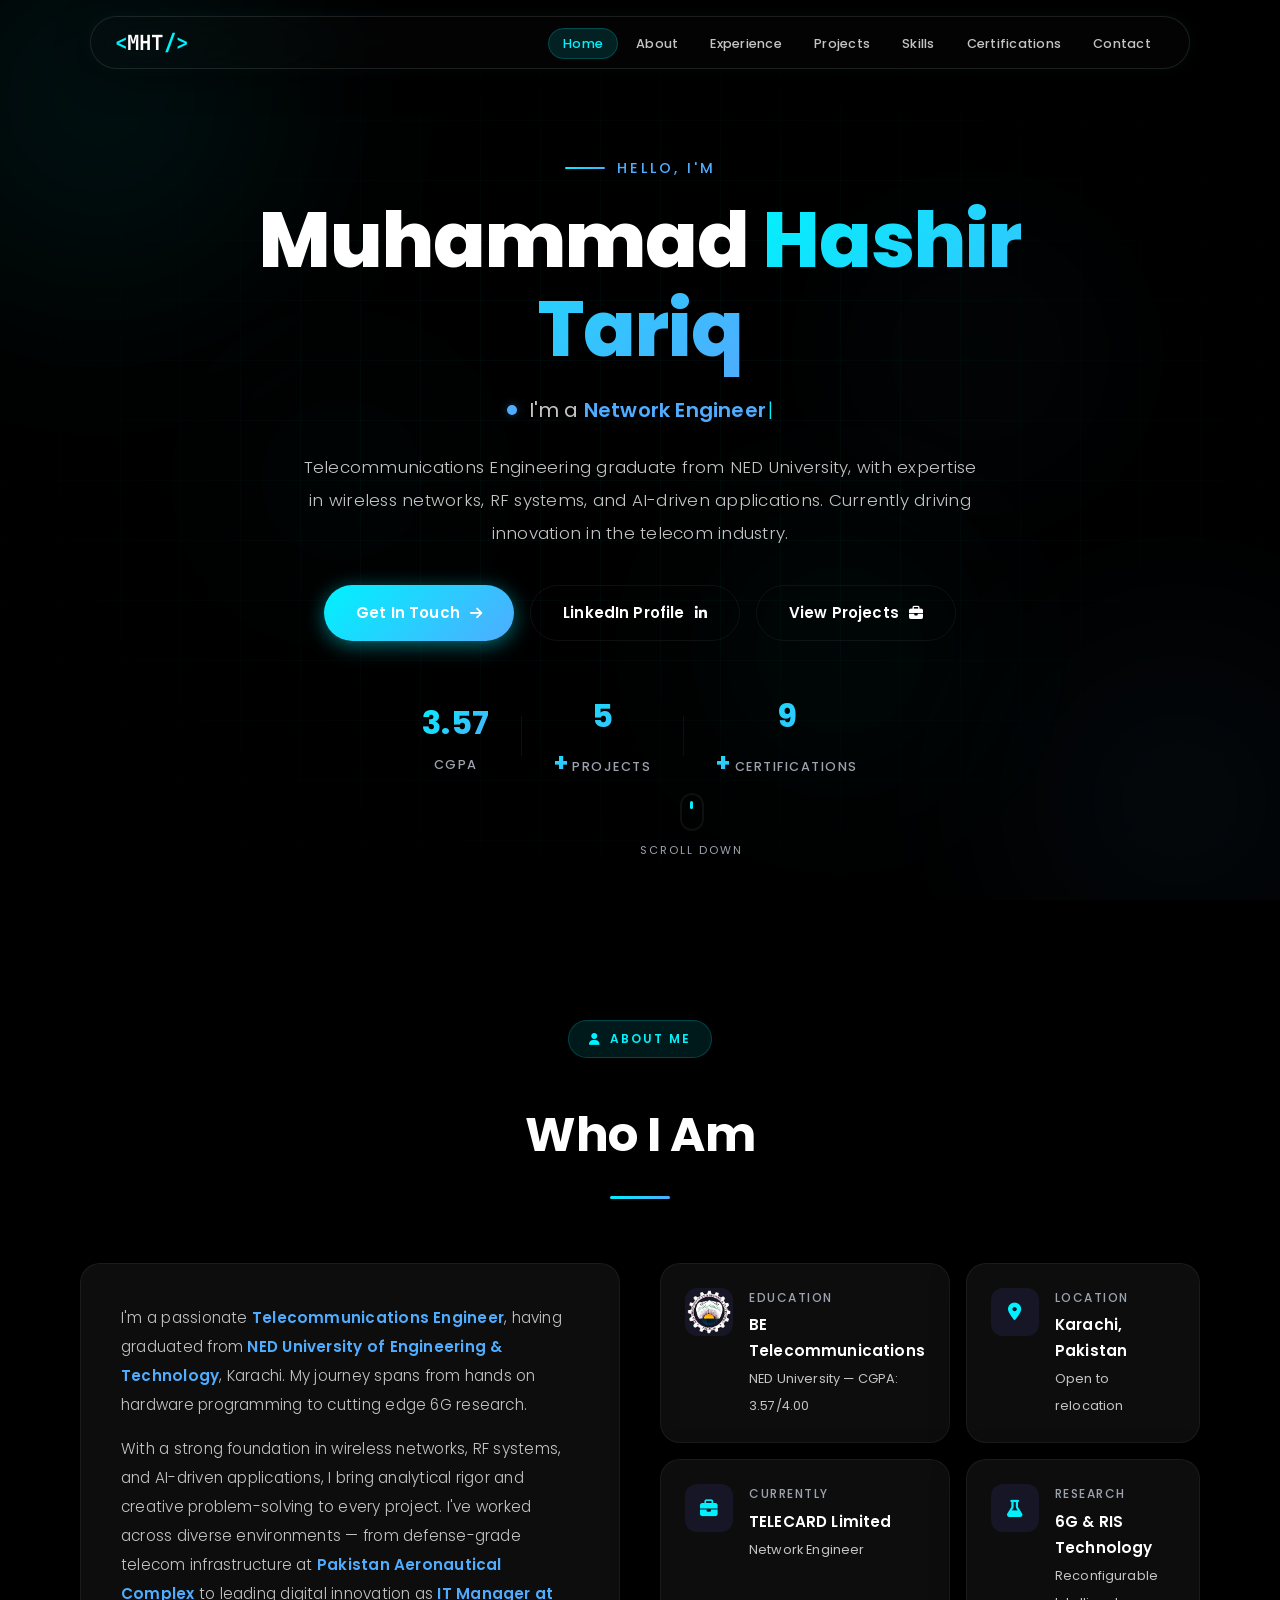
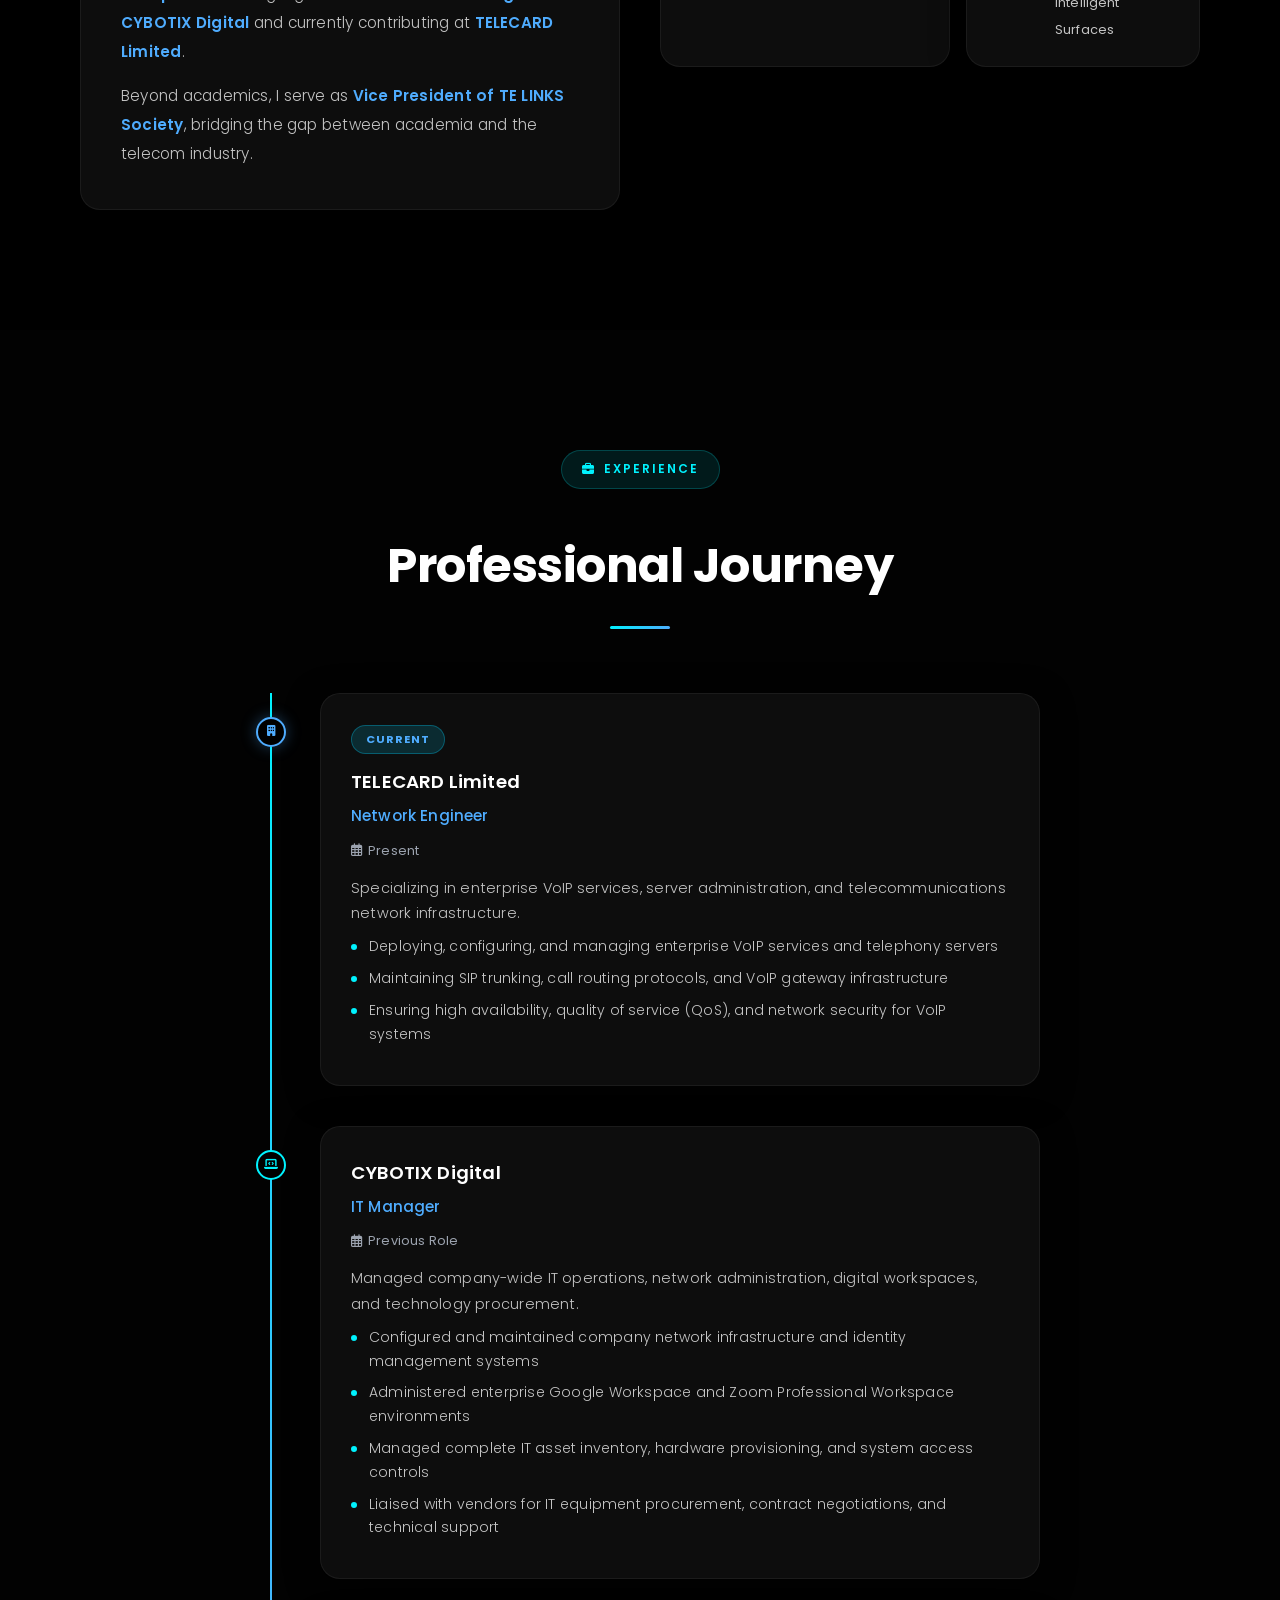
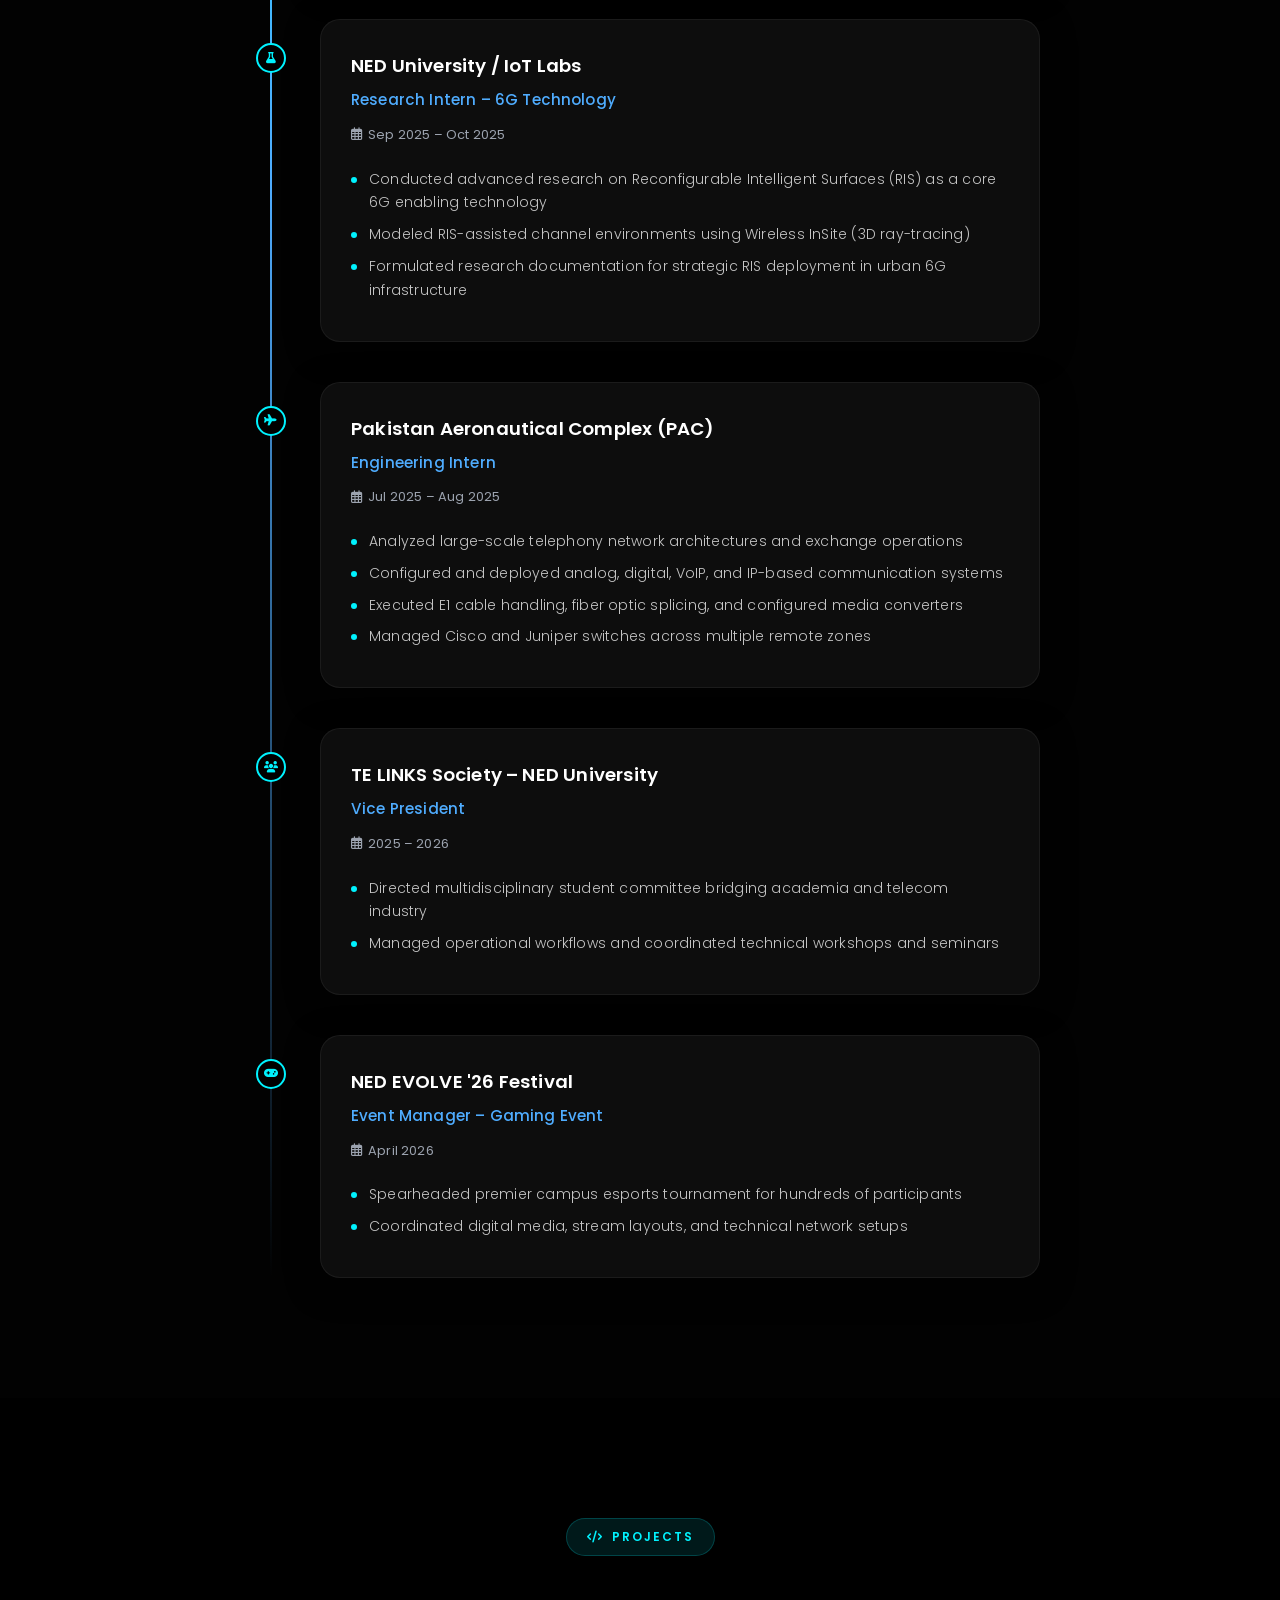
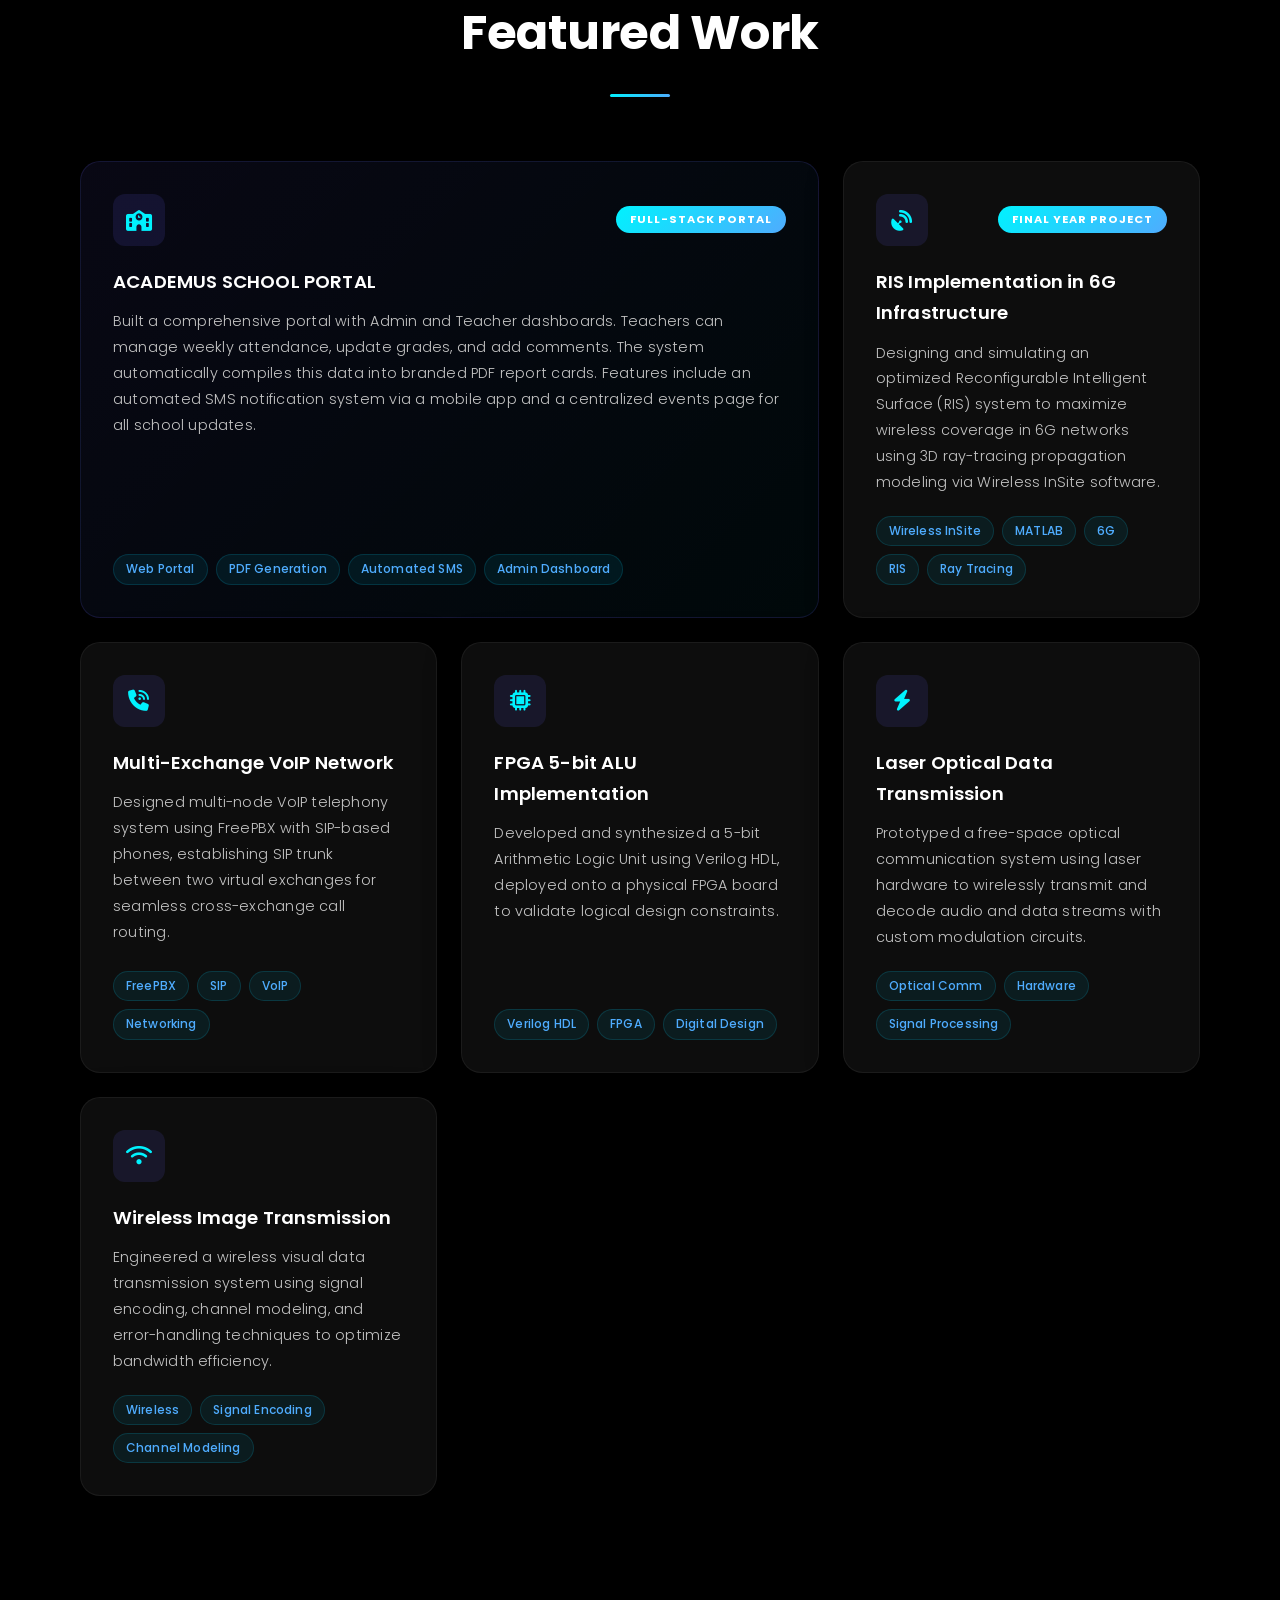
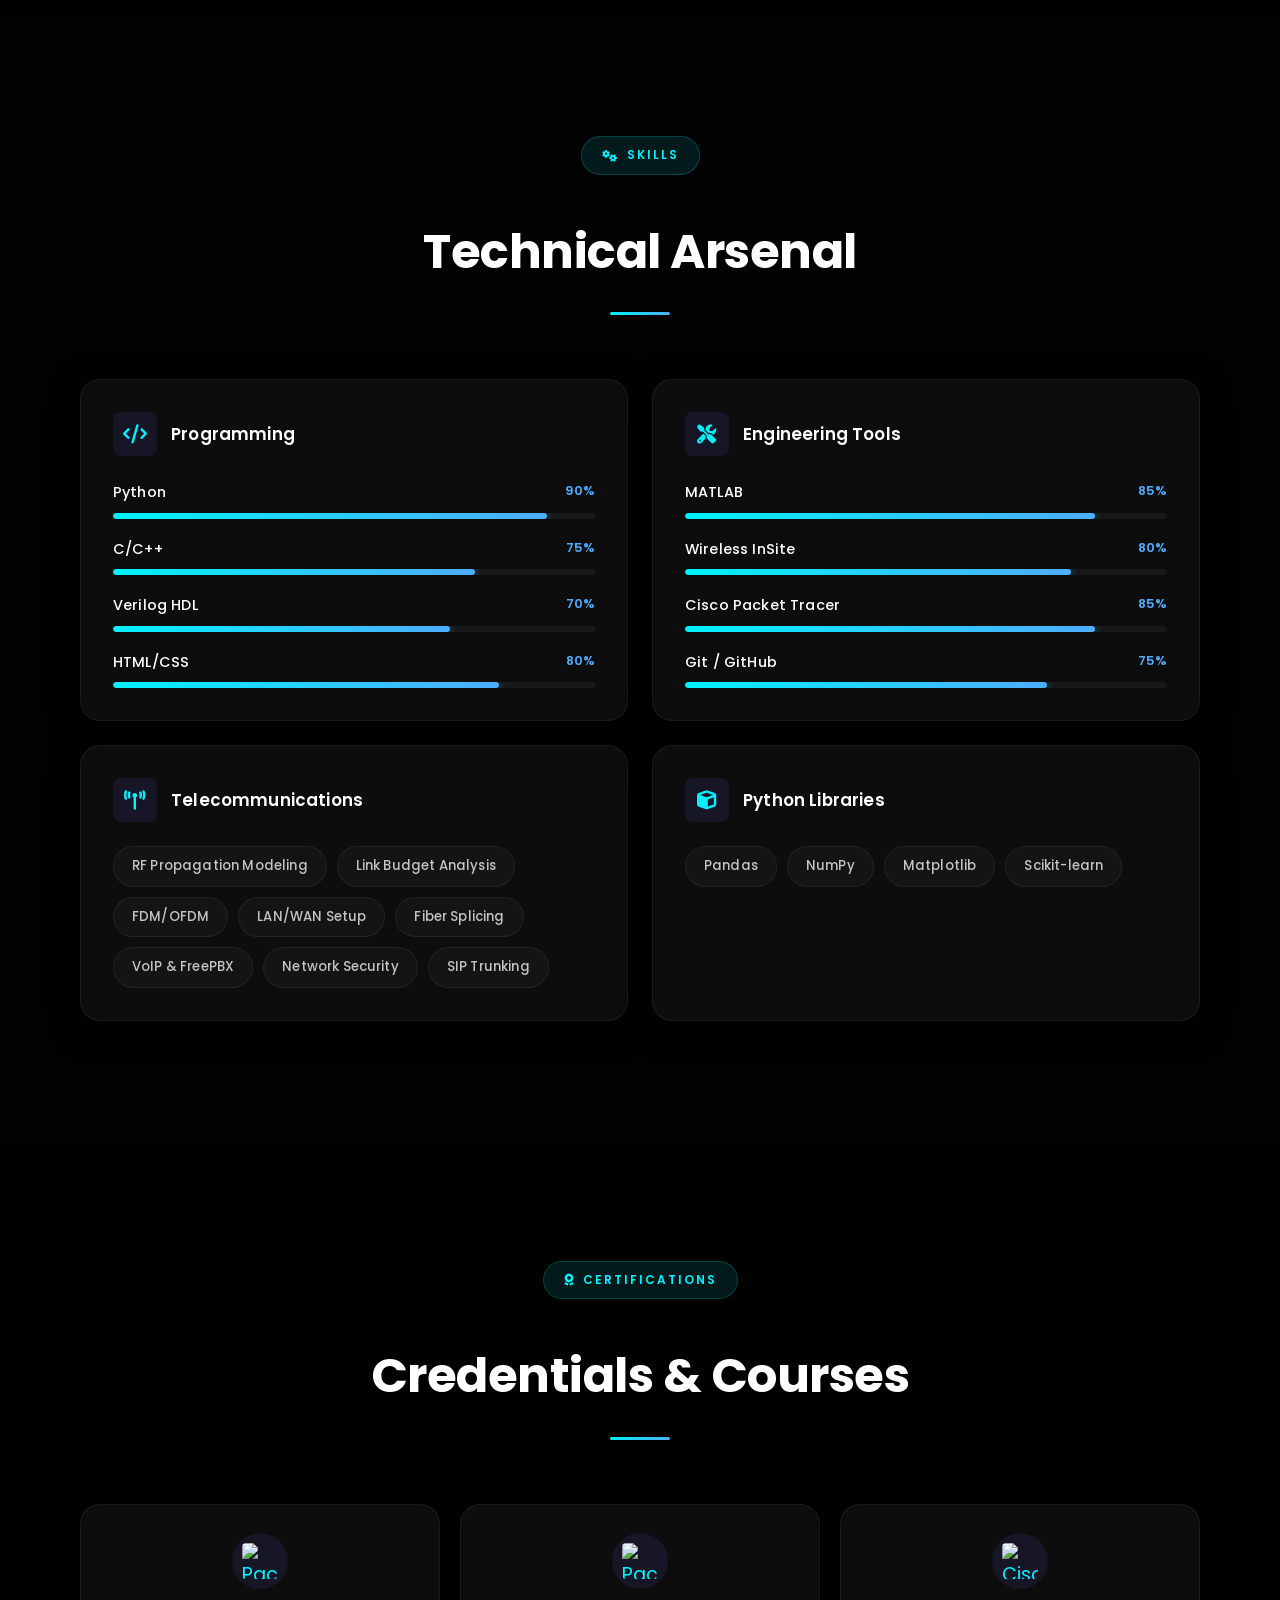
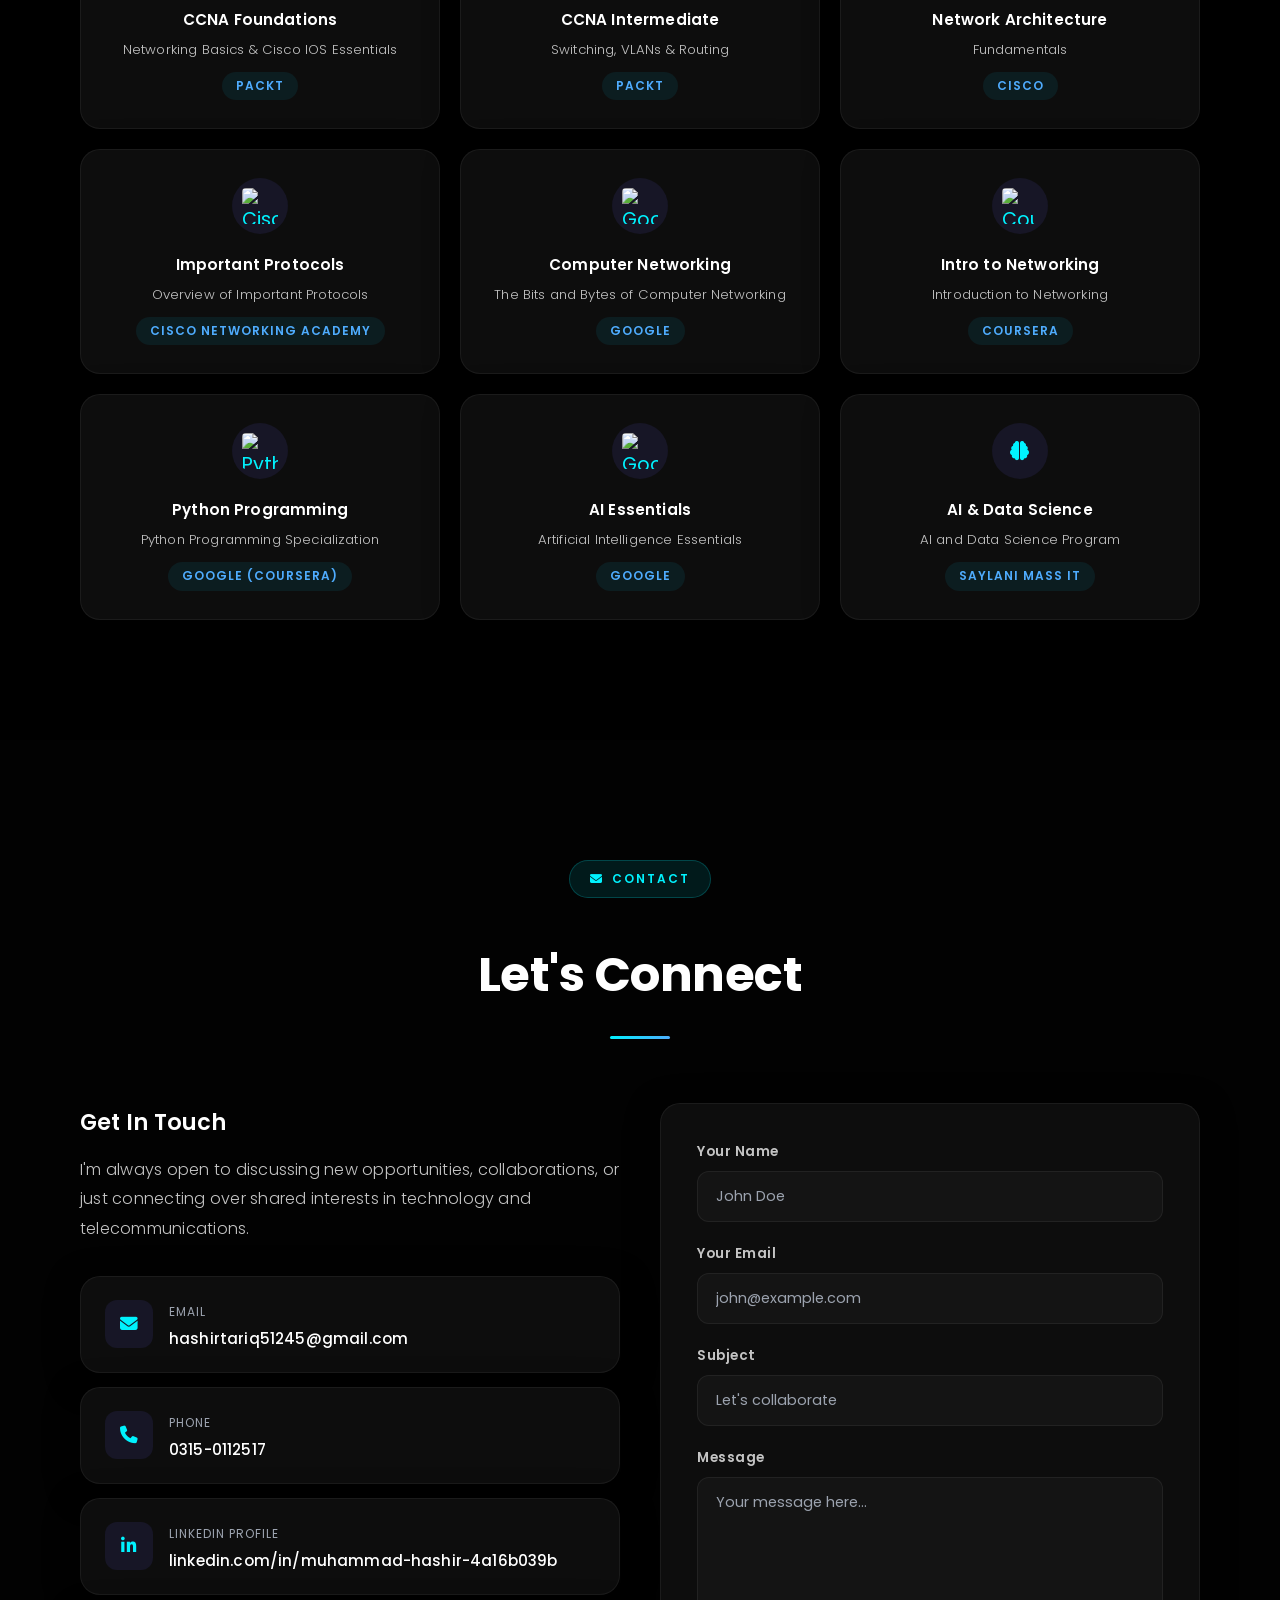
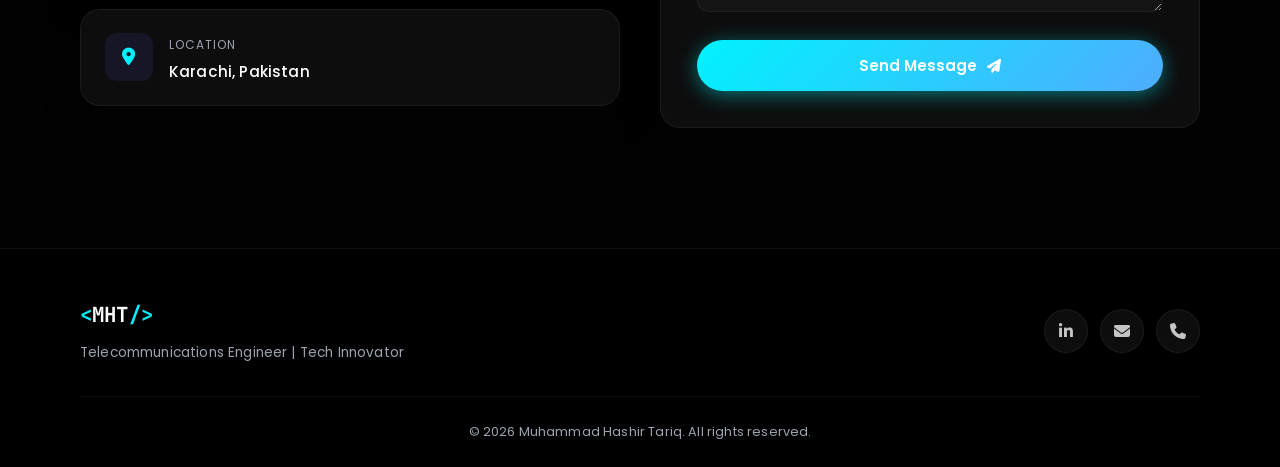
==== commit e65f2206: "FIRST CHANGE" ====
--- a/index.html
+++ b/index.html
@@ -22,6 +22,7 @@
 <body>
     <!-- Animated Background -->
     <div class="bg-animation">
+        <canvas id="matrix-canvas" style="position: absolute; top: 0; left: 0; width: 100%; height: 100%; z-index: 1; opacity: 0.12; pointer-events: none;"></canvas>
         <div class="orb orb-1"></div>
         <div class="orb orb-2"></div>
         <div class="orb orb-3"></div>
@@ -32,6 +33,8 @@
 
     <!-- Cursor Glow -->
     <div class="cursor-glow" id="cursorGlow"></div>
+
+
 
     <!-- Navigation -->
     <nav class="navbar" id="navbar">
@@ -684,4 +687,4 @@
     <script src="script.js"></script>
 </body>
 
-</html>+</html>
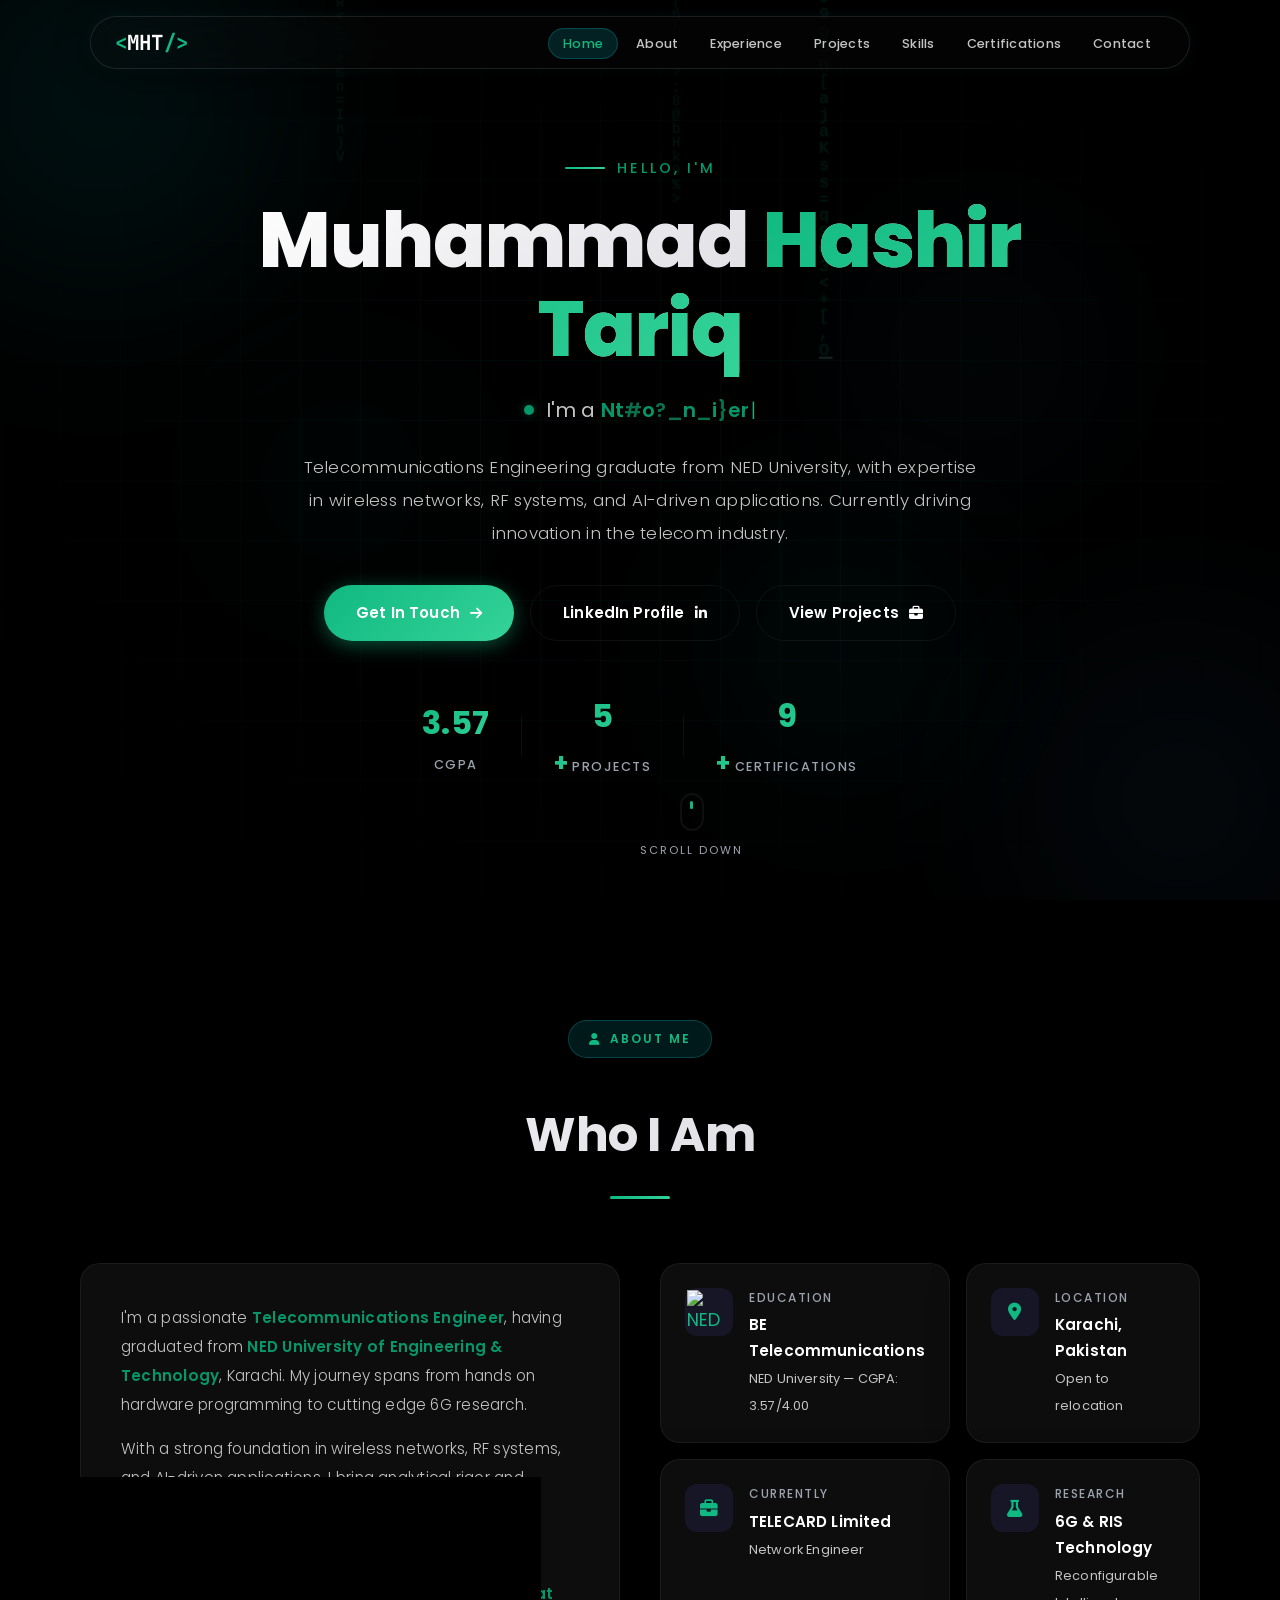
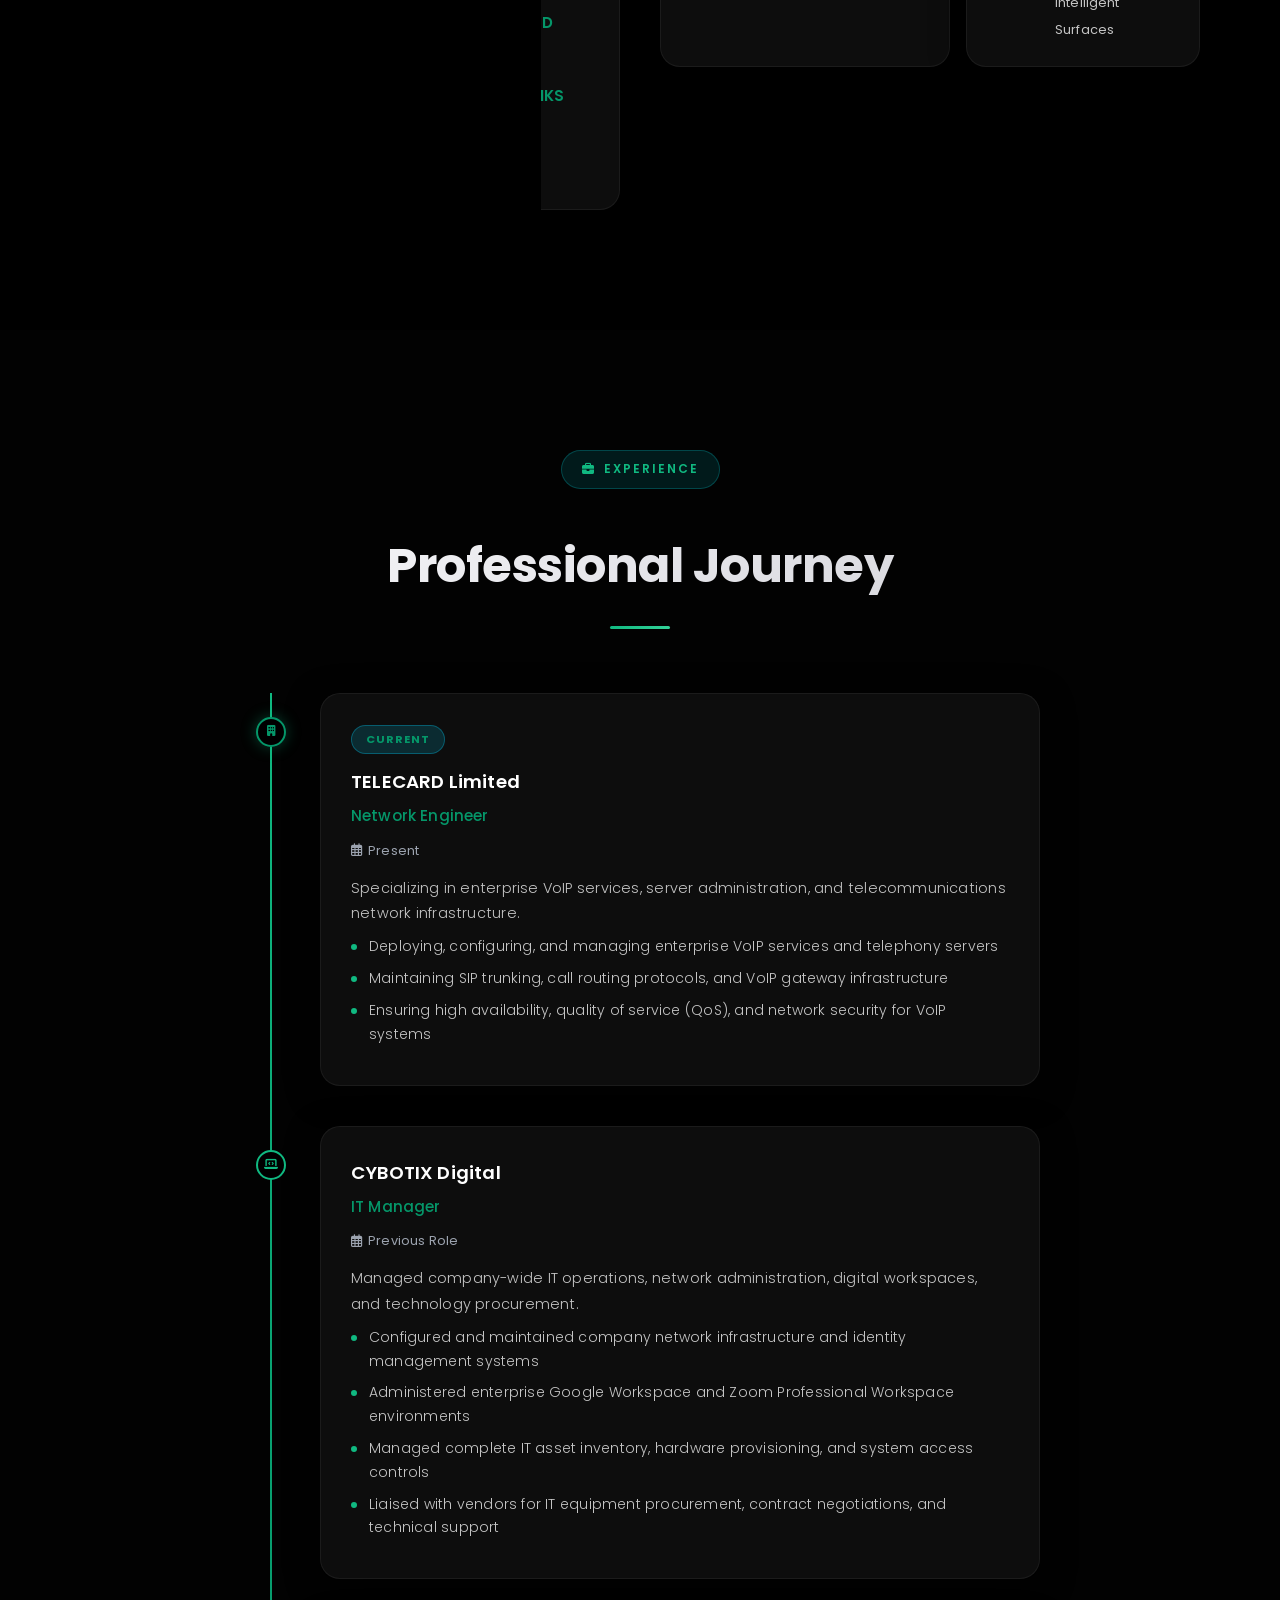
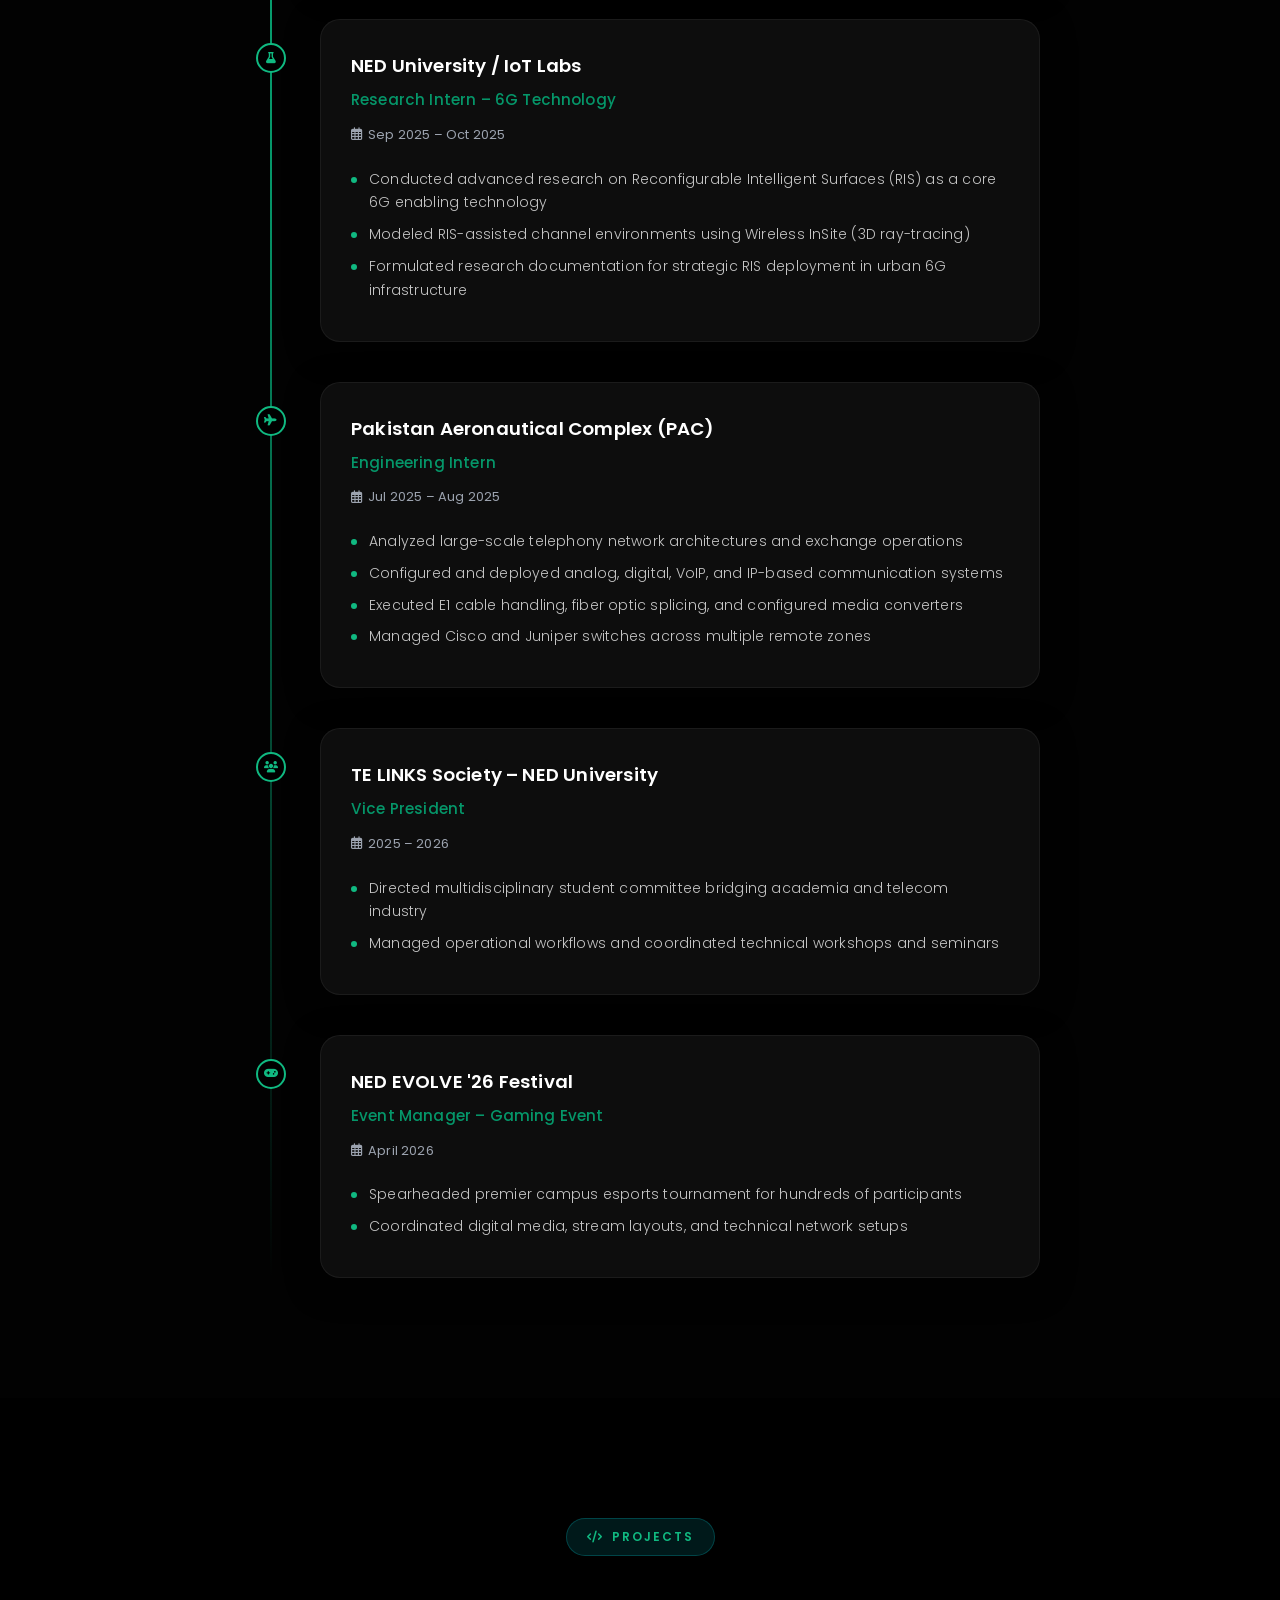
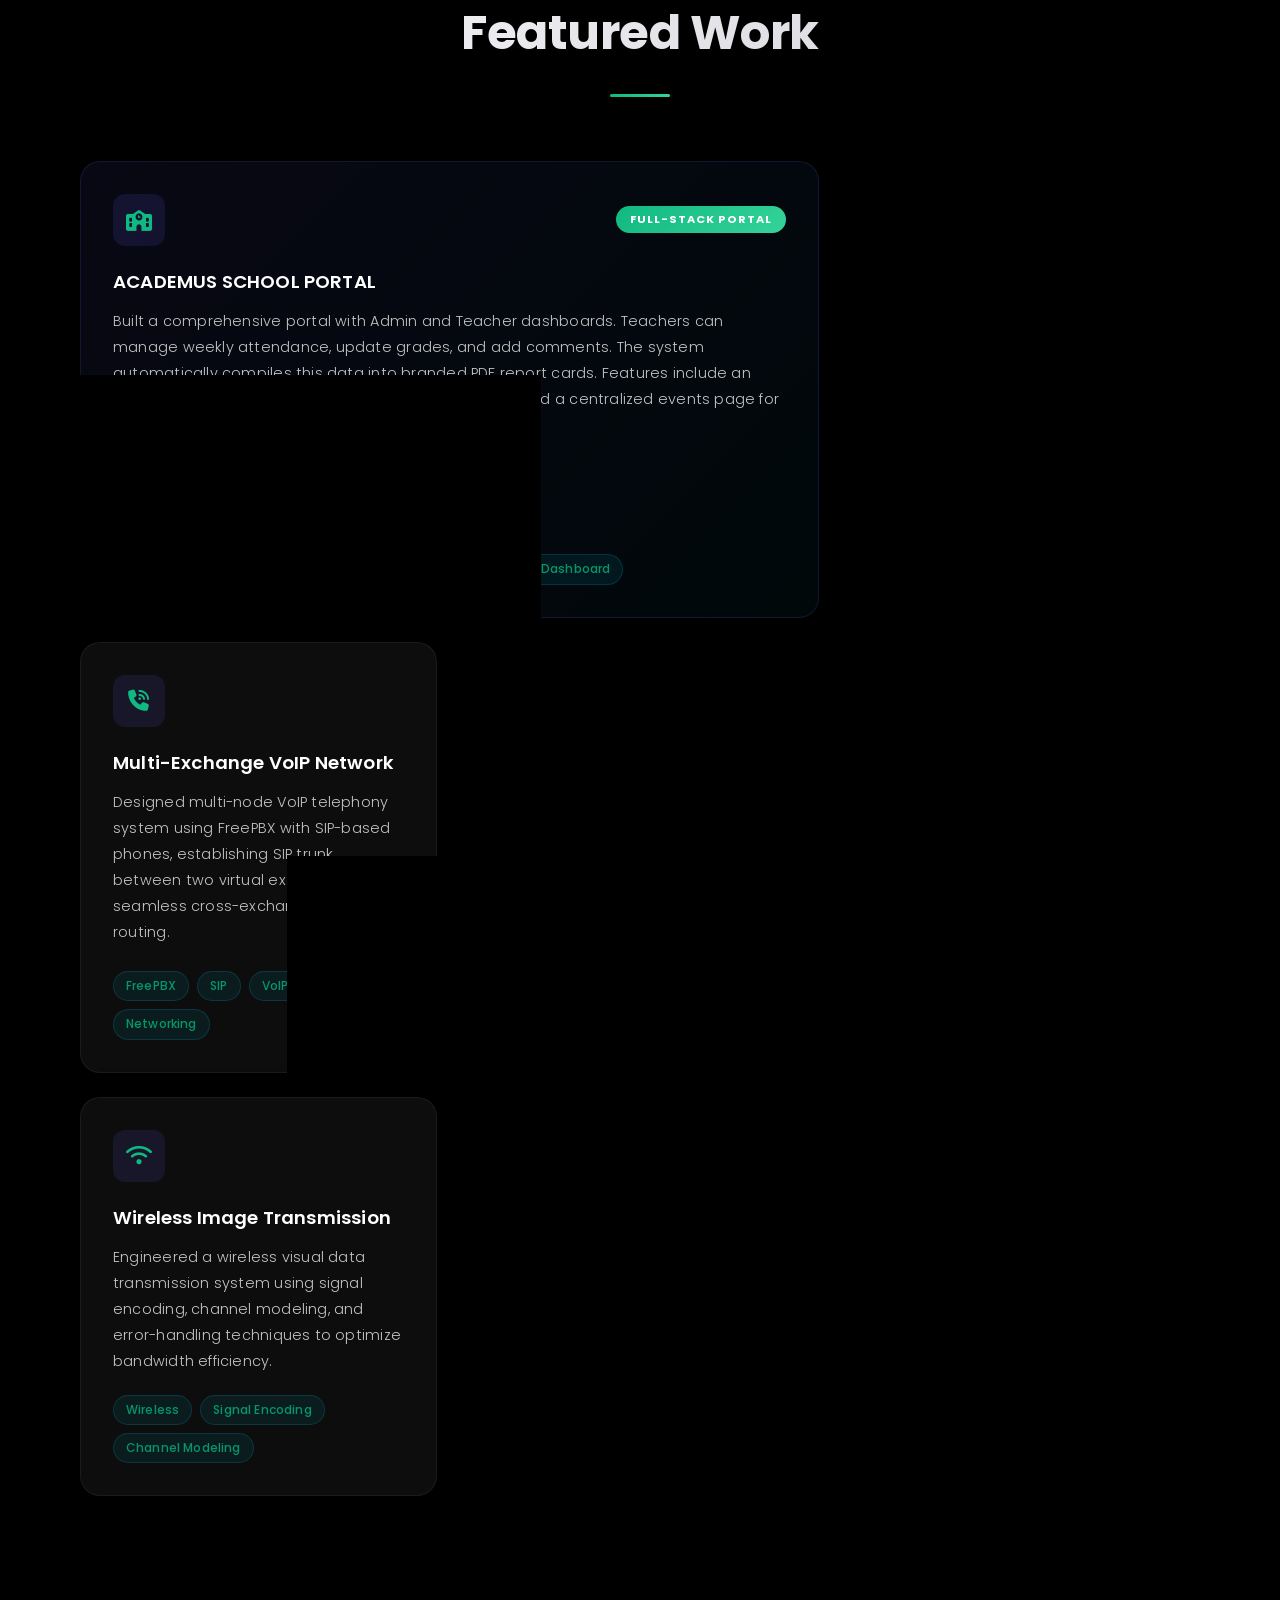
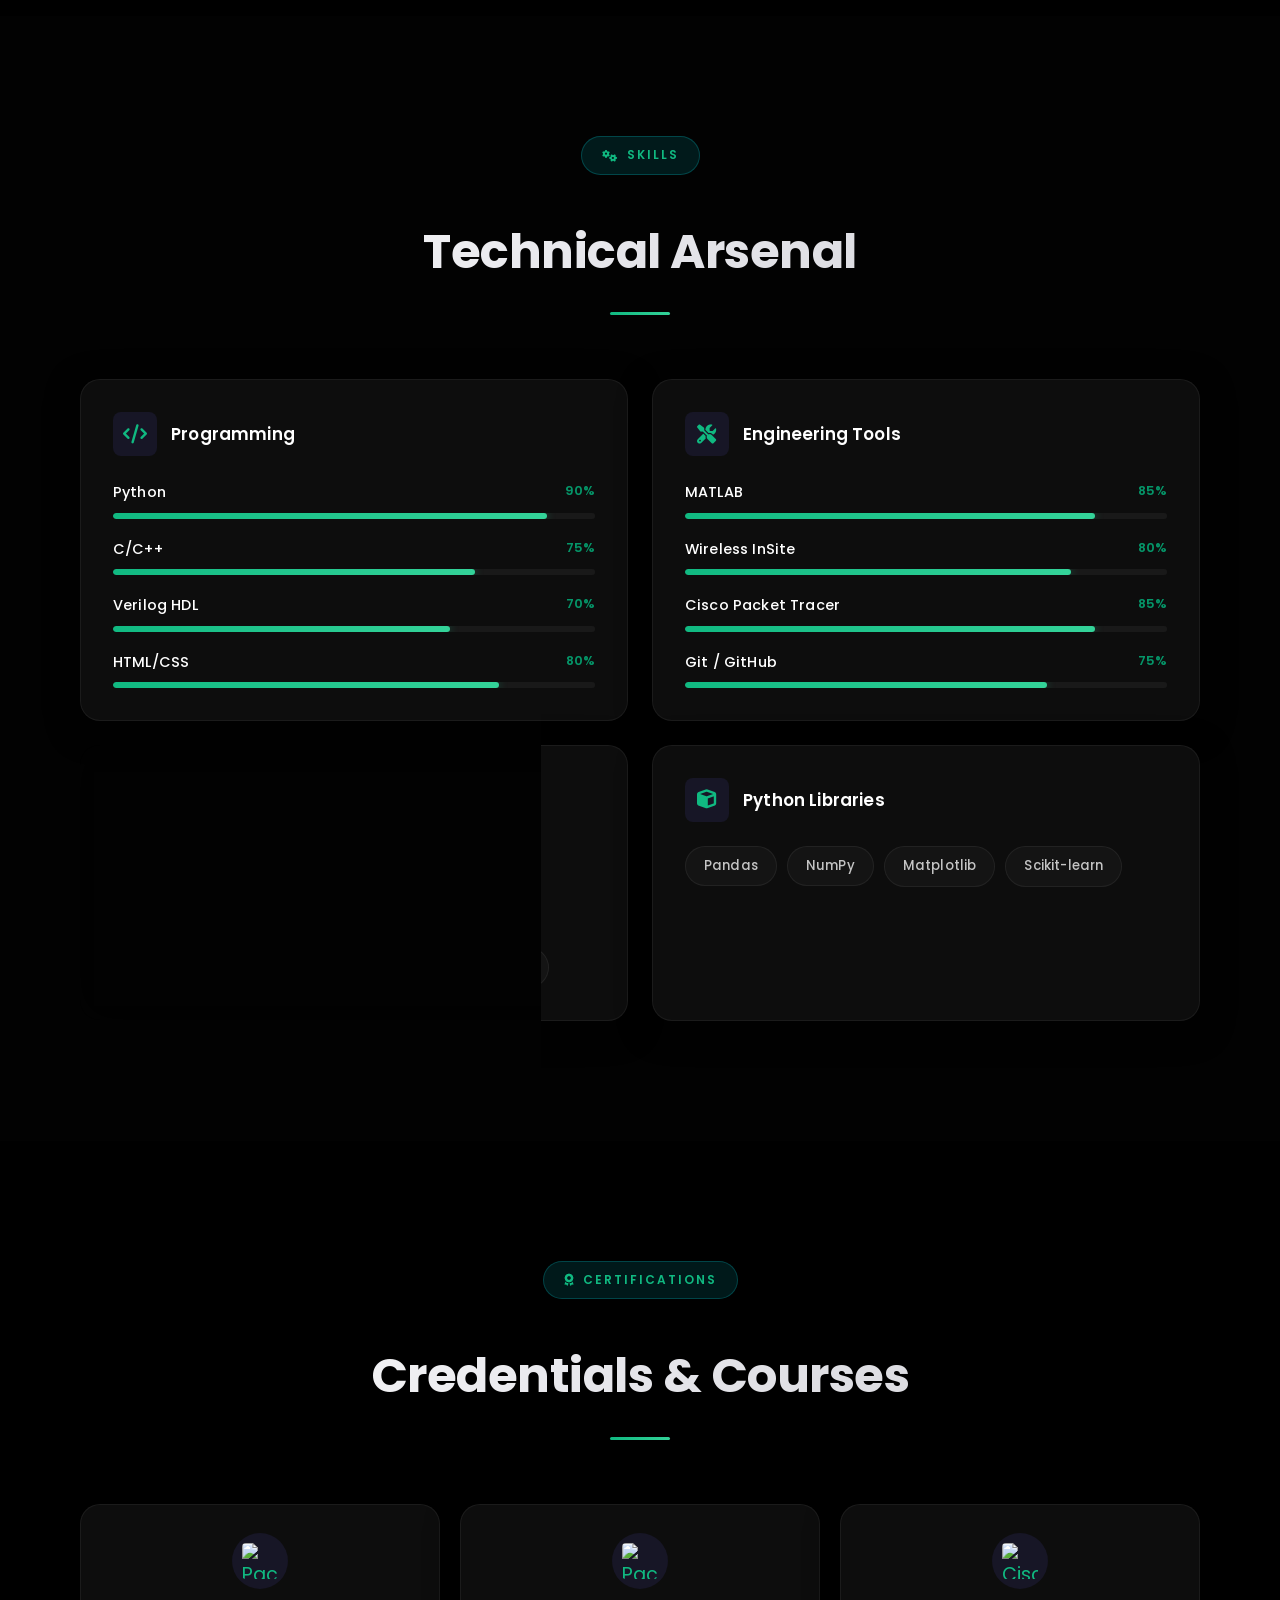
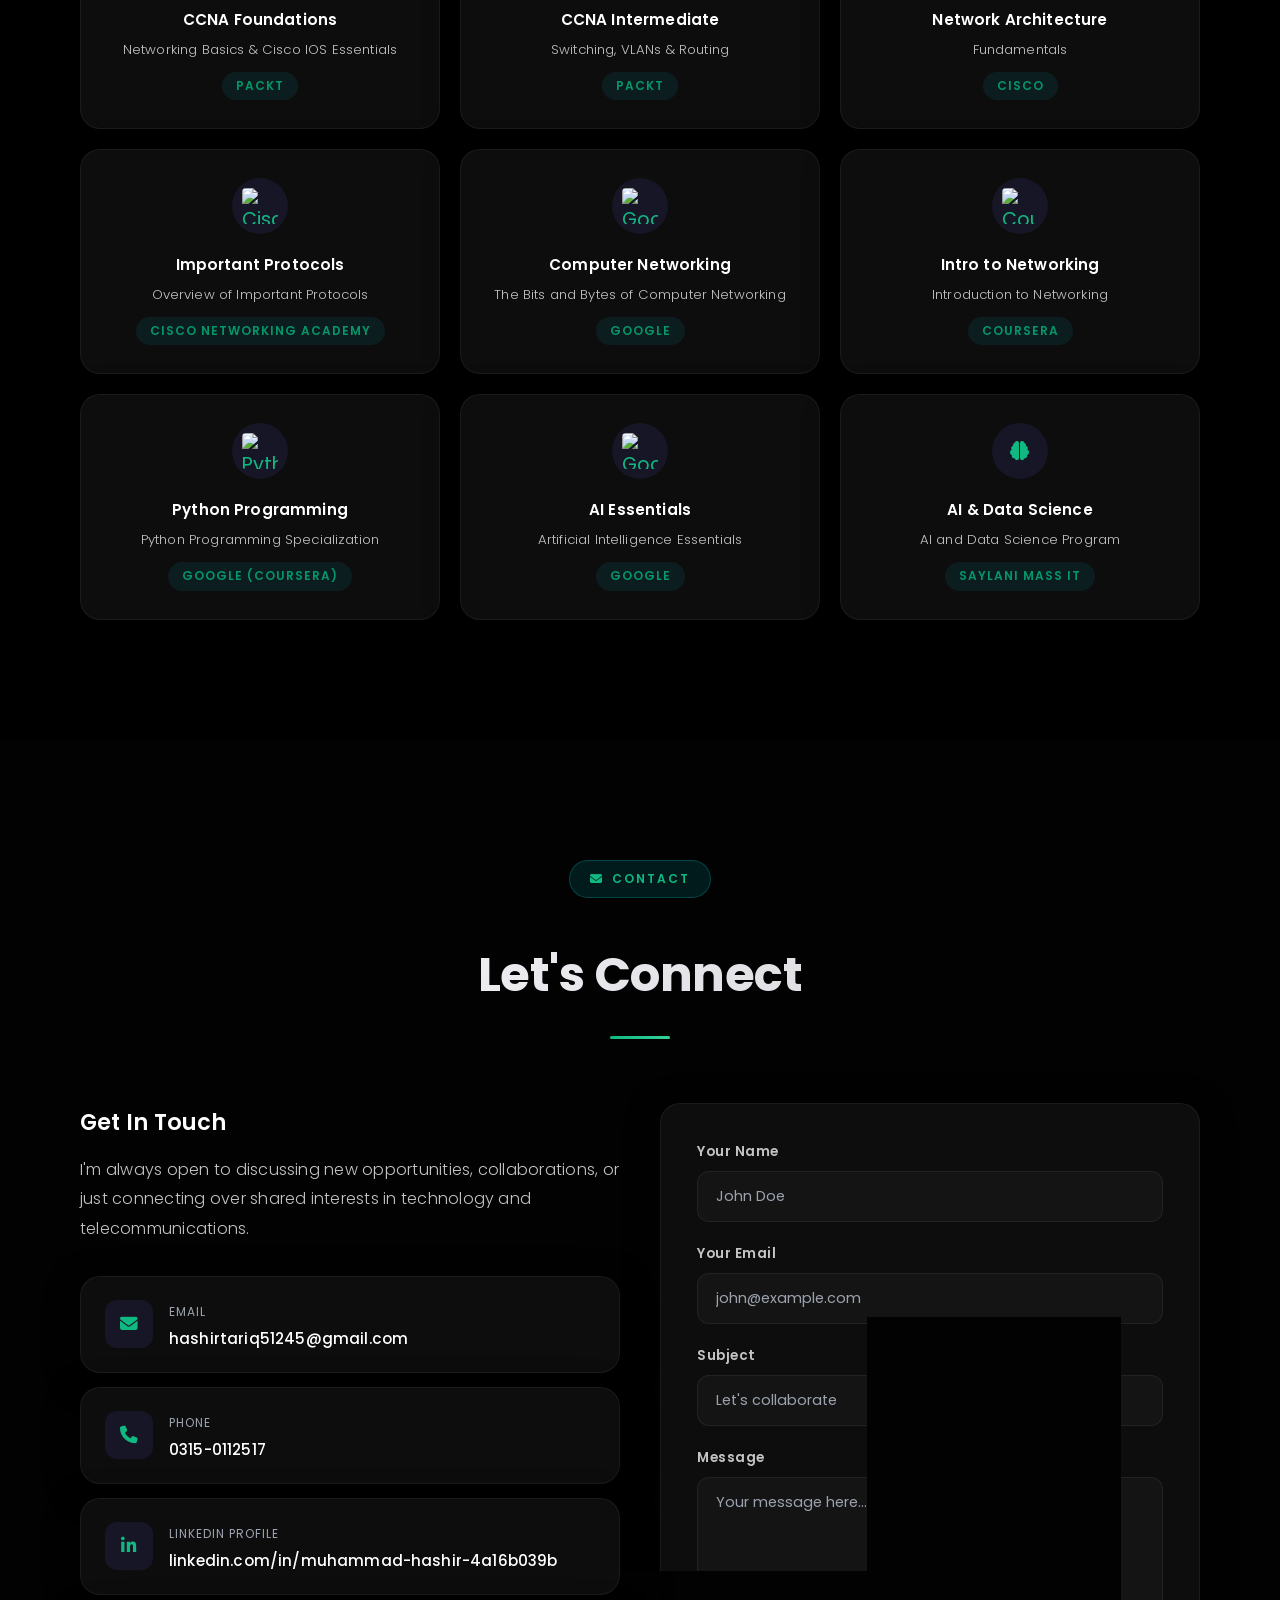
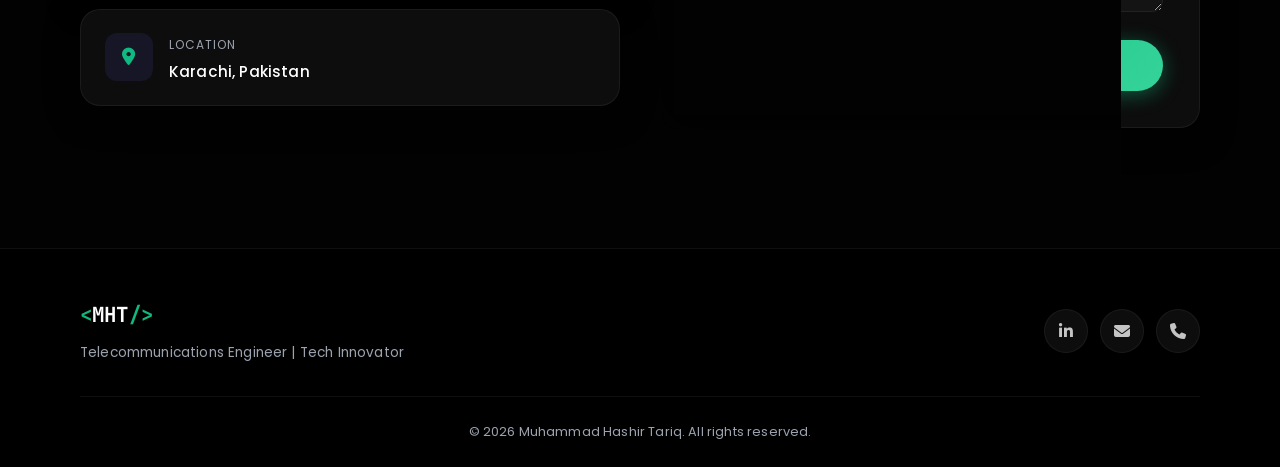
==== commit 2a0932f0: "Add files via upload" ====
--- a/index.html
+++ b/index.html
@@ -687,4 +687,4 @@
     <script src="script.js"></script>
 </body>
 
-</html>
+</html>
--- a/styles.css
+++ b/styles.css
@@ -11,25 +11,25 @@
     --bg-tertiary: #0d0d0d;
     --bg-elevated: #121212;
 
-    /* Accent Colors (Electric Cyan & Violet Glow) */
-    --accent-primary: #00f2fe;
-    --accent-secondary: #4facfe;
-    --accent-gradient: linear-gradient(135deg, #00f2fe 0%, #4facfe 100%);
-    --accent-gradient-hover: linear-gradient(135deg, #00c6ff 0%, #0072ff 100%);
-    --accent-glow: rgba(0, 242, 254, 0.45);
-    --accent-cyan-glow: rgba(79, 172, 254, 0.35);
+    /* Accent Colors (DevOps Terminal Green) */
+    --accent-primary: #10B981;
+    --accent-secondary: #059669;
+    --accent-gradient: linear-gradient(135deg, #10B981 0%, #34D399 100%);
+    --accent-gradient-hover: linear-gradient(135deg, #059669 0%, #10B981 100%);
+    --accent-glow: rgba(16, 185, 129, 0.45);
+    --accent-cyan-glow: rgba(16, 185, 129, 0.35);
 
     /* Text */
     --text-primary: #ffffff;
     --text-secondary: #c4c4c4;
     --text-tertiary: #9ca3af;
-    --text-accent: #00f2fe;
+    --text-accent: #10B981;
 
     /* Glass & Card Borders */
     --glass-bg: #0d0d0d;
     --glass-bg-hover: #121212;
     --glass-border: rgba(255, 255, 255, 0.06);
-    --glass-border-hover: rgba(0, 242, 254, 0.4);
+    --glass-border-hover: rgba(16, 185, 129, 0.4);
     --glass-shadow: 0 8px 32px rgba(0, 0, 0, 0.7);
     --glass-blur: blur(20px);
 
@@ -203,6 +203,19 @@
     opacity: 1;
 }
 
+/* ---------- Scroll Progress Bar ---------- */
+#scroll-progress {
+    position: fixed;
+    top: 0;
+    left: 0;
+    height: 3px;
+    background: var(--accent-primary);
+    box-shadow: 0 0 10px var(--accent-primary);
+    z-index: 9999;
+    width: 0%;
+    transition: width 0.1s ease-out;
+}
+
 /* ---------- Glass Card ---------- */
 .glass-card {
     background: var(--glass-bg);
@@ -222,6 +235,8 @@
 }
 
 /* ---------- Navigation (Ultra-Thin Floating Glassmorphism Pill) ---------- */
+
+
 .navbar {
     position: fixed;
     top: 16px;
@@ -447,6 +462,10 @@
     letter-spacing: -1px;
     font-family: 'Poppins', sans-serif;
     text-align: center;
+    background: linear-gradient(135deg, #ffffff 0%, #e5e5ea 50%, #d2d2d7 100%);
+    -webkit-background-clip: text;
+    -webkit-text-fill-color: transparent;
+    background-clip: text;
 }
 
 .name-highlight {
@@ -744,6 +763,10 @@
     margin-top: 16px;
     letter-spacing: -0.5px;
     font-family: 'Poppins', sans-serif;
+    background: linear-gradient(135deg, #ffffff 0%, #e5e5ea 50%, #d2d2d7 100%);
+    -webkit-background-clip: text;
+    -webkit-text-fill-color: transparent;
+    background-clip: text;
 }
 
 .section-line {
